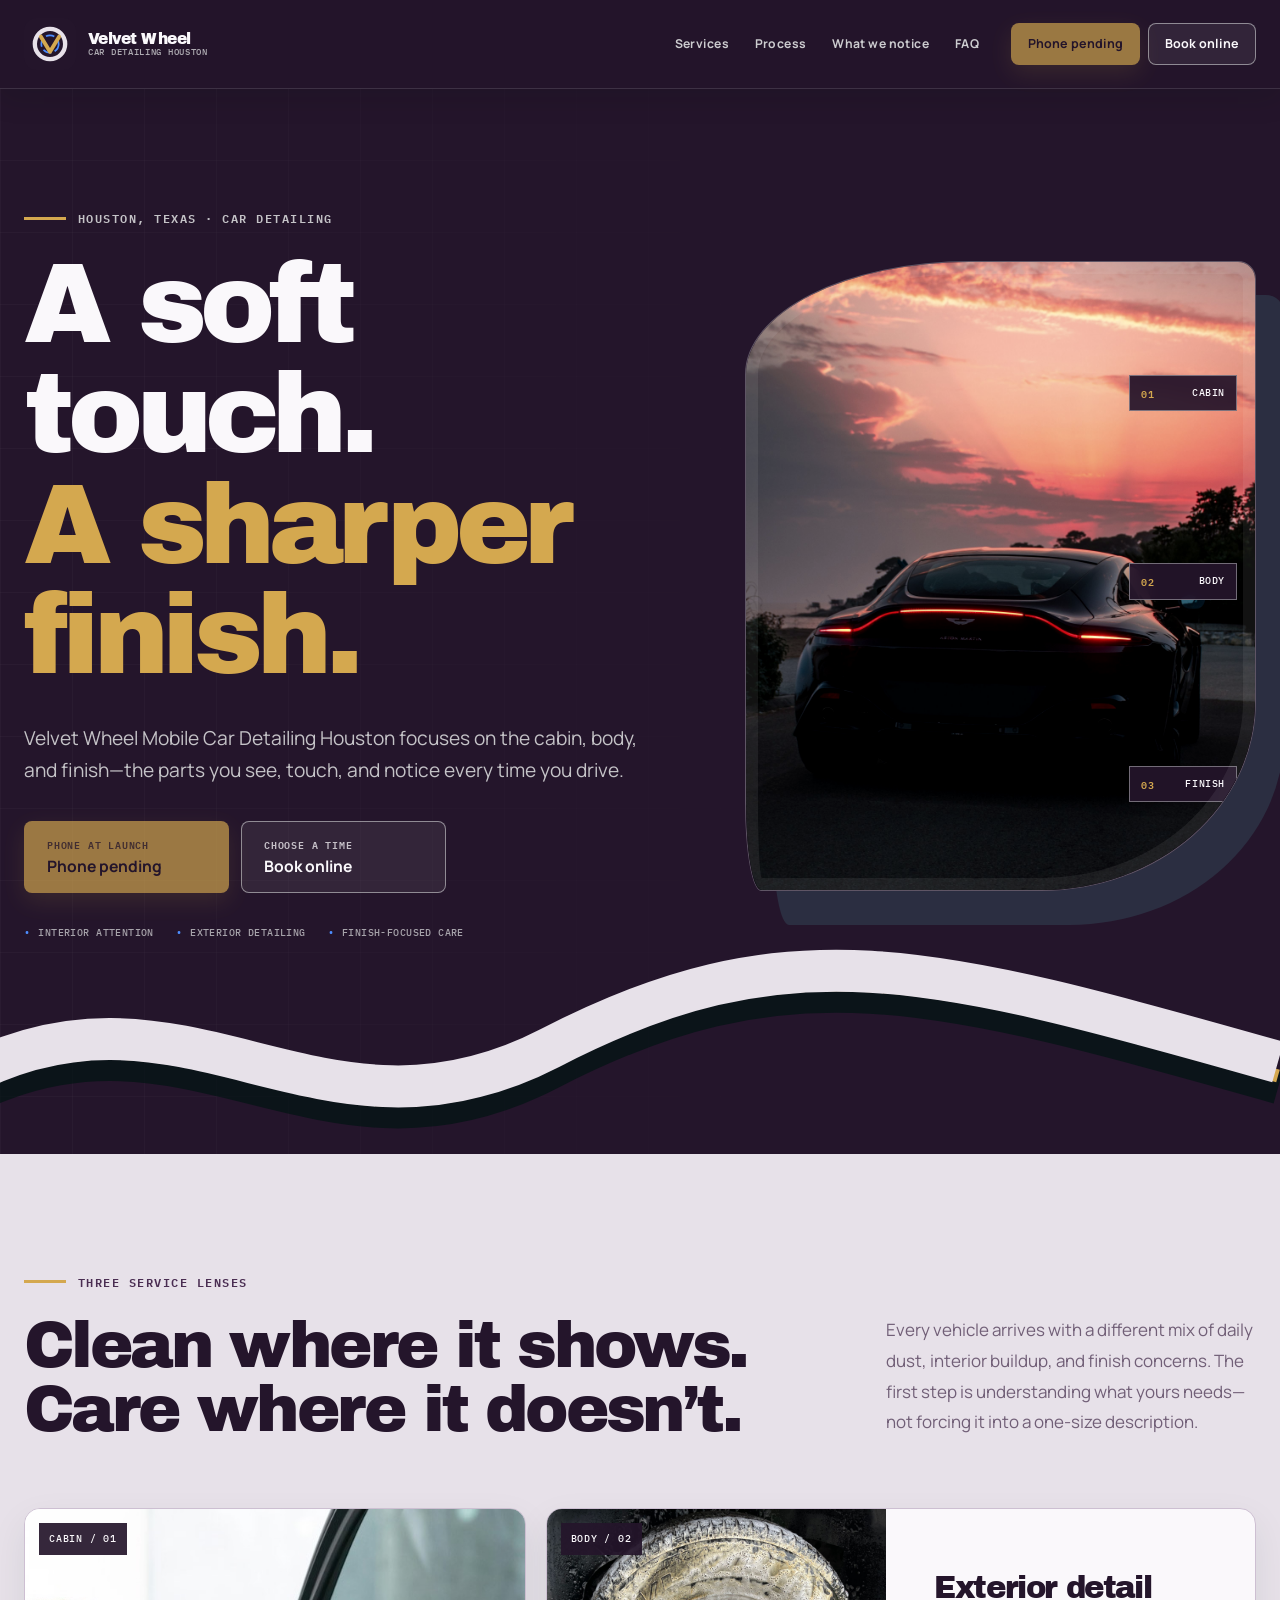
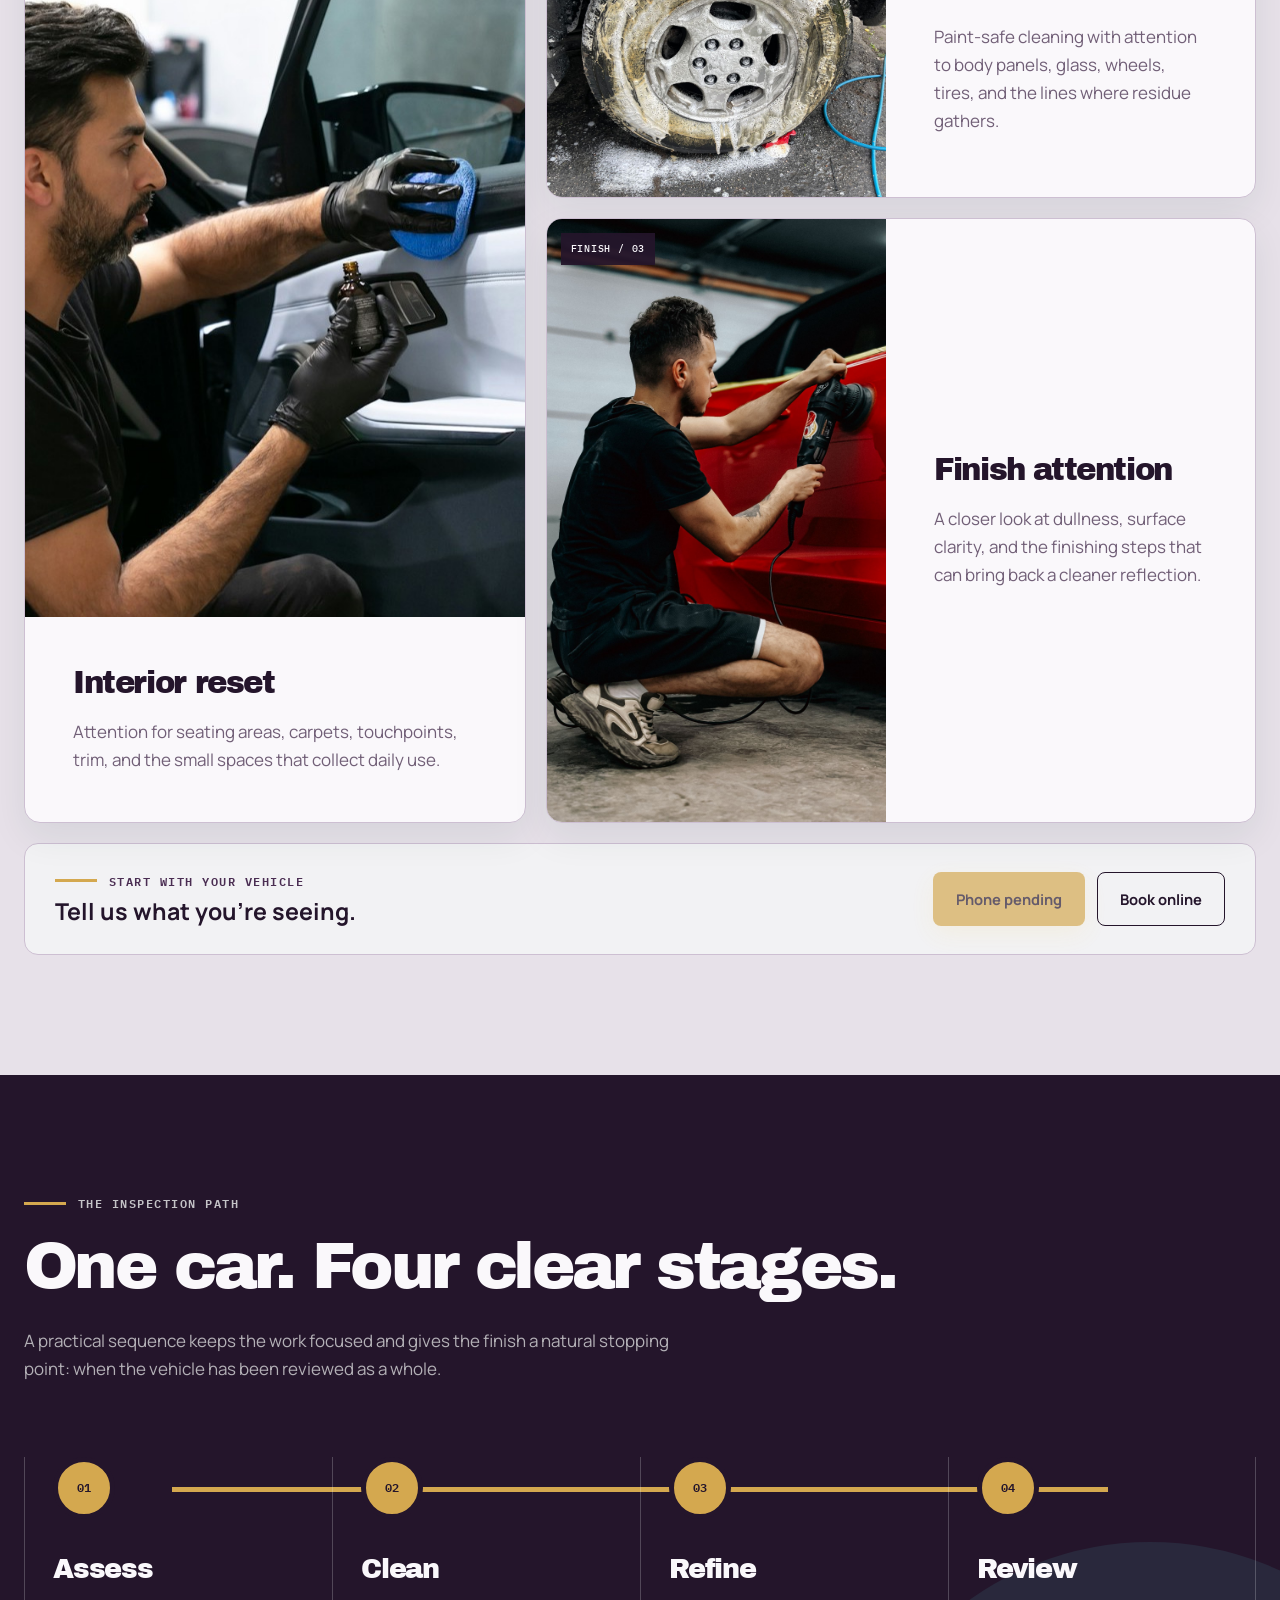
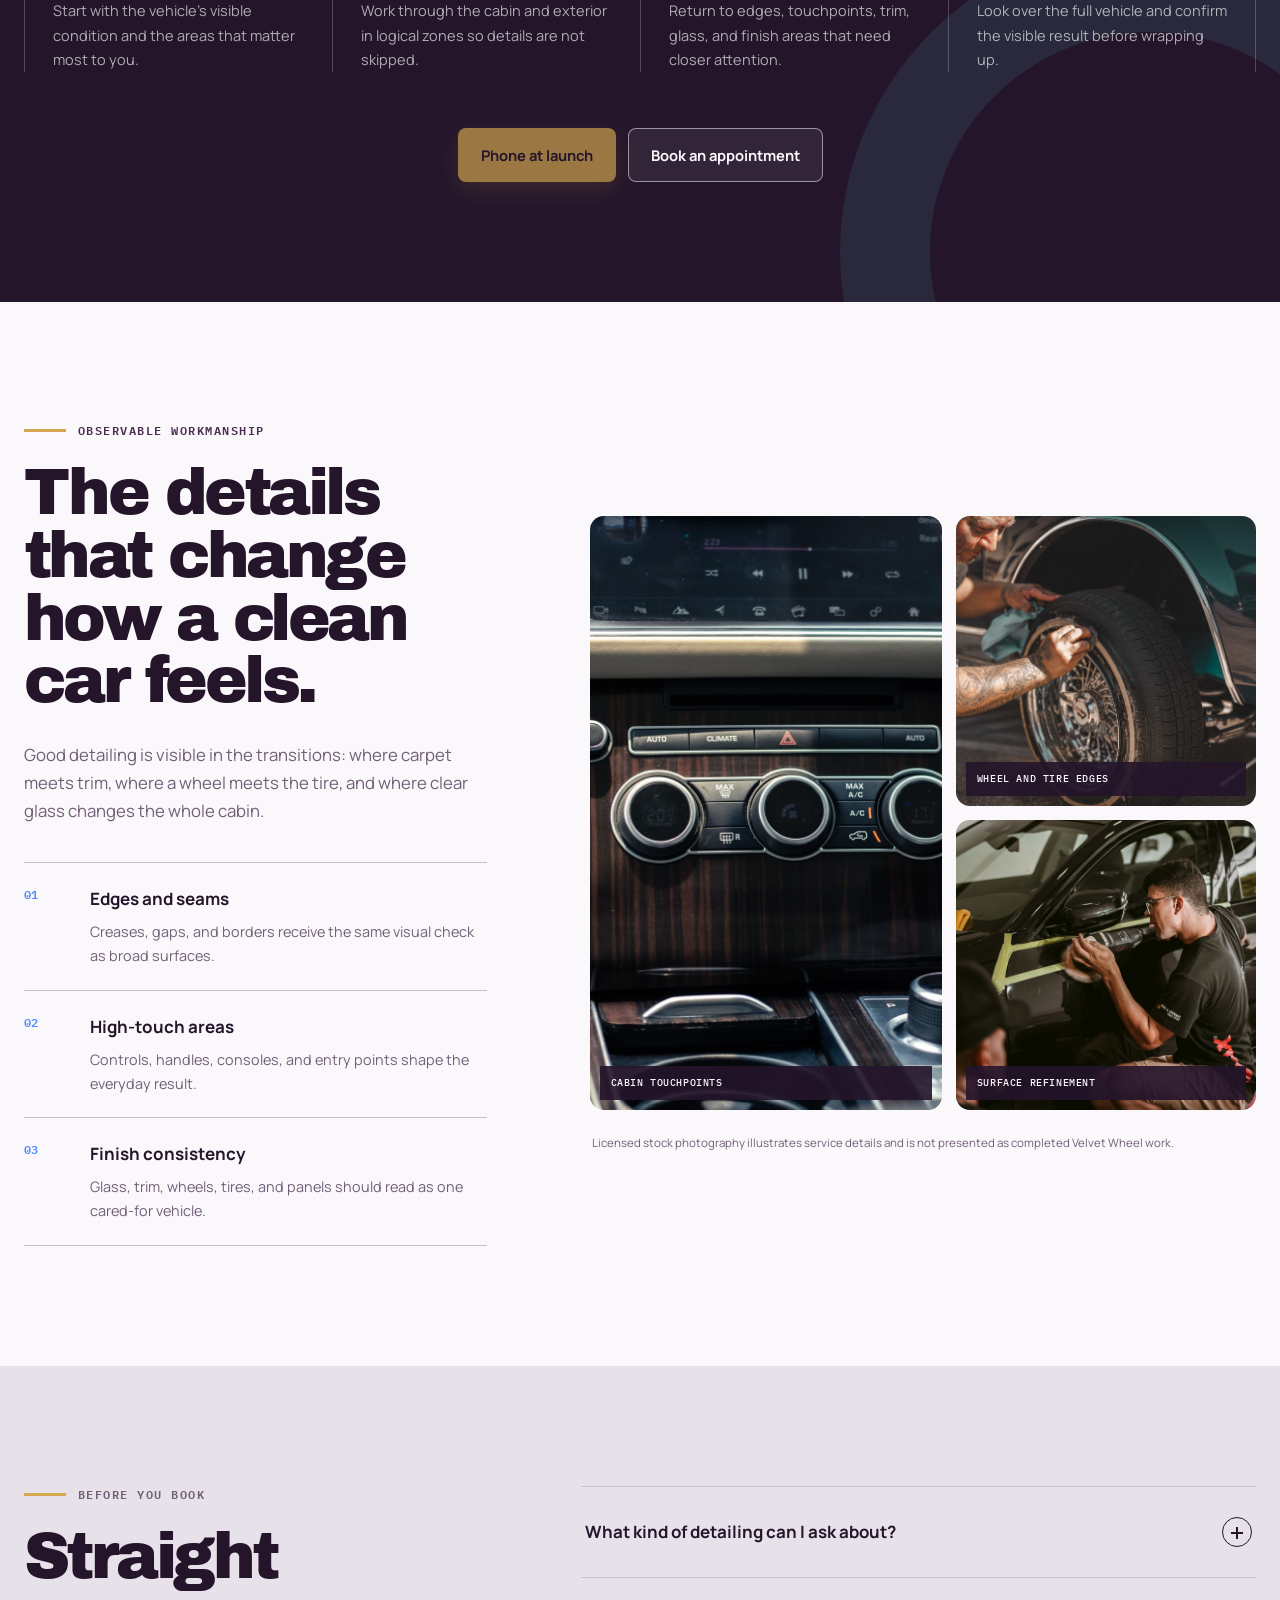
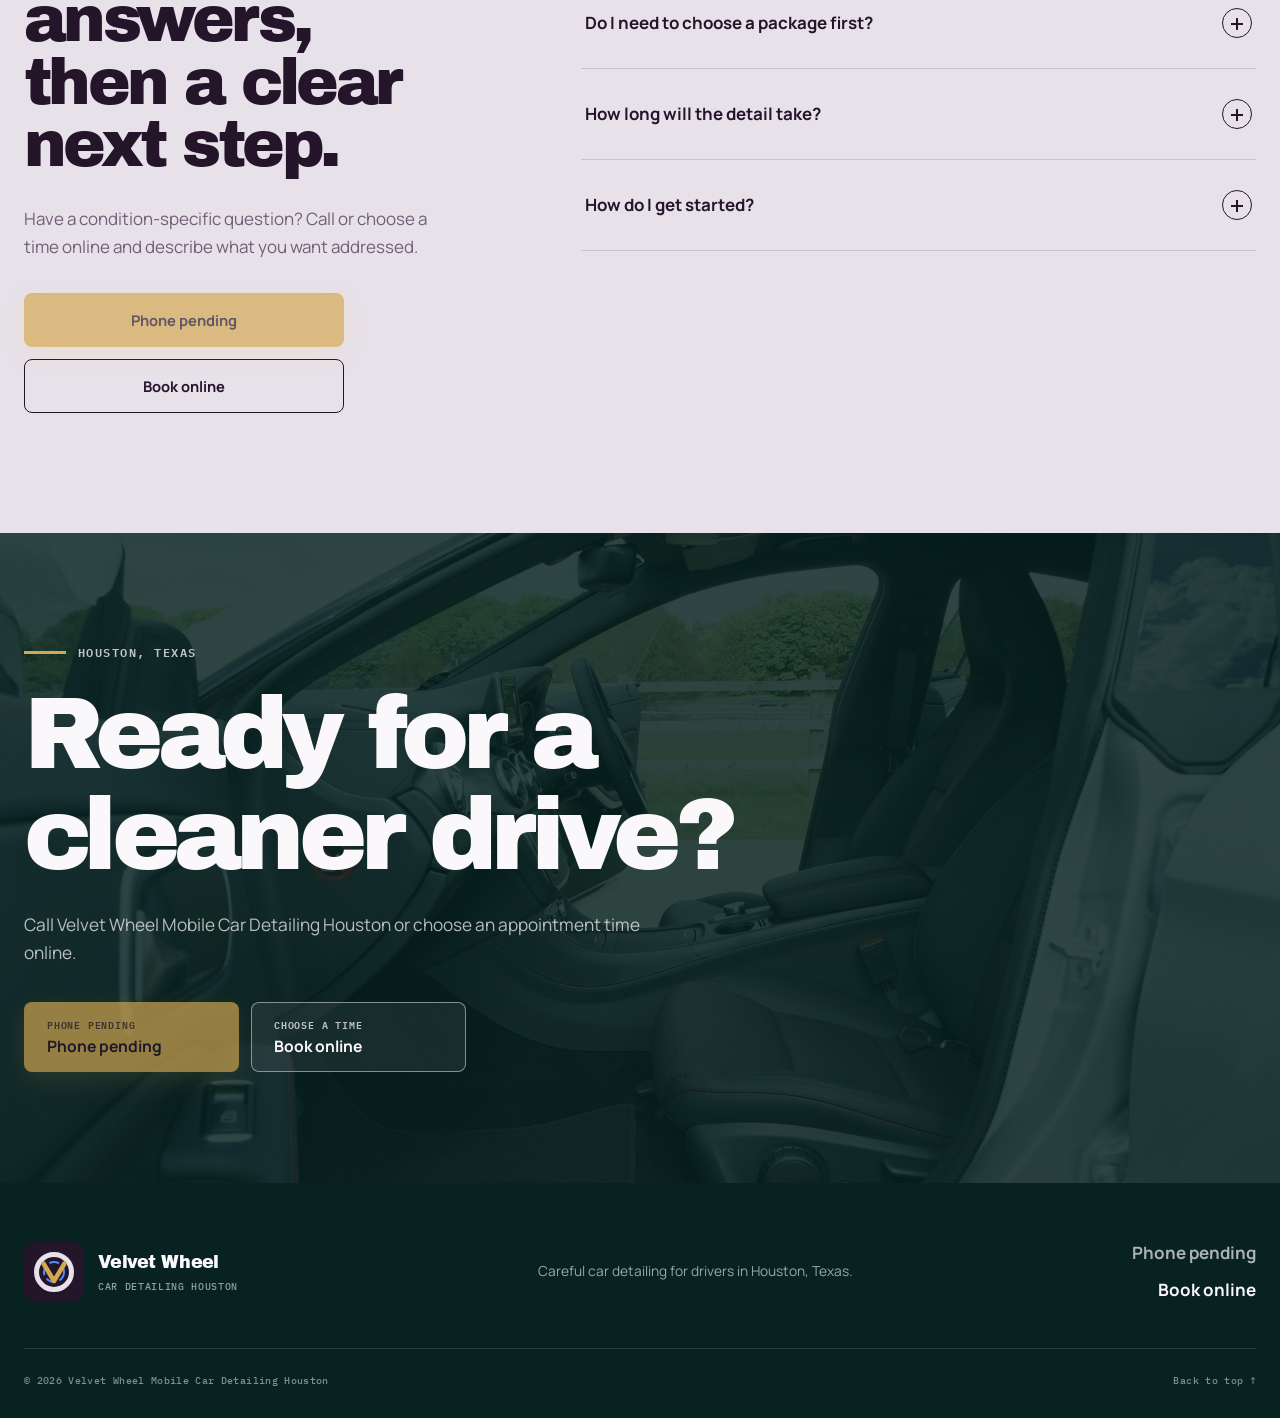
==== index.html @ f680523d "feat: launch Velvet Wheel Mobile Car Detailing Houston website" ====
<!doctype html>
<html lang="en">
  <head>
    <meta charset="utf-8">
    <meta name="viewport" content="width=device-width, initial-scale=1">
    <title>Velvet Wheel Mobile Car Detailing Houston | Call or Book</title>
    <meta name="description" content="Velvet Wheel Mobile Car Detailing Houston offers careful interior, exterior, and finish-focused car detailing in Houston, Texas. Call or book online.">
    <meta name="theme-color" content="#24152b">
    <meta name="robots" content="index,follow,max-image-preview:large">
    <link rel="canonical" href="https://velvetwheel.shop/">
    <link rel="icon" href="assets/favicon.svg" type="image/svg+xml">
    <link rel="preload" href="assets/fonts/archivo-black.ttf" as="font" type="font/ttf" crossorigin>
    <link rel="preload" href="assets/hero-foam-car.jpg" as="image">
    <link rel="stylesheet" href="styles.css">
    <meta property="og:type" content="website">
    <meta property="og:title" content="Velvet Wheel Mobile Car Detailing Houston">
    <meta property="og:description" content="Careful car detailing for the cabin, body, and finish. Call or book online in Houston, Texas.">
    <meta property="og:url" content="https://velvetwheel.shop/">
    <meta property="og:image" content="https://velvetwheel.shop/assets/hero-foam-car.jpg">
    <meta property="og:locale" content="en_US">
    <meta name="twitter:card" content="summary_large_image">
    <script type="application/ld+json">
      {
        "@context": "https://schema.org",
        "@type": "LocalBusiness",
        "name": "Velvet Wheel Mobile Car Detailing Houston",
        "url": "https://velvetwheel.shop/",
        "description": "Careful interior, exterior, and finish-focused car detailing for drivers in Houston, Texas.",
        "areaServed": {
          "@type": "City",
          "name": "Houston, Texas"
        },
        "knowsAbout": [
          "Car detailing",
          "Interior car detailing",
          "Exterior car detailing",
          "Vehicle finish care"
        ]
      }
    </script>
  </head>
  <body>
    <a class="skip-link" href="#main-content">Skip to content</a>

    <header class="site-header" data-header>
      <div class="header-inner shell">
        <a class="brand" href="#top" aria-label="Velvet Wheel home">
          <img src="assets/logo.svg" width="56" height="56" alt="">
          <span class="brand-copy">
            <strong>Velvet Wheel</strong>
            <small>Car Detailing Houston</small>
          </span>
        </a>

        <button class="menu-toggle" type="button" aria-expanded="false" aria-controls="site-nav">
          <span class="menu-toggle-label">Menu</span>
          <span class="menu-icon" aria-hidden="true"><i></i><i></i></span>
        </button>

        <nav class="site-nav" id="site-nav" aria-label="Main navigation">
          <div class="nav-links">
            <a href="#services">Services</a>
            <a href="#process">Process</a>
            <a href="#details">What we notice</a>
            <a href="#questions">FAQ</a>
          </div>
          <div class="nav-actions">
            <a class="button button-call button-small" href="#contact" aria-disabled="true" aria-label="Call Velvet Wheel at Phone pending">Phone pending</a>
            <a class="button button-book button-small" href="https://cal.com/sumitdatta/auto-detail-service">Book online</a>
          </div>
        </nav>
      </div>
    </header>

    <main id="main-content">
      <section class="hero" id="top">
        <div class="hero-grid shell">
          <div class="hero-copy">
            <p class="eyebrow light"><span></span> Houston, Texas · Car detailing</p>
            <h1>A soft touch. <em>A sharper finish.</em></h1>
            <p class="hero-lede">Velvet Wheel Mobile Car Detailing Houston focuses on the cabin, body, and finish—the parts you see, touch, and notice every time you drive.</p>
            <div class="action-pair hero-actions">
              <a class="button button-call" href="#contact" aria-disabled="true">
                <span>Phone at launch</span>
                <strong>Phone pending</strong>
              </a>
              <a class="button button-book" href="https://cal.com/sumitdatta/auto-detail-service">
                <span>Choose a time</span>
                <strong>Book online</strong>
              </a>
            </div>
            <div class="hero-notes" aria-label="Service highlights">
              <span>Interior attention</span>
              <span>Exterior detailing</span>
              <span>Finish-focused care</span>
            </div>
          </div>

          <div class="hero-visual" aria-label="Vehicle finish shown in motion on a Houston road">
            <img src="assets/hero-foam-car.jpg" width="2200" height="3300" alt="A dark vehicle driving along a road at sunset">
            <div class="visual-label label-top"><b>01</b><span>Cabin</span></div>
            <div class="visual-label label-mid"><b>02</b><span>Body</span></div>
            <div class="visual-label label-bottom"><b>03</b><span>Finish</span></div>
          </div>
        </div>

        <svg class="waterline" viewBox="0 0 1600 220" preserveAspectRatio="none" aria-hidden="true">
          <path class="waterline-shadow" d="M-30 152 C260 18 425 238 720 116 S1190 30 1630 130"></path>
          <path class="waterline-sun" d="M-30 140 C260 6 425 226 720 104 S1190 18 1630 118"></path>
          <path class="waterline-glint" d="M-30 126 C260 -8 425 212 720 90 S1190 4 1630 104"></path>
        </svg>
      </section>

      <section class="services section" id="services">
        <div class="shell">
          <div class="section-heading split-heading">
            <div>
              <p class="eyebrow"><span></span> Three service lenses</p>
              <h2>Clean where it shows.<br>Care where it doesn’t.</h2>
            </div>
            <p>Every vehicle arrives with a different mix of daily dust, interior buildup, and finish concerns. The first step is understanding what yours needs—not forcing it into a one-size description.</p>
          </div>

          <div class="service-grid">
            <article class="service-card service-card-tall">
              <div class="service-photo">
                <img src="assets/clean-interior.jpg" width="1800" height="1200" loading="lazy" alt="Clean black vehicle seats and center console">
                <span class="photo-code">CABIN / 01</span>
              </div>
              <div class="service-copy">
                <h3>Interior reset</h3>
                <p>Attention for seating areas, carpets, touchpoints, trim, and the small spaces that collect daily use.</p>
              </div>
            </article>

            <article class="service-card">
              <div class="service-photo">
                <img src="assets/wheel-suds.jpg" width="1800" height="1200" loading="lazy" alt="A wheel being cleaned by hand with soap suds">
                <span class="photo-code">BODY / 02</span>
              </div>
              <div class="service-copy">
                <h3>Exterior detail</h3>
                <p>Paint-safe cleaning with attention to body panels, glass, wheels, tires, and the lines where residue gathers.</p>
              </div>
            </article>

            <article class="service-card service-card-wide">
              <div class="service-photo">
                <img src="assets/polish-closeup.jpg" width="1800" height="1200" loading="lazy" alt="A polishing machine moving across a dark vehicle panel">
                <span class="photo-code">FINISH / 03</span>
              </div>
              <div class="service-copy">
                <h3>Finish attention</h3>
                <p>A closer look at dullness, surface clarity, and the finishing steps that can bring back a cleaner reflection.</p>
              </div>
            </article>
          </div>

          <div class="service-contact contact-strip">
            <div>
              <p class="eyebrow"><span></span> Start with your vehicle</p>
              <h3>Tell us what you’re seeing.</h3>
            </div>
            <div class="action-pair compact-actions">
              <a class="button button-call" href="#contact" aria-disabled="true">Phone pending</a>
              <a class="button button-book dark-book" href="https://cal.com/sumitdatta/auto-detail-service">Book online</a>
            </div>
          </div>
        </div>
      </section>

      <section class="process section" id="process">
        <div class="shell">
          <div class="process-intro">
            <p class="eyebrow light"><span></span> The inspection path</p>
            <h2>One car. Four clear stages.</h2>
            <p>A practical sequence keeps the work focused and gives the finish a natural stopping point: when the vehicle has been reviewed as a whole.</p>
          </div>

          <ol class="process-track">
            <li>
              <span class="step-number">01</span>
              <div><h3>Assess</h3><p>Start with the vehicle’s visible condition and the areas that matter most to you.</p></div>
            </li>
            <li>
              <span class="step-number">02</span>
              <div><h3>Clean</h3><p>Work through the cabin and exterior in logical zones so details are not skipped.</p></div>
            </li>
            <li>
              <span class="step-number">03</span>
              <div><h3>Refine</h3><p>Return to edges, touchpoints, trim, glass, and finish areas that need closer attention.</p></div>
            </li>
            <li>
              <span class="step-number">04</span>
              <div><h3>Review</h3><p>Look over the full vehicle and confirm the visible result before wrapping up.</p></div>
            </li>
          </ol>

          <div class="process-actions action-pair">
            <a class="button button-call" href="#contact" aria-disabled="true">Phone at launch</a>
            <a class="button button-book button-book-light" href="https://cal.com/sumitdatta/auto-detail-service">Book an appointment</a>
          </div>
        </div>
      </section>

      <section class="details section" id="details">
        <div class="shell details-grid">
          <div class="details-copy">
            <p class="eyebrow"><span></span> Observable workmanship</p>
            <h2>The details that change how a clean car feels.</h2>
            <p class="details-lede">Good detailing is visible in the transitions: where carpet meets trim, where a wheel meets the tire, and where clear glass changes the whole cabin.</p>
            <ul class="inspection-list">
              <li><span>01</span><div><strong>Edges and seams</strong><p>Creases, gaps, and borders receive the same visual check as broad surfaces.</p></div></li>
              <li><span>02</span><div><strong>High-touch areas</strong><p>Controls, handles, consoles, and entry points shape the everyday result.</p></div></li>
              <li><span>03</span><div><strong>Finish consistency</strong><p>Glass, trim, wheels, tires, and panels should read as one cared-for vehicle.</p></div></li>
            </ul>
          </div>

          <div class="detail-gallery" aria-label="Car detailing service illustrations">
            <figure class="gallery-main">
              <img src="assets/dashboard-detail.jpg" width="1800" height="1200" loading="lazy" alt="Close view of a vehicle dashboard and steering wheel">
              <figcaption>Cabin touchpoints</figcaption>
            </figure>
            <figure>
              <img src="assets/wheel-detail.jpg" width="1800" height="1200" loading="lazy" alt="A vehicle wheel being cleaned with detailing tools">
              <figcaption>Wheel and tire edges</figcaption>
            </figure>
            <figure>
              <img src="assets/polishing-work.jpg" width="1800" height="1200" loading="lazy" alt="A detailer polishing the side panel of a vehicle">
              <figcaption>Surface refinement</figcaption>
            </figure>
            <p class="stock-note">Licensed stock photography illustrates service details and is not presented as completed Velvet Wheel work.</p>
          </div>
        </div>
      </section>

      <section class="questions section" id="questions">
        <div class="shell questions-grid">
          <div class="questions-intro">
            <p class="eyebrow"><span></span> Before you book</p>
            <h2>Straight answers, then a clear next step.</h2>
            <p>Have a condition-specific question? Call or choose a time online and describe what you want addressed.</p>
            <div class="action-pair stacked-actions">
              <a class="button button-call" href="#contact" aria-disabled="true">Phone pending</a>
              <a class="button button-book dark-book" href="https://cal.com/sumitdatta/auto-detail-service">Book online</a>
            </div>
          </div>

          <div class="faq-list">
            <details>
              <summary>What kind of detailing can I ask about?<span aria-hidden="true"></span></summary>
              <p>Ask about interior cleaning, exterior detailing, wheel and tire attention, or finish-focused care. Vehicle condition varies, so confirm the right scope when you call or book.</p>
            </details>
            <details>
              <summary>Do I need to choose a package first?<span aria-hidden="true"></span></summary>
              <p>No. Start with what you notice about the vehicle and what you want improved. The appropriate service scope can be discussed from there.</p>
            </details>
            <details>
              <summary>How long will the detail take?<span aria-hidden="true"></span></summary>
              <p>Timing depends on vehicle size, condition, and the agreed scope. Ask about timing for your specific vehicle when you call or book online.</p>
            </details>
            <details>
              <summary>How do I get started?<span aria-hidden="true"></span></summary>
              <p>Call Velvet Wheel at Phone pending or use the online appointment link. Both paths let you start with your vehicle and what it needs.</p>
            </details>
          </div>
        </div>
      </section>

      <section class="final-cta" id="contact">
        <div class="final-photo" aria-hidden="true">
          <img src="assets/interior-finish.jpg" width="1800" height="1196" loading="lazy" alt="">
        </div>
        <div class="shell final-inner">
          <p class="eyebrow light"><span></span> Houston, Texas</p>
          <h2>Ready for a cleaner drive?</h2>
          <p>Call Velvet Wheel Mobile Car Detailing Houston or choose an appointment time online.</p>
          <div class="action-pair final-actions">
            <a class="button button-call" href="#contact" aria-disabled="true"><span>Phone pending</span><strong>Phone pending</strong></a>
            <a class="button button-book" href="https://cal.com/sumitdatta/auto-detail-service"><span>Choose a time</span><strong>Book online</strong></a>
          </div>
        </div>
      </section>
    </main>

    <footer class="site-footer">
      <div class="shell footer-grid">
        <div class="footer-brand">
          <img src="assets/logo.svg" width="64" height="64" alt="">
          <div><strong>Velvet Wheel</strong><span>Car Detailing Houston</span></div>
        </div>
        <p>Careful car detailing for drivers in Houston, Texas.</p>
        <div class="footer-actions">
          <a href="#contact" aria-disabled="true">Phone pending</a>
          <a href="https://cal.com/sumitdatta/auto-detail-service">Book online</a>
        </div>
      </div>
      <div class="shell footer-bottom">
        <span>© <span data-year>2026</span> Velvet Wheel Mobile Car Detailing Houston</span>
        <a href="#top">Back to top ↑</a>
      </div>
    </footer>

    <div class="mobile-sticky" aria-label="Contact options">
      <a class="sticky-call" href="#contact" aria-disabled="true"><span>Call</span><strong>Phone pending</strong></a>
      <a class="sticky-book" href="https://cal.com/sumitdatta/auto-detail-service"><span>Book</span><strong>Online</strong></a>
    </div>

    <script src="script.js" defer></script>
  </body>
</html>
---- styles.css ----
@font-face {
  font-family: "Archivo Black";
  src: url("assets/fonts/archivo-black.ttf") format("truetype");
  font-style: normal;
  font-weight: 400;
  font-display: swap;
}

/* Velvet Wheel identity layer */
:root {
  --bayou: #24152b;
  --bayou-bright: #4a2d52;
  --ink: #24152b;
  --rain: #e7e1e9;
  --chrome: #faf8fb;
  --sun: #d4a84f;
  --sun-dark: #9b7425;
  --reflection: #4d8dff;
  --muted: #715f77;
  --line: #cdbfd2;
}

a[aria-disabled="true"] {
  pointer-events: none;
  cursor: not-allowed;
  opacity: 0.68;
}

@font-face {
  font-family: "Manrope";
  src: url("assets/fonts/manrope-400.ttf") format("truetype");
  font-style: normal;
  font-weight: 400;
  font-display: swap;
}

@font-face {
  font-family: "Manrope";
  src: url("assets/fonts/manrope-500.ttf") format("truetype");
  font-style: normal;
  font-weight: 500;
  font-display: swap;
}

@font-face {
  font-family: "Manrope";
  src: url("assets/fonts/manrope-600.ttf") format("truetype");
  font-style: normal;
  font-weight: 600;
  font-display: swap;
}

@font-face {
  font-family: "Manrope";
  src: url("assets/fonts/manrope-700.ttf") format("truetype");
  font-style: normal;
  font-weight: 700;
  font-display: swap;
}

@font-face {
  font-family: "IBM Plex Mono";
  src: url("assets/fonts/ibm-plex-mono-500.ttf") format("truetype");
  font-style: normal;
  font-weight: 500;
  font-display: swap;
}

@font-face {
  font-family: "IBM Plex Mono";
  src: url("assets/fonts/ibm-plex-mono-600.ttf") format("truetype");
  font-style: normal;
  font-weight: 600;
  font-display: swap;
}

:root {
  --bayou: #24152b;
  --bayou-bright: #4a2d52;
  --ink: #24152b;
  --rain: #e7e1e9;
  --chrome: #faf8fb;
  --sun: #d4a84f;
  --sun-dark: #9b7425;
  --reflection: #4d8dff;
  --muted: #715f77;
  --line: #cdbfd2;
  --white-line: rgba(247, 250, 249, 0.22);
  --shadow: 0 20px 55px rgba(36, 21, 43, 0.13);
  --shell: min(1240px, calc(100vw - 48px));
  --header-height: 88px;
}

*,
*::before,
*::after {
  box-sizing: border-box;
}

html {
  scroll-behavior: smooth;
  scroll-padding-top: calc(var(--header-height) + 24px);
}

body {
  margin: 0;
  background: var(--rain);
  color: var(--ink);
  font-family: "Manrope", Arial, sans-serif;
  font-size: 17px;
  line-height: 1.65;
  text-rendering: optimizeLegibility;
  -webkit-font-smoothing: antialiased;
}

body.menu-open {
  overflow: hidden;
}

img,
svg {
  display: block;
  max-width: 100%;
}

a {
  color: inherit;
  text-decoration: none;
}

button,
a {
  -webkit-tap-highlight-color: transparent;
}

:focus-visible {
  outline: 3px solid var(--sun);
  outline-offset: 4px;
}

h1,
h2,
h3,
p {
  margin-top: 0;
}

h1,
h2 {
  font-family: "Archivo Black", "Arial Black", sans-serif;
  font-weight: 400;
  letter-spacing: -0.055em;
  line-height: 0.98;
}

h2 {
  font-size: clamp(2.65rem, 5.1vw, 5.2rem);
}

h3 {
  font-size: 1.35rem;
  line-height: 1.2;
}

.shell {
  width: var(--shell);
  margin-inline: auto;
}

.section {
  padding: 120px 0;
}

.skip-link {
  position: fixed;
  z-index: 1000;
  top: 12px;
  left: 12px;
  padding: 12px 16px;
  background: var(--sun);
  color: var(--ink);
  font-weight: 800;
  transform: translateY(-160%);
  transition: transform 160ms ease;
}

.skip-link:focus {
  transform: translateY(0);
}

.eyebrow {
  display: flex;
  align-items: center;
  gap: 12px;
  margin-bottom: 24px;
  color: var(--bayou-bright);
  font-family: "IBM Plex Mono", monospace;
  font-size: 0.72rem;
  font-weight: 600;
  letter-spacing: 0.13em;
  line-height: 1.4;
  text-transform: uppercase;
}

.eyebrow > span {
  width: 42px;
  height: 3px;
  background: var(--sun);
}

.eyebrow.light {
  color: rgba(247, 250, 249, 0.76);
}

.button {
  min-height: 54px;
  display: inline-flex;
  align-items: center;
  justify-content: center;
  gap: 8px;
  padding: 15px 22px;
  border: 1px solid transparent;
  border-radius: 8px;
  font-size: 0.92rem;
  font-weight: 750;
  line-height: 1.1;
  text-align: center;
  transition: transform 160ms ease, background-color 160ms ease, border-color 160ms ease;
}

.button:hover {
  transform: translateY(-2px);
}

.button-call {
  background: var(--sun);
  color: var(--ink);
  box-shadow: 0 8px 24px rgba(242, 200, 75, 0.16);
}

.button-call:hover {
  background: #ffdb61;
}

.button-book {
  border-color: rgba(247, 250, 249, 0.48);
  background: rgba(247, 250, 249, 0.07);
  color: var(--chrome);
}

.button-book:hover {
  border-color: var(--chrome);
  background: rgba(247, 250, 249, 0.13);
}

.dark-book {
  border-color: var(--bayou);
  background: transparent;
  color: var(--bayou);
}

.dark-book:hover {
  background: var(--bayou);
  color: var(--chrome);
}

.button-book-light {
  border-color: rgba(247, 250, 249, 0.52);
}

.button-small {
  min-height: 42px;
  padding: 11px 16px;
  font-size: 0.78rem;
}

.action-pair {
  display: flex;
  flex-wrap: wrap;
  gap: 12px;
}

/* Header */
.site-header {
  position: fixed;
  z-index: 100;
  inset: 0 0 auto;
  min-height: var(--header-height);
  background: rgba(36, 21, 43, 0.97);
  color: var(--chrome);
  border-bottom: 1px solid rgba(247, 250, 249, 0.12);
  box-shadow: 0 8px 28px rgba(2, 18, 17, 0.14);
  backdrop-filter: blur(16px);
  -webkit-backdrop-filter: blur(16px);
}

.header-inner {
  min-height: var(--header-height);
  display: flex;
  align-items: center;
  justify-content: space-between;
  gap: 28px;
}

.brand {
  flex: 0 0 auto;
  display: flex;
  align-items: center;
  gap: 12px;
}

.brand img {
  width: 52px;
  height: 52px;
}

.brand-copy {
  display: grid;
  gap: 2px;
  line-height: 1;
}

.brand-copy strong {
  font-family: "Archivo Black", "Arial Black", sans-serif;
  font-size: 0.97rem;
  font-weight: 400;
  letter-spacing: -0.035em;
}

.brand-copy small {
  color: rgba(247, 250, 249, 0.66);
  font-family: "IBM Plex Mono", monospace;
  font-size: 0.55rem;
  letter-spacing: 0.08em;
  text-transform: uppercase;
}

.site-nav {
  flex: 1;
  display: flex;
  align-items: center;
  justify-content: flex-end;
  gap: 32px;
}

.nav-links,
.nav-actions {
  display: flex;
  align-items: center;
}

.nav-links {
  gap: clamp(14px, 2vw, 28px);
}

.nav-links a {
  color: rgba(247, 250, 249, 0.8);
  font-size: 0.76rem;
  font-weight: 700;
  letter-spacing: 0.035em;
}

.nav-links a:hover {
  color: var(--sun);
}

.nav-actions {
  gap: 8px;
}

.site-nav .button-call {
  color: var(--ink);
}

.site-nav .button-book {
  color: var(--chrome);
}

.menu-toggle {
  display: none;
  min-width: 76px;
  min-height: 42px;
  align-items: center;
  justify-content: center;
  gap: 10px;
  border: 1px solid rgba(247, 250, 249, 0.34);
  border-radius: 7px;
  background: var(--bayou-bright);
  color: var(--chrome);
  font-family: "IBM Plex Mono", monospace;
  font-size: 0.65rem;
  letter-spacing: 0.07em;
  text-transform: uppercase;
}

.menu-icon {
  display: grid;
  width: 18px;
  gap: 5px;
}

.menu-icon i {
  width: 18px;
  height: 2px;
  display: block;
  background: currentColor;
  transition: transform 160ms ease;
}

.menu-toggle[aria-expanded="true"] .menu-icon i:first-child {
  transform: translateY(3.5px) rotate(45deg);
}

.menu-toggle[aria-expanded="true"] .menu-icon i:last-child {
  transform: translateY(-3.5px) rotate(-45deg);
}

/* Hero */
.hero {
  position: relative;
  min-height: 850px;
  overflow: hidden;
  padding: calc(var(--header-height) + 74px) 0 164px;
  background: var(--bayou);
  color: var(--chrome);
}

.hero::before {
  content: "";
  position: absolute;
  inset: var(--header-height) 0 0;
  opacity: 0.16;
  background-image: linear-gradient(rgba(247, 250, 249, 0.18) 1px, transparent 1px), linear-gradient(90deg, rgba(247, 250, 249, 0.18) 1px, transparent 1px);
  background-size: 72px 72px;
  mask-image: linear-gradient(to right, black, transparent 62%);
  pointer-events: none;
}

.hero-grid {
  position: relative;
  z-index: 2;
  display: grid;
  grid-template-columns: minmax(0, 0.94fr) minmax(410px, 0.76fr);
  align-items: center;
  gap: clamp(50px, 7vw, 110px);
}

.hero-copy {
  padding: 48px 0;
}

.hero h1 {
  max-width: 820px;
  margin-bottom: 30px;
  font-size: clamp(4.5rem, 8.8vw, 8.4rem);
}

.hero h1 em {
  display: block;
  color: var(--sun);
  font-style: normal;
}

.hero-lede {
  max-width: 650px;
  margin-bottom: 34px;
  color: rgba(247, 250, 249, 0.76);
  font-size: clamp(1.05rem, 1.5vw, 1.25rem);
  line-height: 1.7;
}

.hero-actions .button {
  min-width: 205px;
  min-height: 72px;
  flex-direction: column;
  align-items: flex-start;
  padding: 16px 22px;
}

.hero-actions .button span,
.final-actions .button span {
  font-family: "IBM Plex Mono", monospace;
  font-size: 0.62rem;
  font-weight: 600;
  letter-spacing: 0.08em;
  opacity: 0.74;
  text-transform: uppercase;
}

.hero-actions .button strong,
.final-actions .button strong {
  font-size: 0.98rem;
}

.hero-notes {
  display: flex;
  flex-wrap: wrap;
  gap: 8px 22px;
  margin-top: 32px;
  color: rgba(247, 250, 249, 0.62);
  font-family: "IBM Plex Mono", monospace;
  font-size: 0.64rem;
  letter-spacing: 0.04em;
  text-transform: uppercase;
}

.hero-notes span::before {
  content: "•";
  margin-right: 8px;
  color: var(--reflection);
}

.hero-visual {
  position: relative;
  height: min(670px, 70vh);
  min-height: 570px;
  overflow: hidden;
  border: 1px solid rgba(247, 250, 249, 0.28);
  border-radius: 44% 18px 42% 16px / 18% 18px 30% 14%;
  box-shadow: 28px 34px 0 rgba(76, 153, 160, 0.19);
}

.hero-visual::after {
  content: "";
  position: absolute;
  inset: 0;
  border: 12px solid rgba(247, 250, 249, 0.07);
  border-radius: inherit;
  pointer-events: none;
}

.hero-visual img {
  width: 100%;
  height: 100%;
  object-fit: cover;
  object-position: 51% 48%;
  filter: saturate(0.78) contrast(1.04);
}

.visual-label {
  position: absolute;
  right: 18px;
  min-width: 108px;
  display: flex;
  align-items: center;
  justify-content: space-between;
  gap: 12px;
  padding: 9px 11px;
  border: 1px solid rgba(247, 250, 249, 0.38);
  background: rgba(36, 21, 43, 0.92);
  color: var(--chrome);
  font-family: "IBM Plex Mono", monospace;
  font-size: 0.62rem;
  letter-spacing: 0.06em;
  text-transform: uppercase;
  backdrop-filter: blur(8px);
}

.visual-label b {
  color: var(--sun);
}

.label-top { top: 18%; }
.label-mid { top: 48%; }
.label-bottom { bottom: 14%; }

.waterline {
  position: absolute;
  z-index: 3;
  right: -2%;
  bottom: -24px;
  left: -2%;
  width: 104%;
  height: 220px;
  overflow: visible;
}

.waterline path {
  fill: none;
  vector-effect: non-scaling-stroke;
}

.waterline-shadow {
  stroke: rgba(2, 20, 19, 0.7);
  stroke-width: 32;
}

.waterline-sun {
  stroke: var(--sun);
  stroke-width: 13;
}

.waterline-glint {
  stroke: var(--rain);
  stroke-width: 42;
}

/* Services */
.services {
  background: var(--rain);
}

.split-heading {
  display: grid;
  grid-template-columns: 1.5fr 0.7fr;
  align-items: end;
  gap: 70px;
  margin-bottom: 66px;
}

.section-heading h2 {
  margin-bottom: 0;
}

.split-heading > p {
  margin-bottom: 4px;
  color: var(--muted);
  line-height: 1.8;
}

.service-grid {
  display: grid;
  grid-template-columns: repeat(12, 1fr);
  grid-template-rows: repeat(2, minmax(290px, auto));
  gap: 20px;
}

.service-card {
  grid-column: 6 / 13;
  display: grid;
  grid-template-columns: minmax(240px, 0.92fr) 1fr;
  min-height: 290px;
  overflow: hidden;
  background: var(--chrome);
  border: 1px solid var(--line);
  border-radius: 16px;
  box-shadow: 0 14px 36px rgba(14, 58, 55, 0.08);
}

.service-card-tall {
  grid-column: 1 / 6;
  grid-row: 1 / 3;
  display: flex;
  flex-direction: column;
}

.service-card-wide {
  grid-row: 2;
}

.service-photo {
  position: relative;
  min-height: 270px;
  overflow: hidden;
}

.service-card-tall .service-photo {
  flex: 1;
  min-height: 500px;
}

.service-photo img {
  width: 100%;
  height: 100%;
  object-fit: cover;
  transition: transform 500ms cubic-bezier(0.22, 1, 0.36, 1);
}

.service-card:hover .service-photo img {
  transform: scale(1.025);
}

.photo-code {
  position: absolute;
  top: 14px;
  left: 14px;
  padding: 8px 10px;
  background: rgba(36, 21, 43, 0.92);
  color: var(--chrome);
  font-family: "IBM Plex Mono", monospace;
  font-size: 0.6rem;
  letter-spacing: 0.08em;
}

.service-copy {
  align-self: center;
  padding: clamp(28px, 4vw, 48px);
}

.service-copy h3 {
  margin-bottom: 16px;
  font-family: "Archivo Black", "Arial Black", sans-serif;
  font-size: clamp(1.6rem, 2.4vw, 2.4rem);
  font-weight: 400;
  letter-spacing: -0.045em;
}

.service-copy p {
  margin-bottom: 0;
  color: var(--muted);
}

.contact-strip {
  margin-top: 20px;
  padding: 28px 30px;
  display: flex;
  align-items: center;
  justify-content: space-between;
  gap: 32px;
  border: 1px solid var(--line);
  border-radius: 14px;
  background: rgba(247, 250, 249, 0.72);
}

.contact-strip .eyebrow {
  margin-bottom: 9px;
}

.contact-strip h3 {
  margin-bottom: 0;
  font-size: 1.45rem;
}

.compact-actions {
  flex: 0 0 auto;
}

/* Process */
.process {
  position: relative;
  overflow: hidden;
  background: var(--bayou);
  color: var(--chrome);
}

.process::after {
  content: "";
  position: absolute;
  right: -180px;
  bottom: -260px;
  width: 620px;
  height: 620px;
  border: 90px solid rgba(76, 153, 160, 0.14);
  border-radius: 50%;
}

.process .shell {
  position: relative;
  z-index: 1;
}

.process-intro {
  max-width: 880px;
  margin-bottom: 74px;
}

.process-intro h2 {
  margin-bottom: 28px;
}

.process-intro > p:last-child {
  max-width: 690px;
  color: rgba(247, 250, 249, 0.68);
}

.process-track {
  position: relative;
  display: grid;
  grid-template-columns: repeat(4, 1fr);
  gap: 0;
  margin: 0;
  padding: 0;
  list-style: none;
}

.process-track::before {
  content: "";
  position: absolute;
  top: 30px;
  right: 12%;
  left: 12%;
  height: 5px;
  background: var(--sun);
}

.process-track li {
  position: relative;
  padding: 0 28px;
  border-left: 1px solid var(--white-line);
}

.process-track li:last-child {
  border-right: 1px solid var(--white-line);
}

.step-number {
  position: relative;
  z-index: 2;
  width: 62px;
  height: 62px;
  display: grid;
  place-items: center;
  margin-bottom: 34px;
  border: 5px solid var(--bayou);
  border-radius: 50%;
  background: var(--sun);
  color: var(--ink);
  font-family: "IBM Plex Mono", monospace;
  font-size: 0.75rem;
  font-weight: 700;
}

.process-track h3 {
  margin-bottom: 12px;
  font-family: "Archivo Black", "Arial Black", sans-serif;
  font-size: 1.7rem;
  font-weight: 400;
  letter-spacing: -0.045em;
}

.process-track p {
  margin-bottom: 0;
  color: rgba(247, 250, 249, 0.66);
  font-size: 0.91rem;
  line-height: 1.7;
}

.process-actions {
  margin-top: 56px;
  justify-content: center;
}

/* Details */
.details {
  background: var(--chrome);
}

.details-grid {
  display: grid;
  grid-template-columns: 0.82fr 1.18fr;
  align-items: center;
  gap: clamp(54px, 8vw, 110px);
}

.details-copy h2 {
  margin-bottom: 28px;
  font-size: clamp(2.9rem, 5vw, 5.4rem);
}

.details-lede {
  margin-bottom: 38px;
  color: var(--muted);
  font-size: 1.05rem;
}

.inspection-list {
  margin: 0;
  padding: 0;
  border-top: 1px solid var(--line);
  list-style: none;
}

.inspection-list li {
  display: grid;
  grid-template-columns: 48px 1fr;
  gap: 18px;
  padding: 22px 0;
  border-bottom: 1px solid var(--line);
}

.inspection-list > li > span {
  color: var(--reflection);
  font-family: "IBM Plex Mono", monospace;
  font-size: 0.72rem;
  font-weight: 700;
}

.inspection-list strong {
  display: block;
  margin-bottom: 7px;
}

.inspection-list p {
  margin: 0;
  color: var(--muted);
  font-size: 0.9rem;
}

.detail-gallery {
  display: grid;
  grid-template-columns: 1.08fr 0.92fr;
  grid-template-rows: 290px 290px auto;
  gap: 14px;
}

.detail-gallery figure {
  position: relative;
  margin: 0;
  overflow: hidden;
  border-radius: 14px;
  background: var(--bayou);
}

.detail-gallery .gallery-main {
  grid-row: 1 / 3;
}

.detail-gallery img {
  width: 100%;
  height: 100%;
  object-fit: cover;
}

.detail-gallery figcaption {
  position: absolute;
  right: 10px;
  bottom: 10px;
  left: 10px;
  padding: 9px 11px;
  background: rgba(36, 21, 43, 0.9);
  color: var(--chrome);
  font-family: "IBM Plex Mono", monospace;
  font-size: 0.62rem;
  letter-spacing: 0.06em;
  text-transform: uppercase;
}

.stock-note {
  grid-column: 1 / -1;
  margin: 0;
  padding: 10px 2px 0;
  color: var(--muted);
  font-size: 0.72rem;
  line-height: 1.55;
}

/* FAQ */
.questions {
  background: var(--rain);
}

.questions-grid {
  display: grid;
  grid-template-columns: 0.7fr 1.1fr;
  gap: clamp(60px, 10vw, 150px);
}

.questions-intro h2 {
  margin-bottom: 28px;
  font-size: clamp(2.8rem, 5vw, 5.1rem);
}

.questions-intro > p {
  color: var(--muted);
}

.stacked-actions {
  align-items: stretch;
  flex-direction: column;
  max-width: 320px;
  margin-top: 32px;
}

.faq-list {
  border-top: 1px solid var(--line);
}

.faq-list details {
  border-bottom: 1px solid var(--line);
}

.faq-list summary {
  min-height: 90px;
  display: flex;
  align-items: center;
  justify-content: space-between;
  gap: 24px;
  padding: 20px 4px;
  cursor: pointer;
  font-size: 1.06rem;
  font-weight: 700;
  list-style: none;
}

.faq-list summary::-webkit-details-marker {
  display: none;
}

.faq-list summary span {
  position: relative;
  flex: 0 0 30px;
  width: 30px;
  height: 30px;
  border: 1px solid var(--bayou);
  border-radius: 50%;
}

.faq-list summary span::before,
.faq-list summary span::after {
  content: "";
  position: absolute;
  top: 14px;
  left: 8px;
  width: 12px;
  height: 2px;
  background: var(--bayou);
}

.faq-list summary span::after {
  transform: rotate(90deg);
  transition: transform 160ms ease;
}

.faq-list details[open] summary span::after {
  transform: rotate(0deg);
}

.faq-list details p {
  max-width: 690px;
  margin: -2px 50px 26px 4px;
  color: var(--muted);
}

/* Final CTA */
.final-cta {
  position: relative;
  min-height: 650px;
  display: grid;
  align-items: center;
  overflow: hidden;
  background: var(--bayou);
  color: var(--chrome);
}

.final-photo {
  position: absolute;
  inset: 0;
}

.final-photo::after {
  content: "";
  position: absolute;
  inset: 0;
  background: rgba(7, 34, 32, 0.84);
}

.final-photo img {
  width: 100%;
  height: 100%;
  object-fit: cover;
  object-position: center 60%;
  filter: saturate(0.62);
}

.final-inner {
  position: relative;
  z-index: 1;
  padding: 110px 0;
}

.final-inner h2 {
  max-width: 860px;
  margin-bottom: 26px;
  font-size: clamp(4rem, 8vw, 8.5rem);
}

.final-inner > p:not(.eyebrow) {
  max-width: 620px;
  margin-bottom: 34px;
  color: rgba(247, 250, 249, 0.72);
  font-size: 1.08rem;
}

.final-actions .button {
  min-width: 215px;
  min-height: 70px;
  flex-direction: column;
  align-items: flex-start;
}

/* Footer */
.site-footer {
  padding: 56px 0 28px;
  background: #082221;
  color: var(--chrome);
}

.footer-grid {
  display: grid;
  grid-template-columns: 1.15fr 0.85fr 0.8fr;
  align-items: center;
  gap: 45px;
  padding-bottom: 44px;
}

.footer-brand {
  display: flex;
  align-items: center;
  gap: 14px;
}

.footer-brand img {
  width: 60px;
  height: 60px;
}

.footer-brand div {
  display: grid;
  gap: 2px;
}

.footer-brand strong {
  font-family: "Archivo Black", "Arial Black", sans-serif;
  font-size: 1.1rem;
  font-weight: 400;
  letter-spacing: -0.04em;
}

.footer-brand span {
  color: rgba(247, 250, 249, 0.58);
  font-family: "IBM Plex Mono", monospace;
  font-size: 0.6rem;
  letter-spacing: 0.07em;
  text-transform: uppercase;
}

.footer-grid > p {
  margin: 0;
  color: rgba(247, 250, 249, 0.62);
  font-size: 0.86rem;
}

.footer-actions {
  display: grid;
  justify-items: end;
  gap: 9px;
  font-weight: 700;
}

.footer-actions a:hover,
.footer-bottom a:hover {
  color: var(--sun);
}

.footer-bottom {
  display: flex;
  justify-content: space-between;
  gap: 30px;
  padding-top: 24px;
  border-top: 1px solid rgba(247, 250, 249, 0.12);
  color: rgba(247, 250, 249, 0.5);
  font-family: "IBM Plex Mono", monospace;
  font-size: 0.62rem;
  letter-spacing: 0.035em;
}

.mobile-sticky {
  display: none;
}

@media (max-width: 1120px) {
  :root {
    --shell: min(100% - 36px, 1240px);
  }

  .brand-copy {
    display: none;
  }

  .site-nav {
    gap: 20px;
  }

  .hero-grid {
    grid-template-columns: minmax(0, 1fr) minmax(360px, 0.72fr);
    gap: 46px;
  }

  .hero h1 {
    font-size: clamp(4.1rem, 8.5vw, 6.7rem);
  }

  .service-card {
    grid-template-columns: 0.95fr 1fr;
  }

  .detail-gallery {
    grid-template-rows: 245px 245px auto;
  }
}

@media (max-width: 980px) {
  :root {
    --header-height: 76px;
  }

  .section {
    padding: 92px 0;
  }

  .site-header {
    min-height: var(--header-height);
    background: #24152b;
  }

  .header-inner {
    min-height: var(--header-height);
  }

  .brand-copy {
    display: grid;
  }

  .menu-toggle {
    display: inline-flex;
  }

  .site-nav {
    position: fixed;
    z-index: 99;
    top: var(--header-height);
    right: 0;
    left: 0;
    max-height: calc(100svh - var(--header-height));
    display: none;
    align-items: stretch;
    overflow-y: auto;
    padding: 24px max(18px, calc((100vw - var(--shell)) / 2)) 32px;
    background: #24152b;
    border-top: 1px solid rgba(247, 250, 249, 0.14);
    box-shadow: 0 28px 60px rgba(2, 18, 17, 0.35);
  }

  .site-nav.is-open {
    display: flex;
    flex-direction: column;
  }

  .nav-links {
    display: grid;
    gap: 0;
  }

  .nav-links a {
    padding: 16px 2px;
    border-bottom: 1px solid rgba(247, 250, 249, 0.14);
    color: var(--chrome);
    font-size: 0.95rem;
  }

  .nav-actions {
    align-items: stretch;
    margin-top: 20px;
  }

  .nav-actions .button {
    min-height: 52px;
    flex: 1;
  }

  .hero {
    min-height: auto;
    padding-top: calc(var(--header-height) + 66px);
  }

  .hero-grid {
    grid-template-columns: 1fr;
  }

  .hero-copy {
    max-width: 760px;
    padding: 18px 0 0;
  }

  .hero-visual {
    width: min(660px, 88%);
    height: 590px;
    min-height: 0;
    margin-left: auto;
  }

  .split-heading,
  .details-grid,
  .questions-grid {
    grid-template-columns: 1fr;
  }

  .split-heading {
    gap: 28px;
  }

  .split-heading > p {
    max-width: 690px;
  }

  .service-grid {
    grid-template-rows: auto;
  }

  .service-card,
  .service-card-tall,
  .service-card-wide {
    grid-column: 1 / -1;
    grid-row: auto;
    display: grid;
    grid-template-columns: minmax(280px, 0.95fr) 1fr;
  }

  .service-card-tall .service-photo,
  .service-photo {
    min-height: 310px;
  }

  .process-track {
    grid-template-columns: repeat(2, 1fr);
    row-gap: 60px;
  }

  .process-track::before {
    display: none;
  }

  .process-track li:nth-child(3) {
    border-left: 1px solid var(--white-line);
  }

  .process-track li:nth-child(2) {
    border-right: 1px solid var(--white-line);
  }

  .details-grid {
    gap: 62px;
  }

  .details-copy {
    max-width: 770px;
  }

  .detail-gallery {
    grid-template-rows: 330px 330px auto;
  }

  .questions-grid {
    gap: 58px;
  }

  .questions-intro {
    max-width: 760px;
  }

  .stacked-actions {
    max-width: none;
    flex-direction: row;
  }

  .footer-grid {
    grid-template-columns: 1fr 1fr;
  }

  .footer-grid > p {
    display: none;
  }
}

@media (max-width: 700px) {
  :root {
    --shell: calc(100vw - 28px);
  }

  html {
    scroll-padding-top: calc(var(--header-height) + 14px);
  }

  body {
    padding-bottom: 70px;
    font-size: 16px;
  }

  .section {
    padding: 76px 0;
  }

  .brand img {
    width: 44px;
    height: 44px;
  }

  .brand-copy strong {
    font-size: 0.84rem;
  }

  .brand-copy small {
    font-size: 0.48rem;
  }

  .menu-toggle {
    min-width: 68px;
  }

  .menu-toggle-label {
    position: absolute;
    width: 1px;
    height: 1px;
    overflow: hidden;
    clip: rect(0 0 0 0);
  }

  .eyebrow {
    gap: 9px;
    margin-bottom: 18px;
    font-size: 0.63rem;
  }

  .eyebrow > span {
    width: 30px;
  }

  h2 {
    font-size: clamp(2.65rem, 14vw, 4.4rem);
  }

  .hero {
    padding-top: calc(var(--header-height) + 42px);
    padding-bottom: 126px;
  }

  .hero::before {
    background-size: 52px 52px;
  }

  .hero-grid {
    gap: 42px;
  }

  .hero h1 {
    margin-bottom: 22px;
    font-size: clamp(3.5rem, 18vw, 5.25rem);
  }

  .hero-lede {
    font-size: 1rem;
  }

  .hero-actions,
  .final-actions {
    flex-direction: column;
  }

  .hero-actions .button,
  .final-actions .button {
    width: 100%;
    min-width: 0;
  }

  .hero-notes {
    display: grid;
  }

  .hero-visual {
    width: calc(100% - 10px);
    height: 470px;
    margin: 0 0 0 auto;
    border-radius: 38% 12px 32% 12px / 14% 12px 22% 12px;
    box-shadow: 12px 18px 0 rgba(76, 153, 160, 0.19);
  }

  .visual-label {
    right: 10px;
    min-width: 92px;
    font-size: 0.54rem;
  }

  .waterline {
    bottom: -50px;
    height: 180px;
  }

  .split-heading {
    margin-bottom: 42px;
  }

  .section-heading h2 br {
    display: none;
  }

  .service-grid {
    display: grid;
    gap: 14px;
  }

  .service-card,
  .service-card-tall,
  .service-card-wide {
    display: flex;
    flex-direction: column;
  }

  .service-card-tall .service-photo,
  .service-photo {
    flex: none;
    min-height: 260px;
    aspect-ratio: 4 / 3;
  }

  .service-copy {
    padding: 27px 24px 30px;
  }

  .service-copy h3 {
    font-size: 1.7rem;
  }

  .contact-strip {
    align-items: stretch;
    flex-direction: column;
    padding: 24px 20px;
  }

  .compact-actions,
  .stacked-actions {
    flex-direction: column;
  }

  .compact-actions .button,
  .stacked-actions .button {
    width: 100%;
  }

  .process-intro {
    margin-bottom: 48px;
  }

  .process-track {
    grid-template-columns: 1fr;
    gap: 0;
  }

  .process-track li,
  .process-track li:nth-child(2),
  .process-track li:nth-child(3),
  .process-track li:last-child {
    display: grid;
    grid-template-columns: 58px 1fr;
    gap: 18px;
    padding: 26px 0;
    border: 0;
    border-top: 1px solid var(--white-line);
  }

  .process-track li:last-child {
    border-bottom: 1px solid var(--white-line);
  }

  .step-number {
    width: 46px;
    height: 46px;
    margin: 0;
    border-width: 3px;
    font-size: 0.65rem;
  }

  .process-track h3 {
    margin-bottom: 7px;
    font-size: 1.45rem;
  }

  .process-actions {
    align-items: stretch;
    flex-direction: column;
    margin-top: 38px;
  }

  .details-grid,
  .questions-grid {
    gap: 48px;
  }

  .details-copy h2,
  .questions-intro h2 {
    font-size: clamp(2.65rem, 13.5vw, 4.1rem);
  }

  .inspection-list li {
    grid-template-columns: 38px 1fr;
    gap: 10px;
  }

  .detail-gallery {
    grid-template-columns: 1fr 1fr;
    grid-template-rows: 330px 190px auto;
    gap: 9px;
  }

  .detail-gallery .gallery-main {
    grid-column: 1 / -1;
    grid-row: auto;
  }

  .detail-gallery figcaption {
    right: 7px;
    bottom: 7px;
    left: 7px;
    font-size: 0.53rem;
  }

  .faq-list summary {
    min-height: 78px;
    font-size: 0.98rem;
  }

  .faq-list details p {
    margin-right: 28px;
  }

  .final-cta {
    min-height: 620px;
  }

  .final-inner {
    padding: 84px 0;
  }

  .final-inner h2 {
    font-size: clamp(3.7rem, 18vw, 5.6rem);
  }

  .site-footer {
    padding-top: 44px;
  }

  .footer-grid {
    grid-template-columns: 1fr;
    gap: 28px;
  }

  .footer-actions {
    justify-items: start;
  }

  .footer-bottom {
    align-items: flex-start;
    flex-direction: column;
    gap: 12px;
  }

  .mobile-sticky {
    position: fixed;
    z-index: 200;
    right: 0;
    bottom: 0;
    left: 0;
    height: 70px;
    display: grid;
    grid-template-columns: 1.15fr 0.85fr;
    border-top: 1px solid rgba(247, 250, 249, 0.2);
    box-shadow: 0 -12px 30px rgba(2, 18, 17, 0.24);
  }

  .mobile-sticky a {
    display: flex;
    align-items: center;
    justify-content: center;
    flex-direction: column;
    gap: 2px;
    font-size: 0.72rem;
    line-height: 1.05;
  }

  .mobile-sticky span {
    font-family: "IBM Plex Mono", monospace;
    font-size: 0.55rem;
    letter-spacing: 0.08em;
    text-transform: uppercase;
  }

  .sticky-call {
    background: var(--sun);
    color: var(--ink);
  }

  .sticky-book {
    background: var(--bayou);
    color: var(--chrome);
  }
}

@media (max-width: 420px) {
  .brand-copy strong {
    max-width: 150px;
    overflow: hidden;
    text-overflow: ellipsis;
    white-space: nowrap;
  }

  .hero h1 {
    font-size: clamp(3.25rem, 17.8vw, 4.5rem);
  }

  .detail-gallery {
    grid-template-rows: 270px 165px auto;
  }
}

@media (prefers-reduced-motion: reduce) {
  html {
    scroll-behavior: auto;
  }

  *,
  *::before,
  *::after {
    animation-duration: 0.01ms !important;
    animation-iteration-count: 1 !important;
    transition-duration: 0.01ms !important;
  }
}
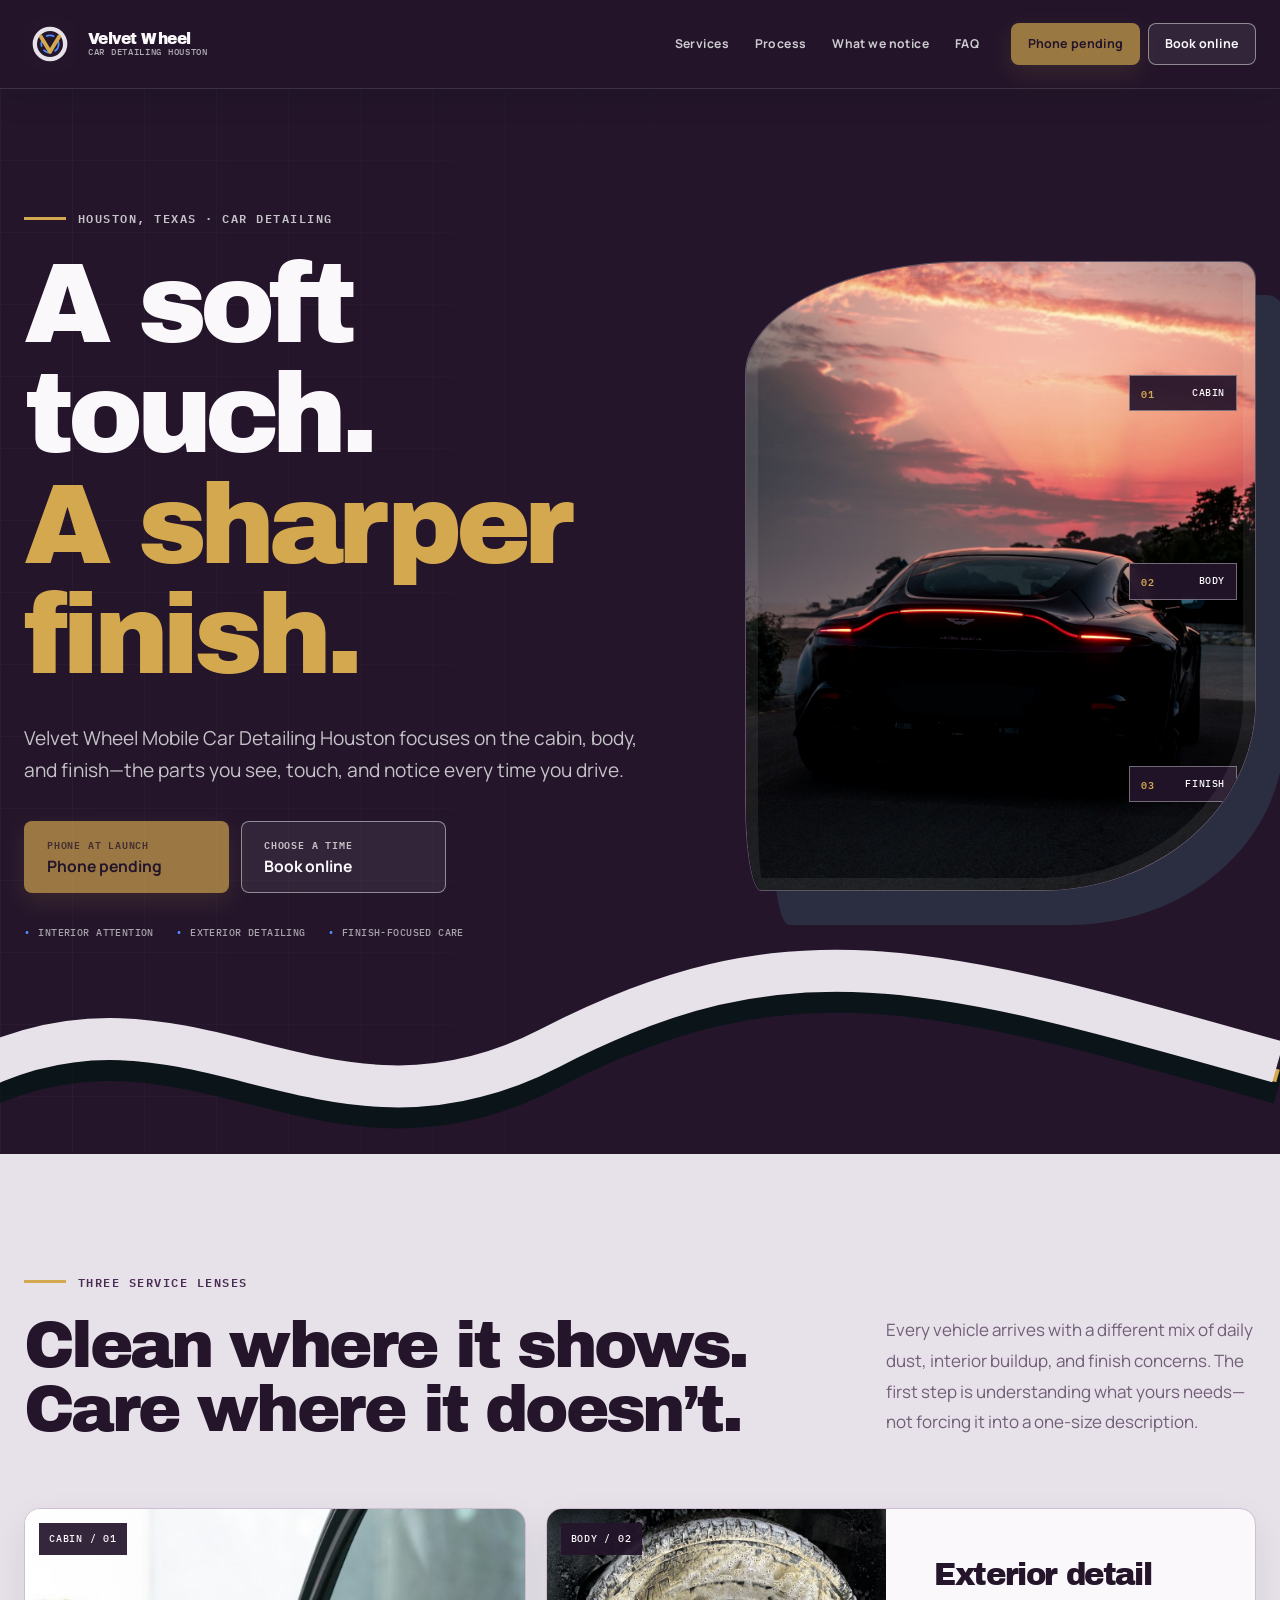
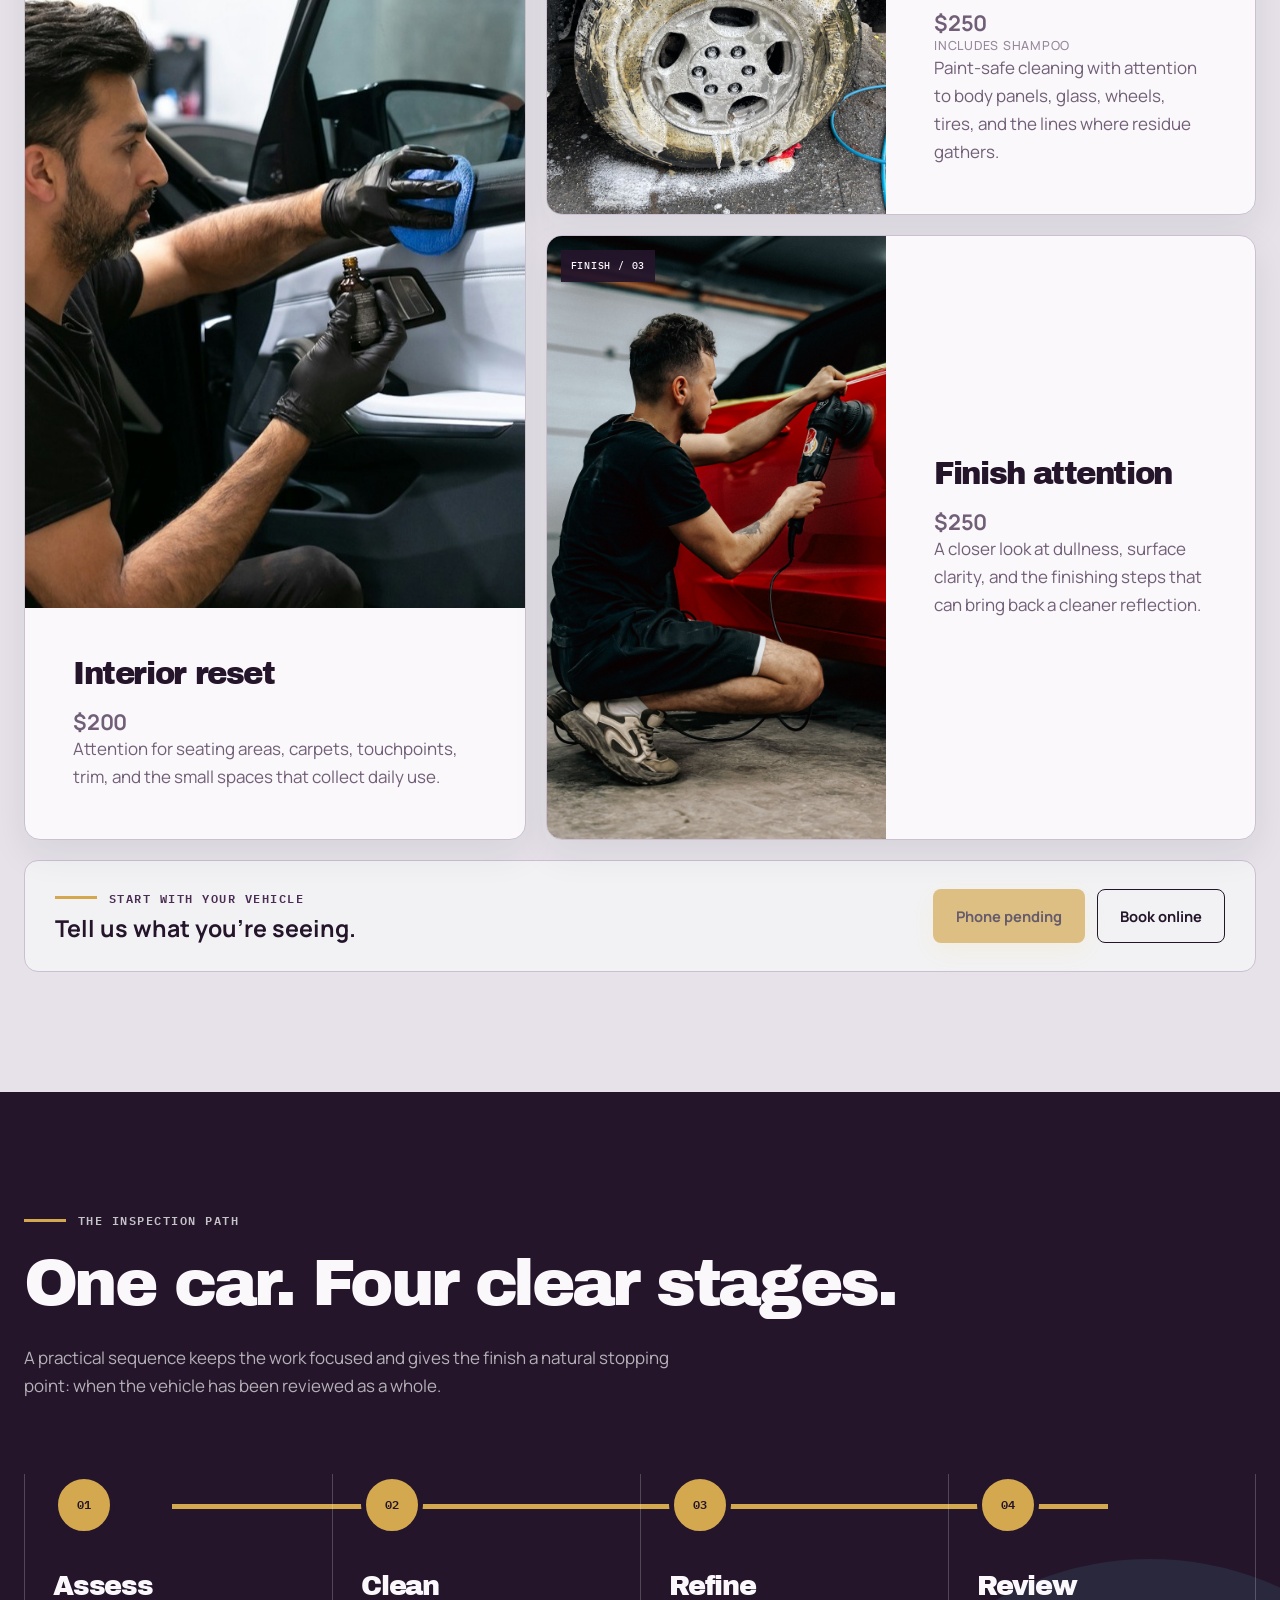
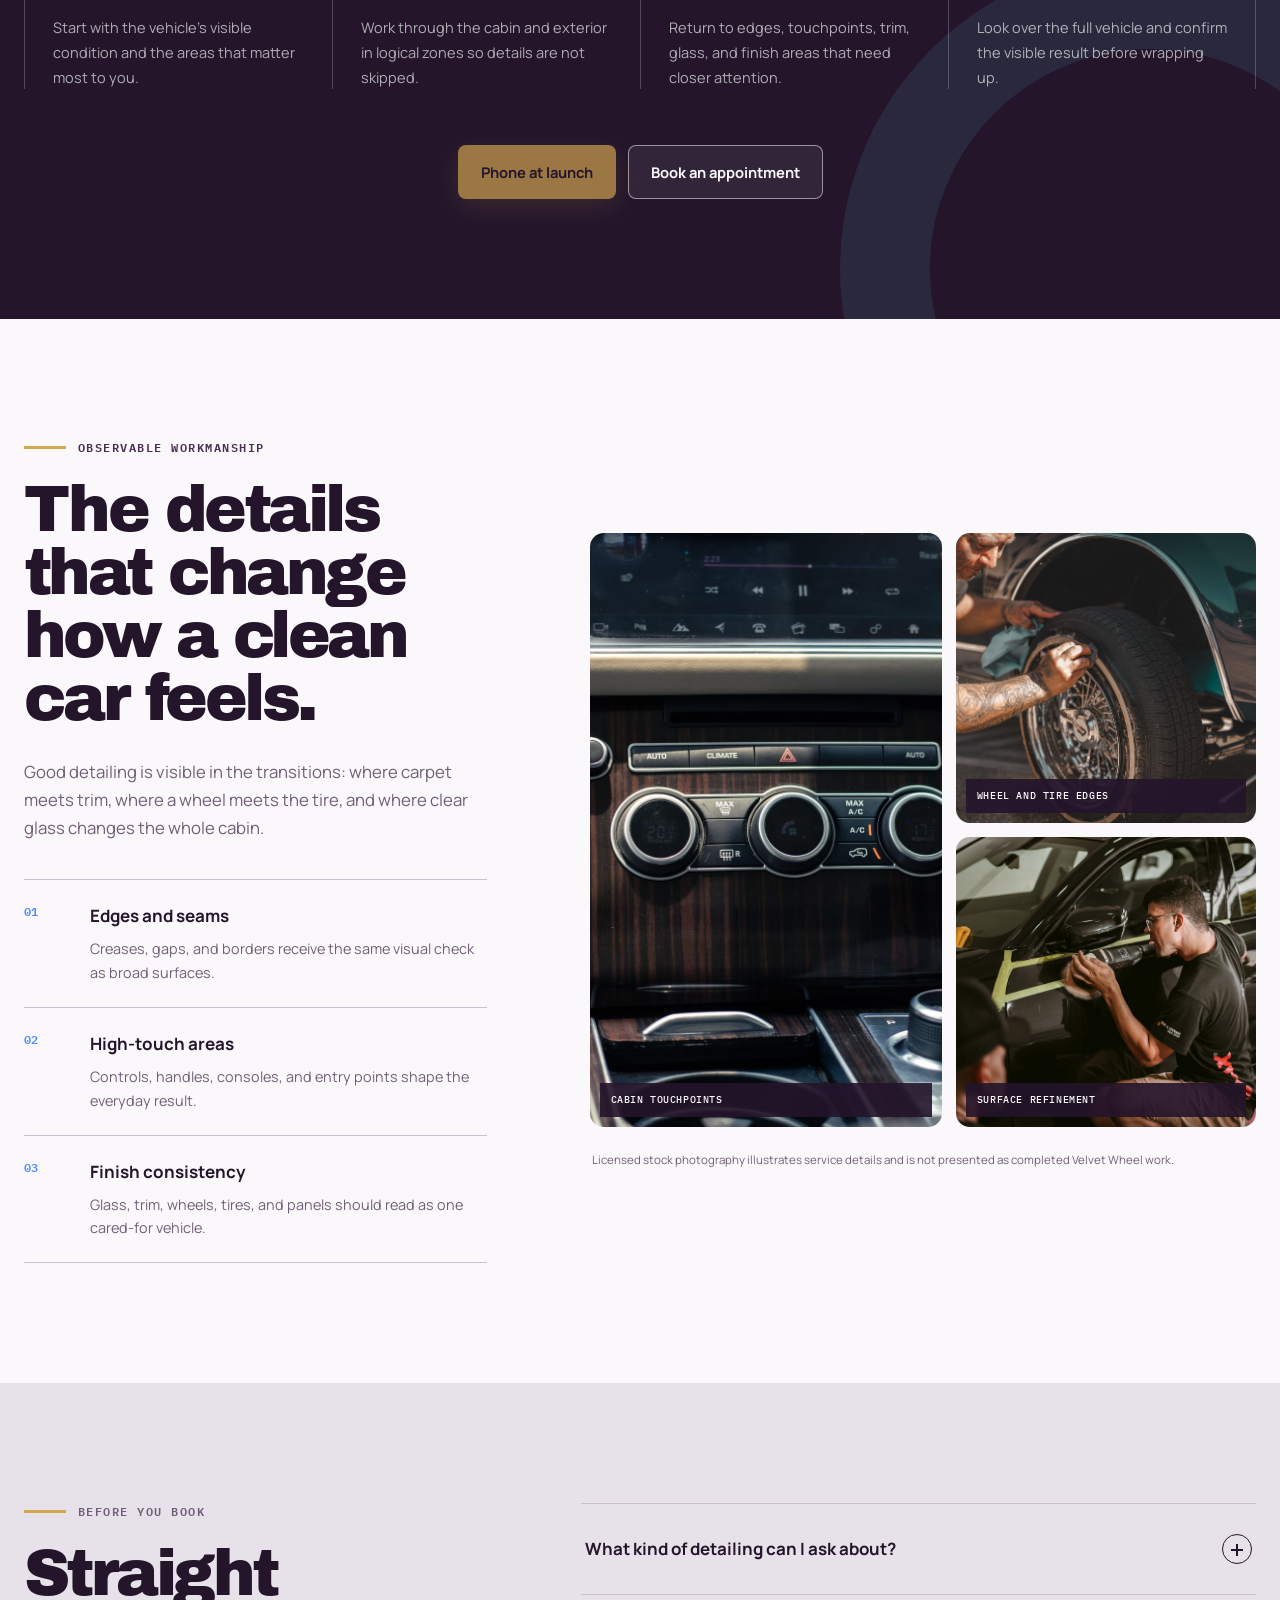
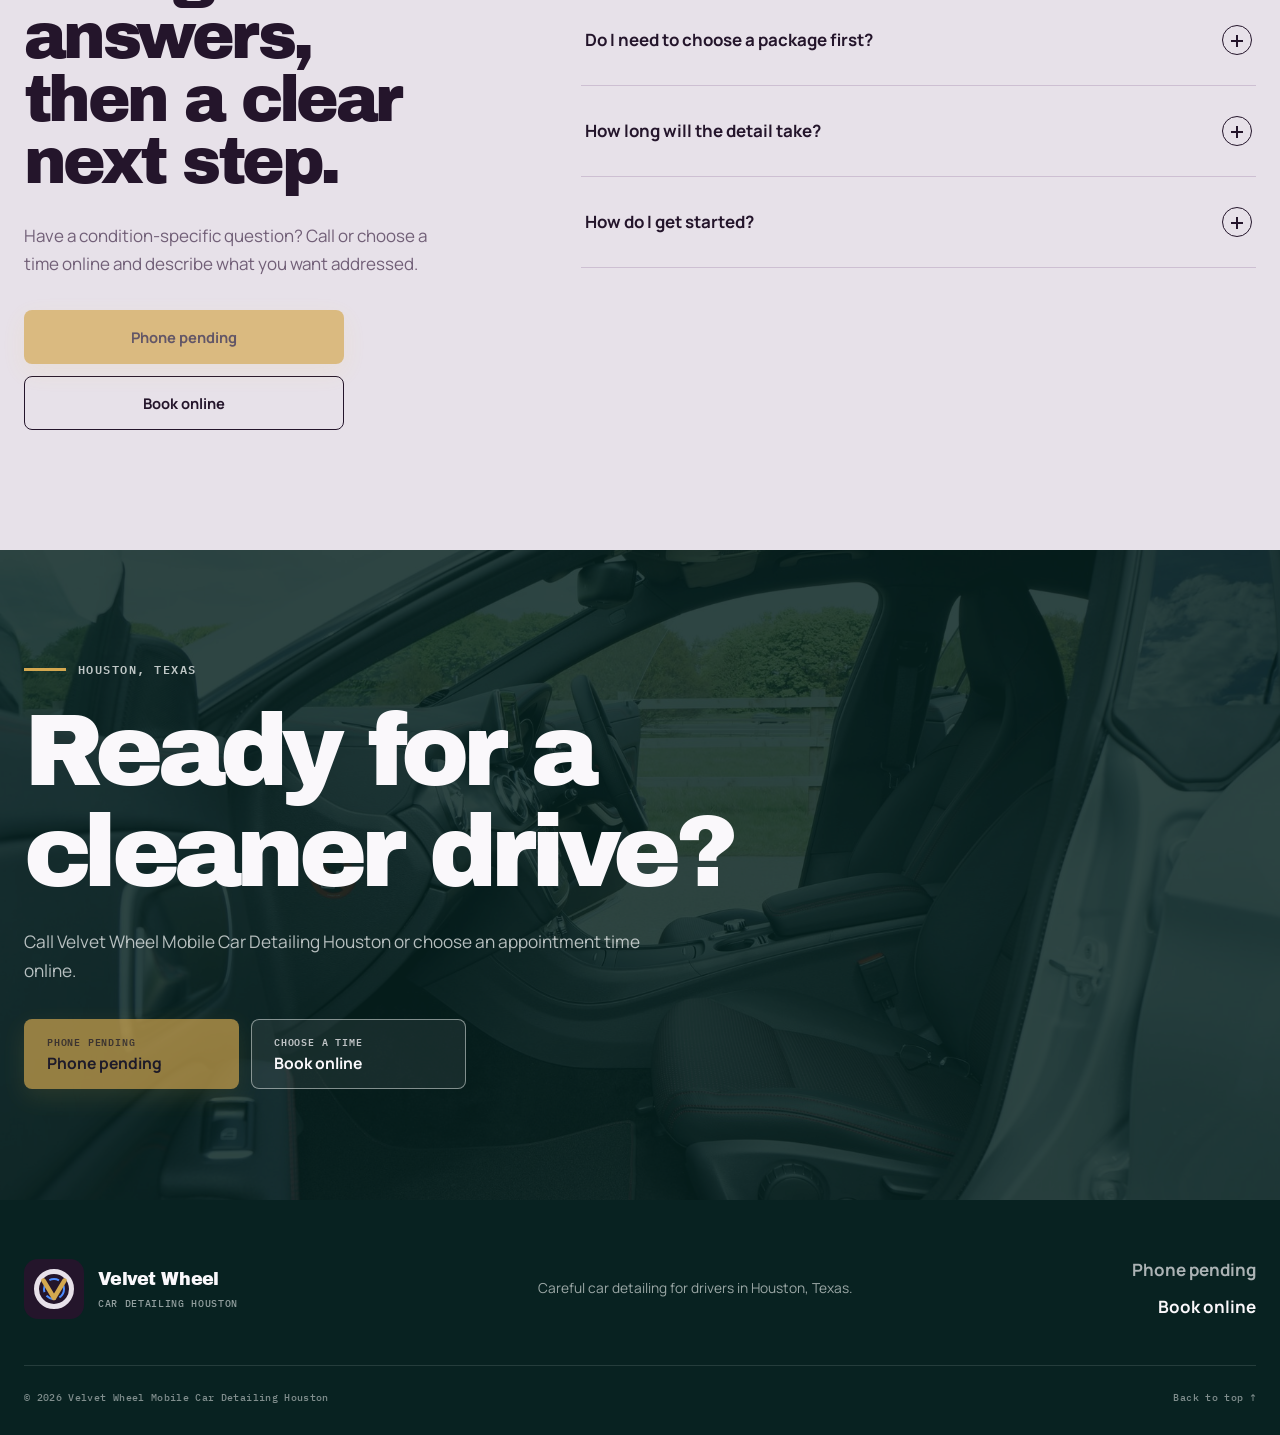
==== commit 6f447f8e: "feat: add service pricing to site Interior $200, exterior $250 with shampoo, complete $250. Adds pri" ====
--- a/index.html
+++ b/index.html
@@ -35,7 +35,8 @@
           "Interior car detailing",
           "Exterior car detailing",
           "Vehicle finish care"
-        ]
+        ],
+        "priceRange": "$200-$250"
       }
     </script>
   </head>
@@ -129,6 +130,7 @@
               </div>
               <div class="service-copy">
                 <h3>Interior reset</h3>
+                <p class="service-price">$200</p>
                 <p>Attention for seating areas, carpets, touchpoints, trim, and the small spaces that collect daily use.</p>
               </div>
             </article>
@@ -140,6 +142,7 @@
               </div>
               <div class="service-copy">
                 <h3>Exterior detail</h3>
+                <p class="service-price">$250<span>Includes shampoo</span></p>
                 <p>Paint-safe cleaning with attention to body panels, glass, wheels, tires, and the lines where residue gathers.</p>
               </div>
             </article>
@@ -151,6 +154,7 @@
               </div>
               <div class="service-copy">
                 <h3>Finish attention</h3>
+                <p class="service-price">$250</p>
                 <p>A closer look at dullness, surface clarity, and the finishing steps that can bring back a cleaner reflection.</p>
               </div>
             </article>
--- a/styles.css
+++ b/styles.css
@@ -1714,3 +1714,21 @@
     transition-duration: 0.01ms !important;
   }
 }
+
+.service-price {
+  margin-top: 0.9rem;
+  font-size: 1.35rem;
+  font-weight: 700;
+  letter-spacing: -0.01em;
+  line-height: 1.2;
+}
+
+.service-price span {
+  display: block;
+  margin-top: 0.2rem;
+  font-size: 0.78rem;
+  font-weight: 500;
+  letter-spacing: 0.06em;
+  text-transform: uppercase;
+  opacity: 0.72;
+}
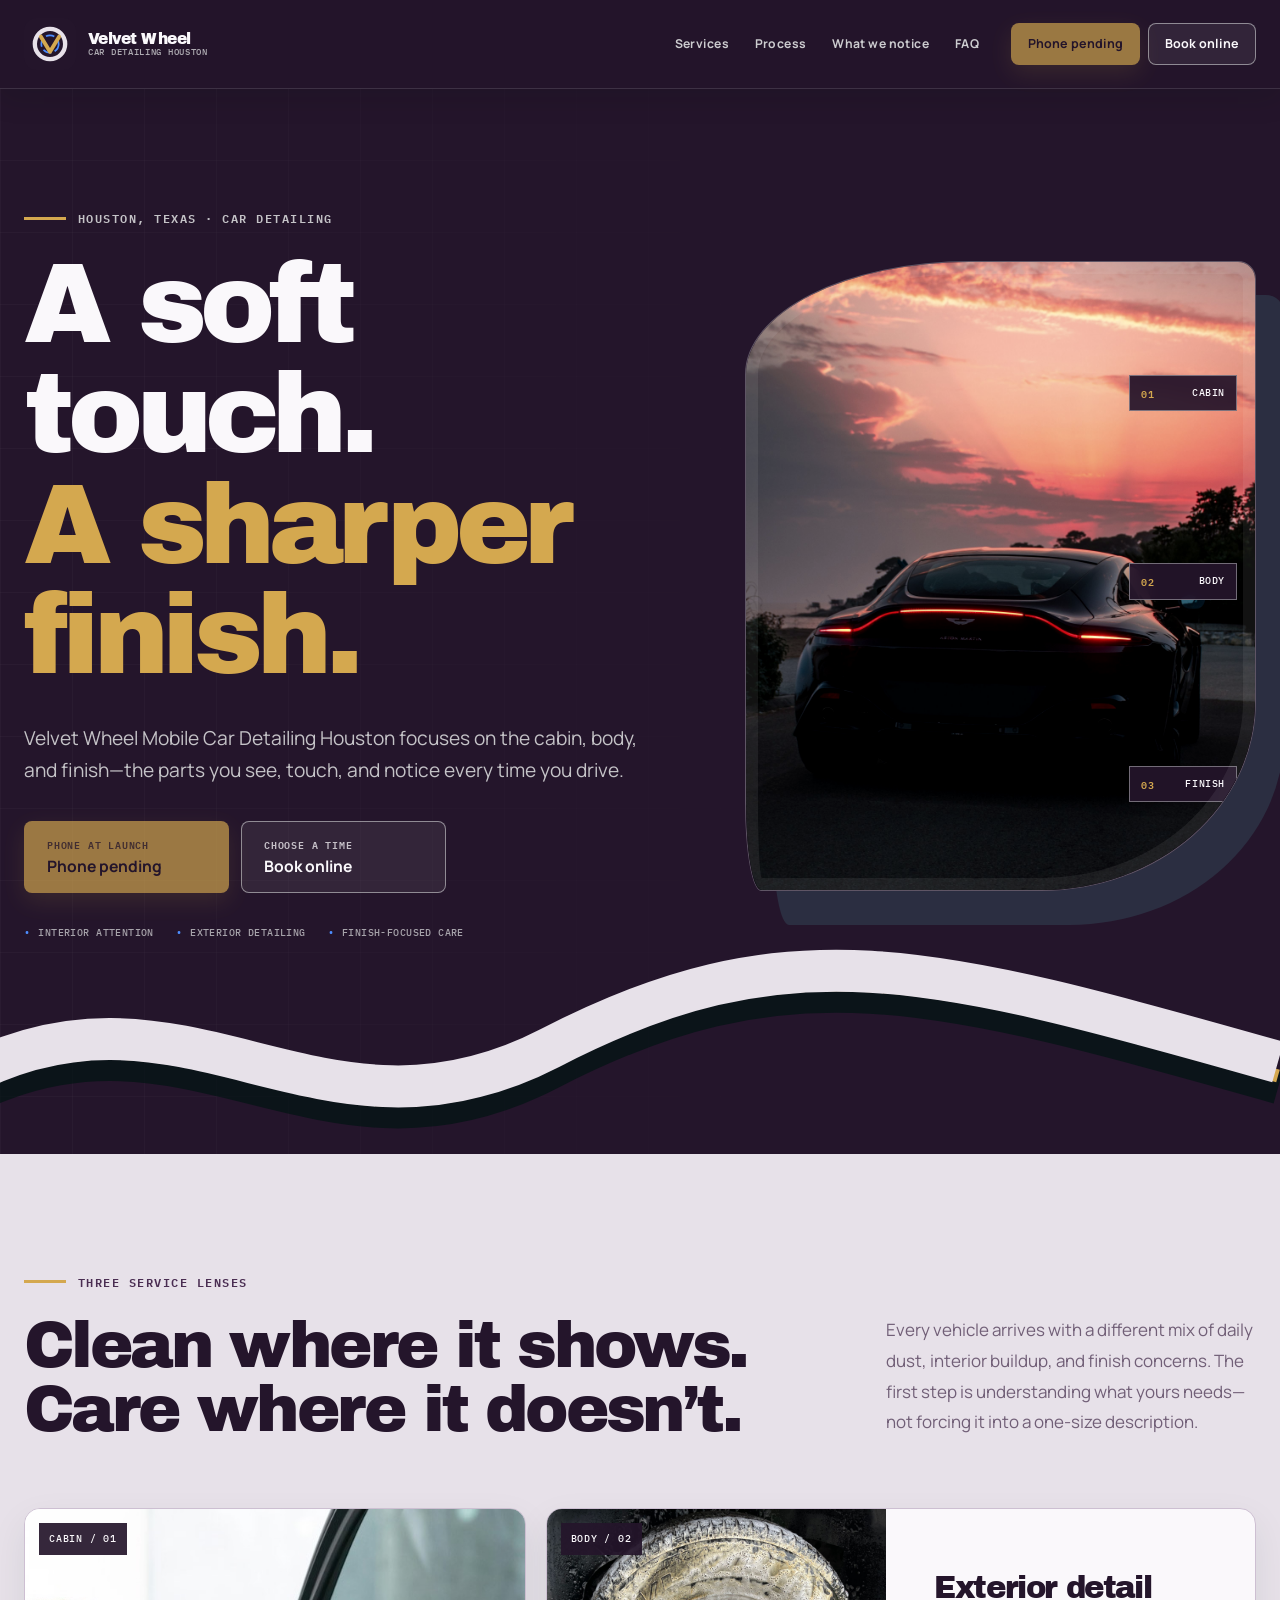
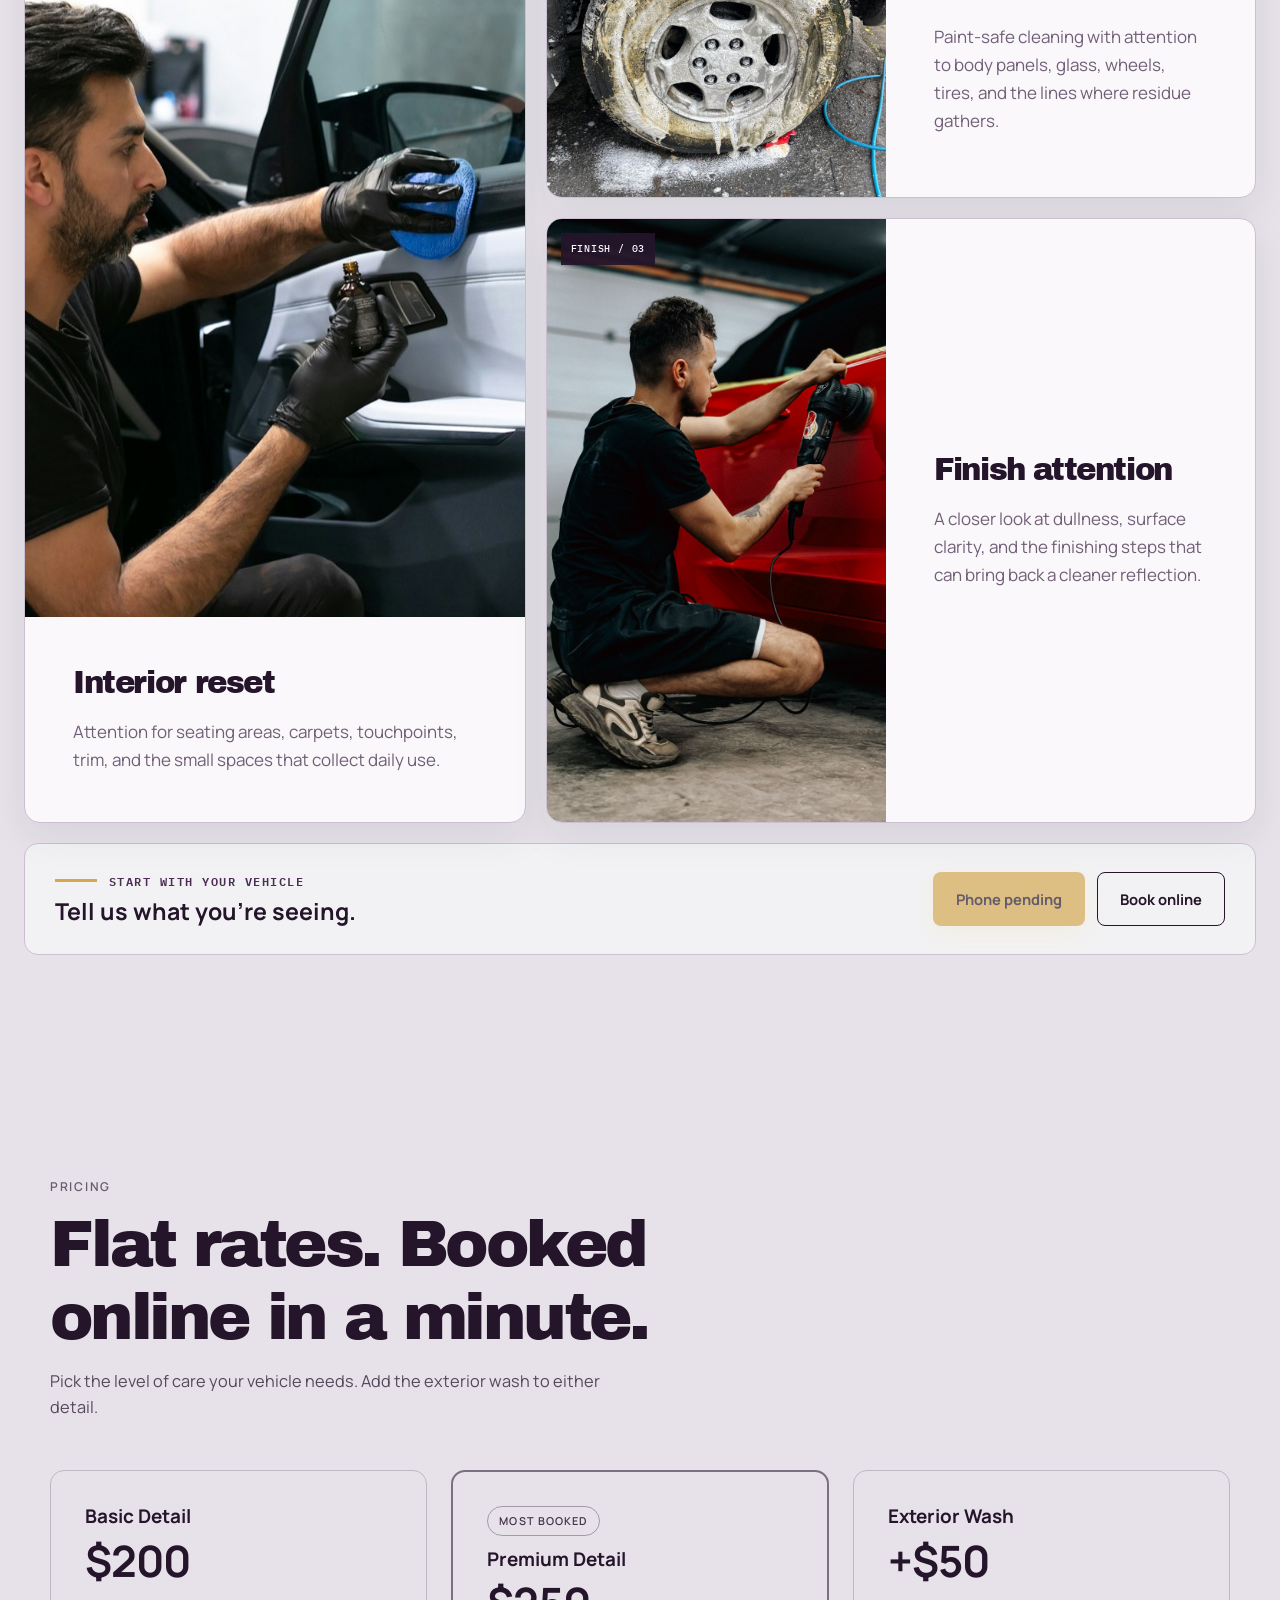
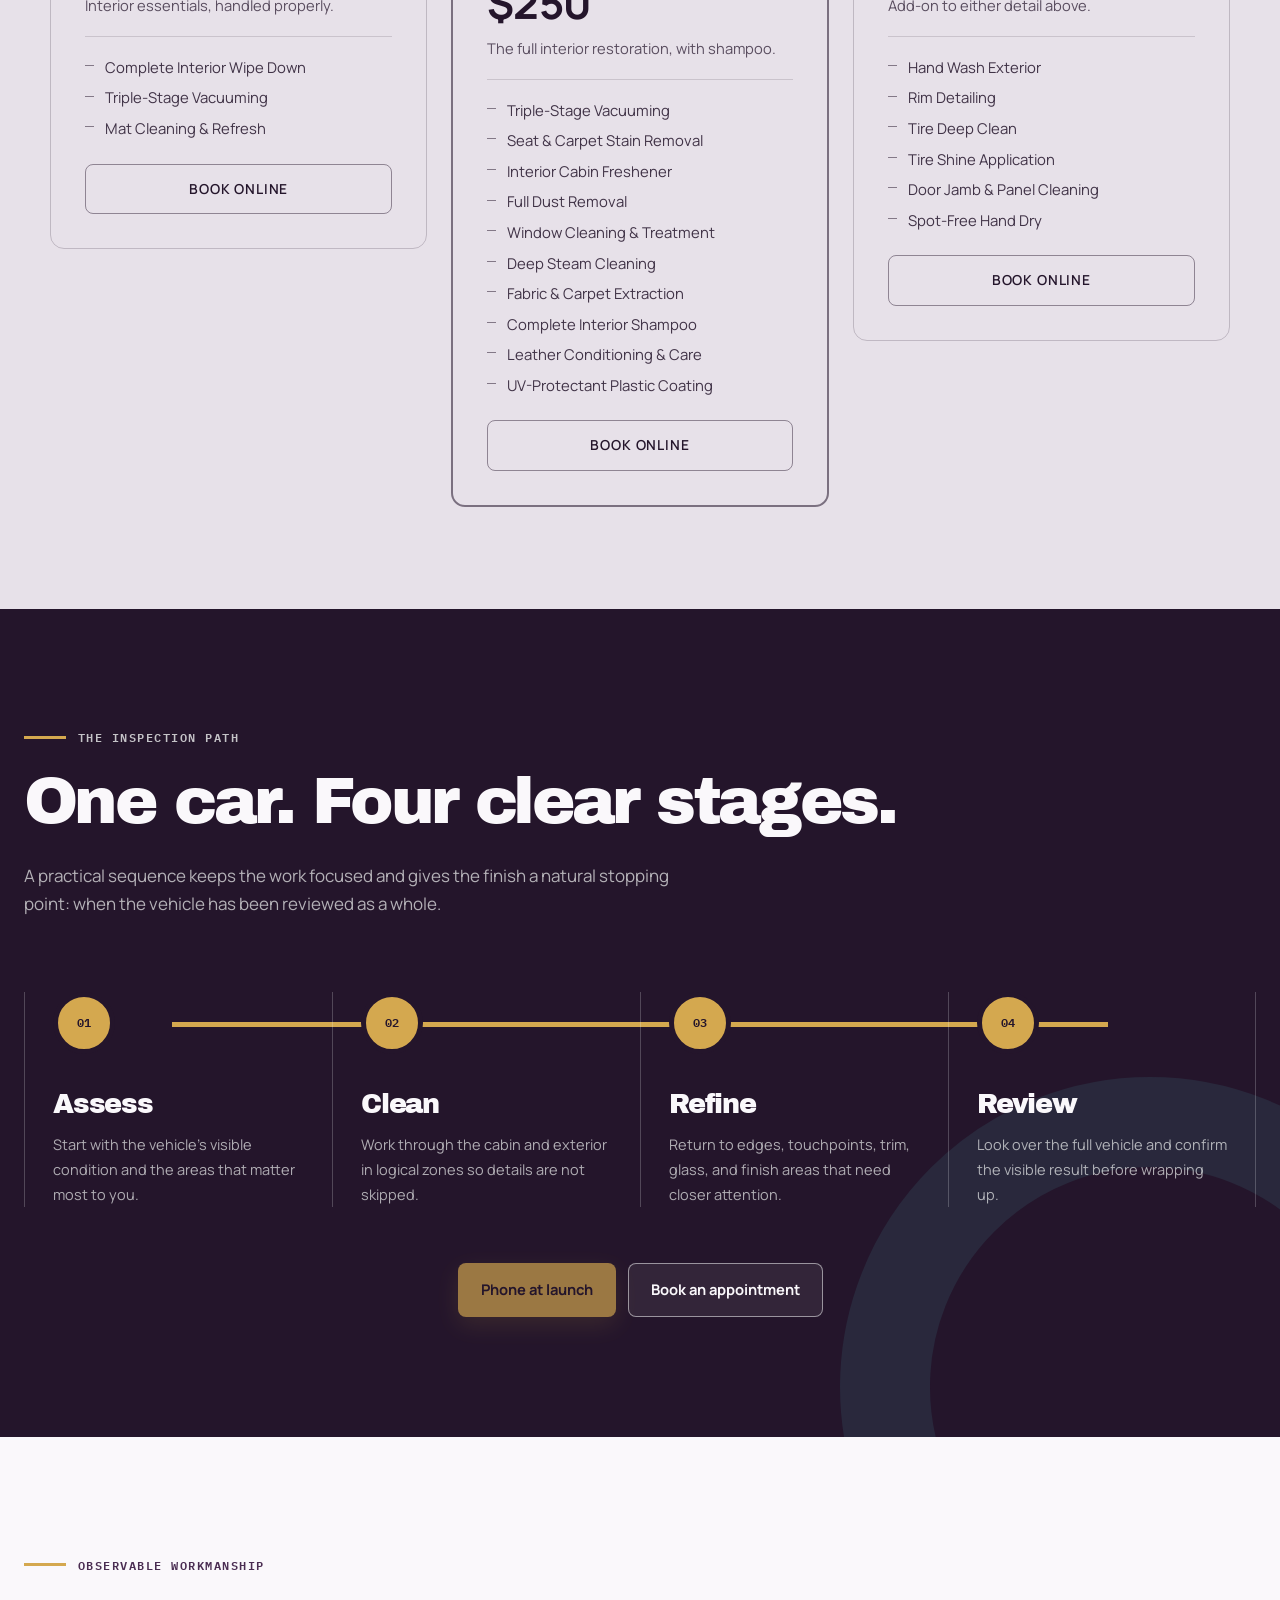
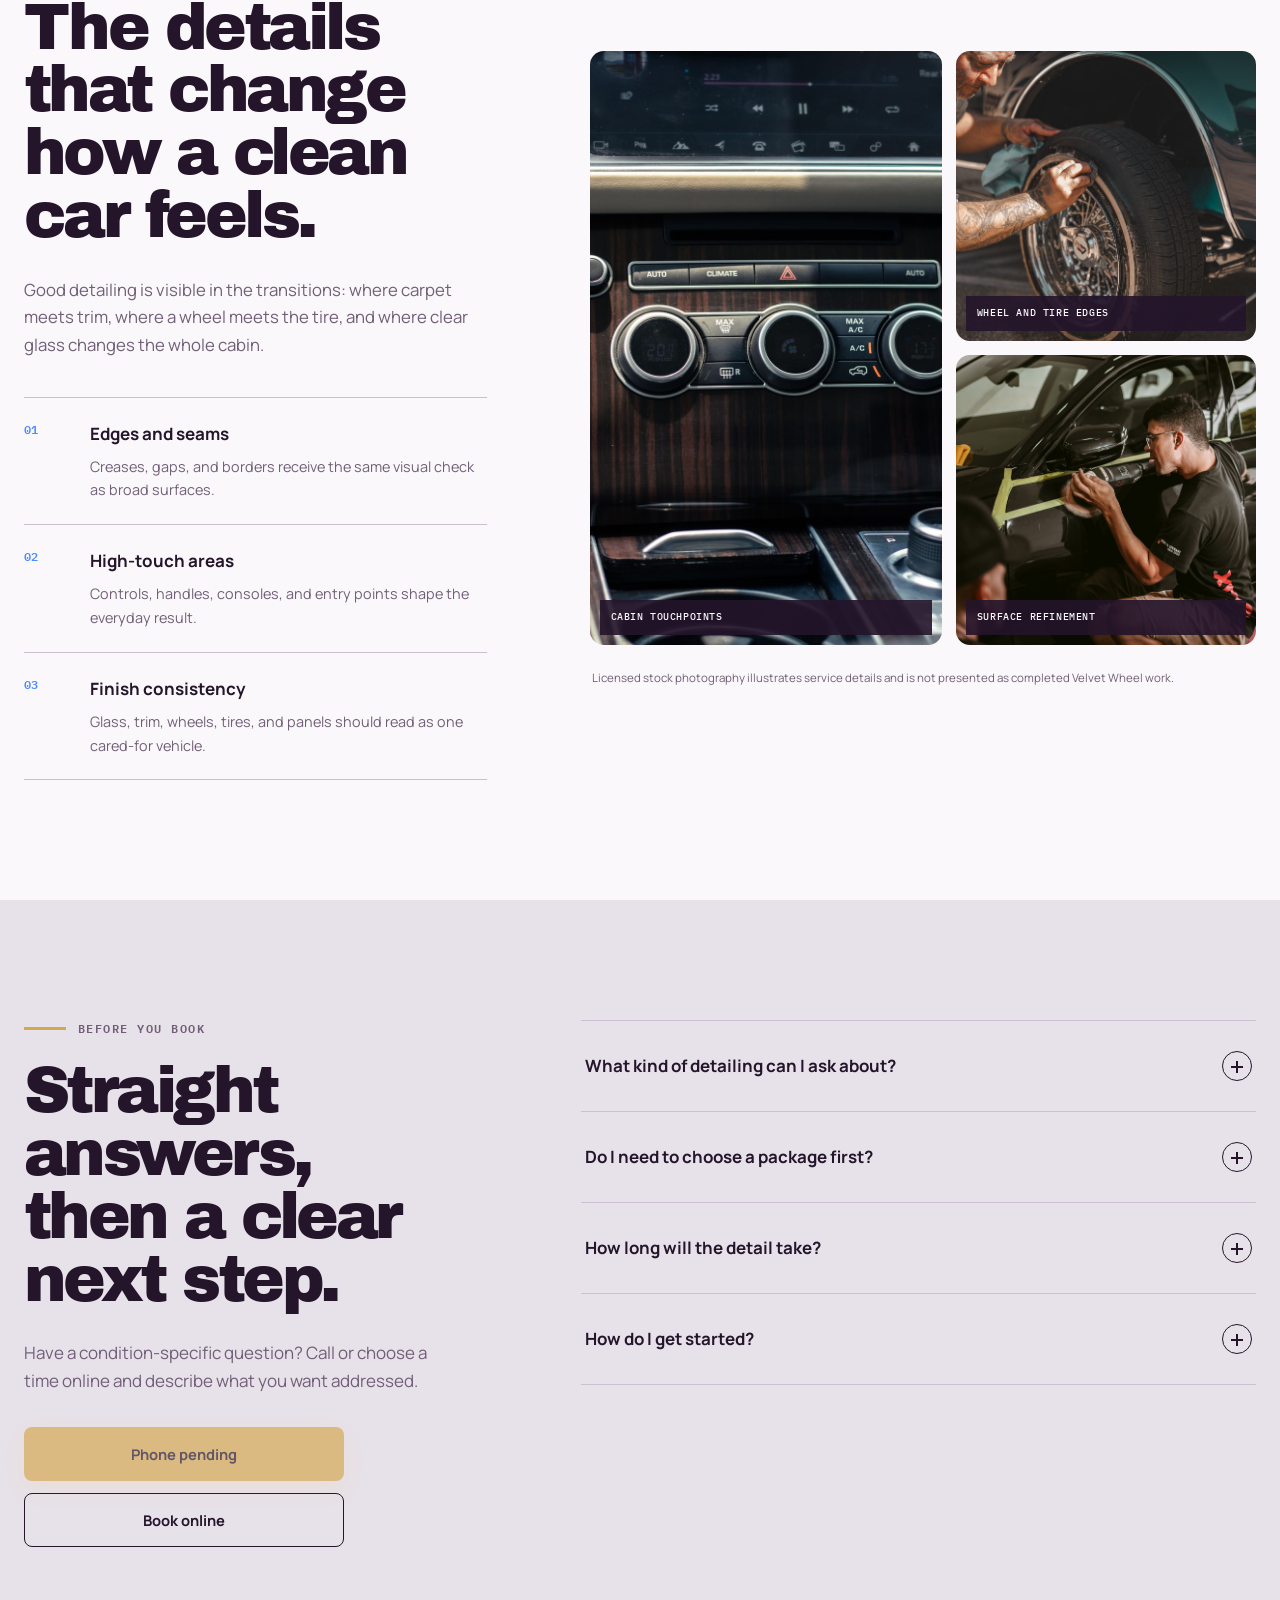
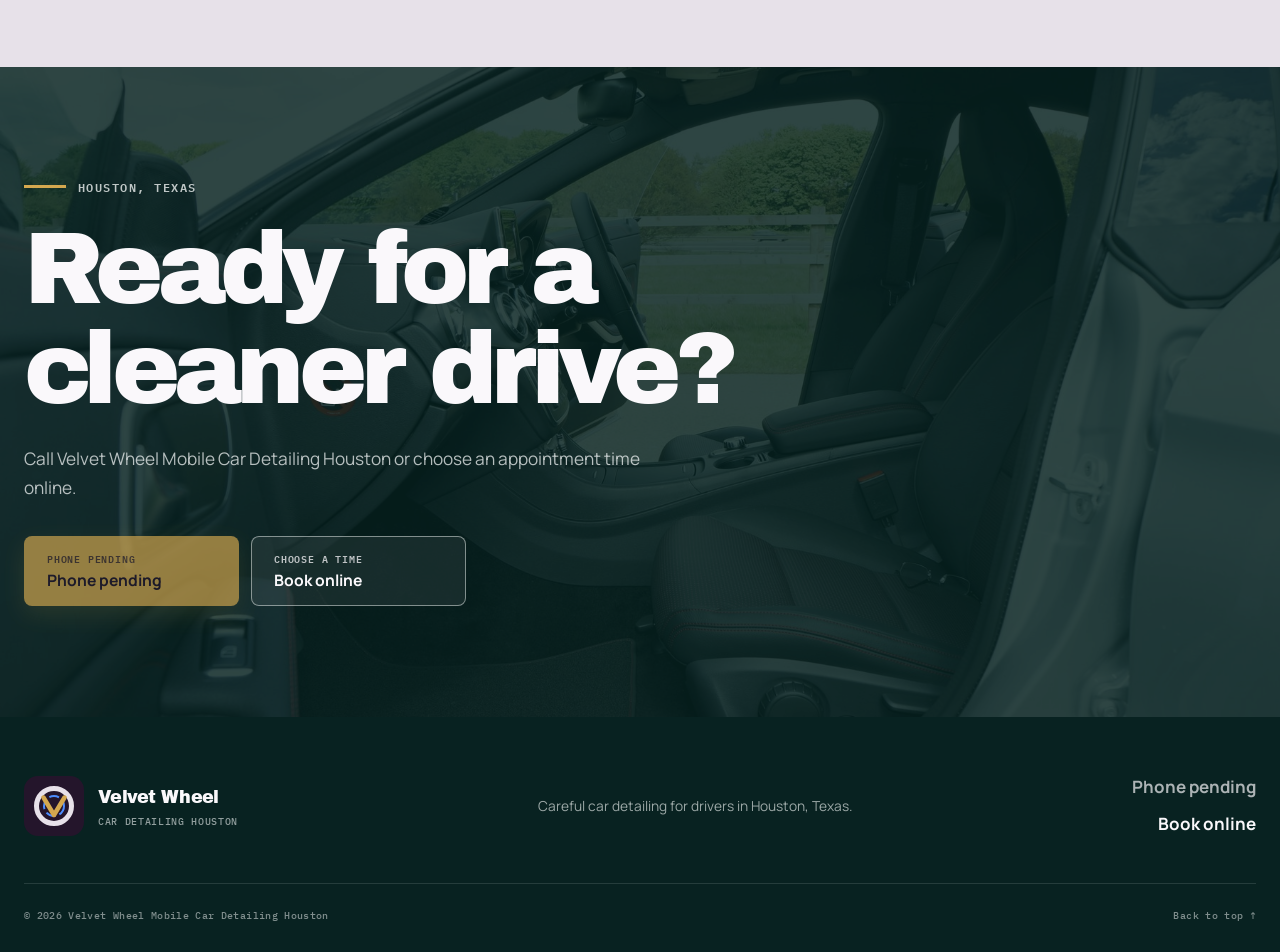
==== commit 8a4b00f8: "feat: replace pricing with the standard rate grid Basic Detail $200, Premium Detail $250 including s" ====
--- a/index.html
+++ b/index.html
@@ -36,7 +36,45 @@
           "Exterior car detailing",
           "Vehicle finish care"
         ],
-        "priceRange": "$200-$250"
+        "priceRange": "$200-$250",
+        "makesOffer": [
+          {
+            "@type": "Offer",
+            "name": "Basic Detail",
+            "price": "200",
+            "priceCurrency": "USD",
+            "availability": "https://schema.org/InStock",
+            "itemOffered": {
+              "@type": "Service",
+              "name": "Basic Detail",
+              "description": "Interior essentials: complete interior wipe down, triple-stage vacuuming, and mat cleaning and refresh."
+            }
+          },
+          {
+            "@type": "Offer",
+            "name": "Premium Detail",
+            "price": "250",
+            "priceCurrency": "USD",
+            "availability": "https://schema.org/InStock",
+            "itemOffered": {
+              "@type": "Service",
+              "name": "Premium Detail",
+              "description": "The full interior restoration, including complete interior shampoo, deep steam cleaning, fabric and carpet extraction, and leather conditioning."
+            }
+          },
+          {
+            "@type": "Offer",
+            "name": "Exterior Wash",
+            "price": "50",
+            "priceCurrency": "USD",
+            "availability": "https://schema.org/InStock",
+            "itemOffered": {
+              "@type": "Service",
+              "name": "Exterior Wash",
+              "description": "Add-on exterior wash: hand wash, rim detailing, tire deep clean and shine, door jamb cleaning, and spot-free hand dry."
+            }
+          }
+        ]
       }
     </script>
   </head>
@@ -130,7 +168,6 @@
               </div>
               <div class="service-copy">
                 <h3>Interior reset</h3>
-                <p class="service-price">$200</p>
                 <p>Attention for seating areas, carpets, touchpoints, trim, and the small spaces that collect daily use.</p>
               </div>
             </article>
@@ -142,7 +179,6 @@
               </div>
               <div class="service-copy">
                 <h3>Exterior detail</h3>
-                <p class="service-price">$250<span>Includes shampoo</span></p>
                 <p>Paint-safe cleaning with attention to body panels, glass, wheels, tires, and the lines where residue gathers.</p>
               </div>
             </article>
@@ -154,7 +190,6 @@
               </div>
               <div class="service-copy">
                 <h3>Finish attention</h3>
-                <p class="service-price">$250</p>
                 <p>A closer look at dullness, surface clarity, and the finishing steps that can bring back a cleaner reflection.</p>
               </div>
             </article>
@@ -172,6 +207,64 @@
           </div>
         </div>
       </section>
+
+    <section class="rates" id="pricing" aria-labelledby="pricing-title">
+      <div class="rates-shell">
+        <div class="rates-head">
+          <p class="rates-eyebrow">Pricing</p>
+          <h2 id="pricing-title">Flat rates. Booked online in a minute.</h2>
+          <p class="rates-intro">Pick the level of care your vehicle needs. Add the exterior wash to either detail.</p>
+        </div>
+
+        <div class="rate-grid">
+          <article class="rate-card">
+            <h3>Basic Detail</h3>
+            <p class="rate-figure">$200</p>
+            <p class="rate-note">Interior essentials, handled properly.</p>
+            <ul class="rate-list">
+              <li>Complete Interior Wipe Down</li>
+              <li>Triple-Stage Vacuuming</li>
+              <li>Mat Cleaning &amp; Refresh</li>
+            </ul>
+            <a class="rate-cta" href="https://cal.com/sumitdatta/auto-detail-service" target="_blank" rel="noopener">Book Online</a>
+          </article>
+          <article class="rate-card rate-card-featured">
+            <span class="rate-badge">Most booked</span>
+            <h3>Premium Detail</h3>
+            <p class="rate-figure">$250</p>
+            <p class="rate-note">The full interior restoration, with shampoo.</p>
+            <ul class="rate-list">
+              <li>Triple-Stage Vacuuming</li>
+              <li>Seat &amp; Carpet Stain Removal</li>
+              <li>Interior Cabin Freshener</li>
+              <li>Full Dust Removal</li>
+              <li>Window Cleaning &amp; Treatment</li>
+              <li>Deep Steam Cleaning</li>
+              <li>Fabric &amp; Carpet Extraction</li>
+              <li>Complete Interior Shampoo</li>
+              <li>Leather Conditioning &amp; Care</li>
+              <li>UV-Protectant Plastic Coating</li>
+            </ul>
+            <a class="rate-cta" href="https://cal.com/sumitdatta/auto-detail-service" target="_blank" rel="noopener">Book Online</a>
+          </article>
+          <article class="rate-card">
+            <h3>Exterior Wash</h3>
+            <p class="rate-figure">+$50</p>
+            <p class="rate-note">Add-on to either detail above.</p>
+            <ul class="rate-list">
+              <li>Hand Wash Exterior</li>
+              <li>Rim Detailing</li>
+              <li>Tire Deep Clean</li>
+              <li>Tire Shine Application</li>
+              <li>Door Jamb &amp; Panel Cleaning</li>
+              <li>Spot-Free Hand Dry</li>
+            </ul>
+            <a class="rate-cta" href="https://cal.com/sumitdatta/auto-detail-service" target="_blank" rel="noopener">Book Online</a>
+          </article>
+        </div>
+      </div>
+    </section>
+
 
       <section class="process section" id="process">
         <div class="shell">
--- a/styles.css
+++ b/styles.css
@@ -1715,20 +1715,147 @@
   }
 }
 
-.service-price {
-  margin-top: 0.9rem;
-  font-size: 1.35rem;
+/* Pricing section — self-contained, inherits each site's own colors and type. */
+.rates {
+  padding: clamp(56px, 8vw, 104px) clamp(20px, 5vw, 48px);
+}
+
+.rates-shell {
+  width: min(1180px, 100%);
+  margin-inline: auto;
+}
+
+.rates-head {
+  max-width: 60ch;
+  margin-bottom: clamp(30px, 4vw, 50px);
+}
+
+.rates-eyebrow {
+  margin: 0 0 10px;
+  font-size: 0.76rem;
+  font-weight: 600;
+  letter-spacing: 0.14em;
+  text-transform: uppercase;
+  opacity: 0.65;
+}
+
+.rates-head h2 {
+  margin: 0 0 14px;
+  line-height: 1.12;
+}
+
+.rates-intro {
+  margin: 0;
+  font-size: 1.02rem;
+  line-height: 1.6;
+  opacity: 0.75;
+}
+
+.rate-grid {
+  display: grid;
+  gap: clamp(16px, 2vw, 24px);
+  grid-template-columns: repeat(auto-fit, minmax(260px, 1fr));
+  align-items: start;
+}
+
+.rate-card {
+  position: relative;
+  display: flex;
+  flex-direction: column;
+  padding: clamp(24px, 3vw, 34px);
+  border: 1px solid color-mix(in srgb, currentColor 20%, transparent);
+  border-radius: 14px;
+}
+
+.rate-card-featured {
+  border-width: 2px;
+  border-color: color-mix(in srgb, currentColor 55%, transparent);
+}
+
+.rate-badge {
+  align-self: flex-start;
+  margin-bottom: 12px;
+  padding: 5px 11px;
+  border: 1px solid color-mix(in srgb, currentColor 40%, transparent);
+  border-radius: 999px;
+  font-size: 0.68rem;
+  font-weight: 600;
+  letter-spacing: 0.1em;
+  text-transform: uppercase;
+  opacity: 0.85;
+}
+
+.rate-card h3 {
+  margin: 0;
+  font-size: 1.18rem;
+  line-height: 1.25;
+}
+
+.rate-figure {
+  margin: 10px 0 0;
+  font-size: clamp(2.1rem, 4vw, 2.7rem);
   font-weight: 700;
-  letter-spacing: -0.01em;
-  line-height: 1.2;
-}
-
-.service-price span {
-  display: block;
-  margin-top: 0.2rem;
-  font-size: 0.78rem;
-  font-weight: 500;
+  letter-spacing: -0.02em;
+  line-height: 1;
+}
+
+.rate-note {
+  margin: 12px 0 0;
+  font-size: 0.92rem;
+  line-height: 1.5;
+  opacity: 0.72;
+}
+
+.rate-list {
+  margin: 20px 0 0;
+  padding: 20px 0 0;
+  border-top: 1px solid color-mix(in srgb, currentColor 15%, transparent);
+  list-style: none;
+  display: grid;
+  gap: 9px;
+}
+
+.rate-list li {
+  position: relative;
+  padding-left: 20px;
+  font-size: 0.93rem;
+  line-height: 1.45;
+  opacity: 0.85;
+}
+
+.rate-list li::before {
+  content: "";
+  position: absolute;
+  left: 0;
+  top: 0.55em;
+  width: 9px;
+  height: 1px;
+  background: currentColor;
+  opacity: 0.6;
+}
+
+.rate-cta {
+  margin-top: 24px;
+  padding: 13px 20px;
+  border: 1px solid color-mix(in srgb, currentColor 45%, transparent);
+  border-radius: 8px;
+  font-size: 0.86rem;
+  font-weight: 600;
   letter-spacing: 0.06em;
   text-transform: uppercase;
-  opacity: 0.72;
-}
+  text-align: center;
+  text-decoration: none;
+  color: inherit;
+  transition: opacity 0.18s ease;
+}
+
+.rate-cta:hover,
+.rate-cta:focus-visible {
+  opacity: 0.7;
+}
+
+@media (max-width: 640px) {
+  .rate-grid {
+    grid-template-columns: 1fr;
+  }
+}
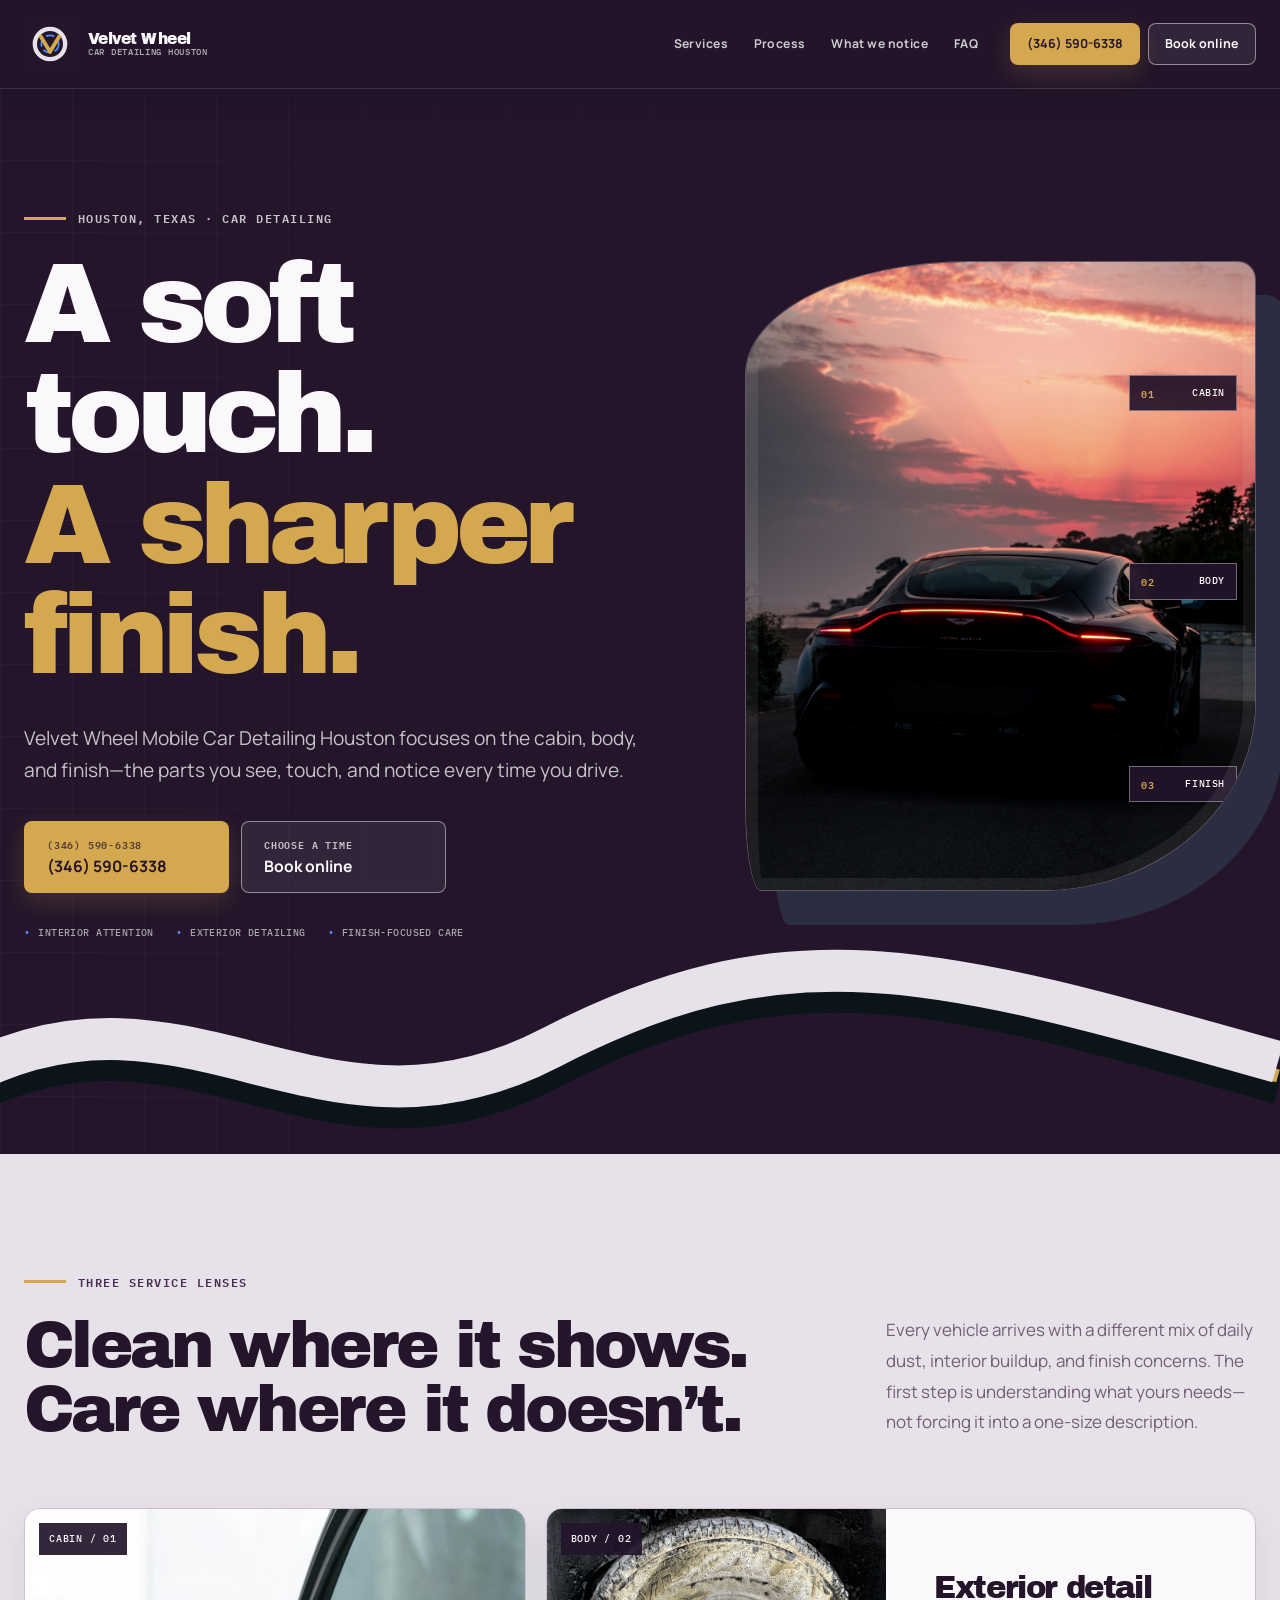
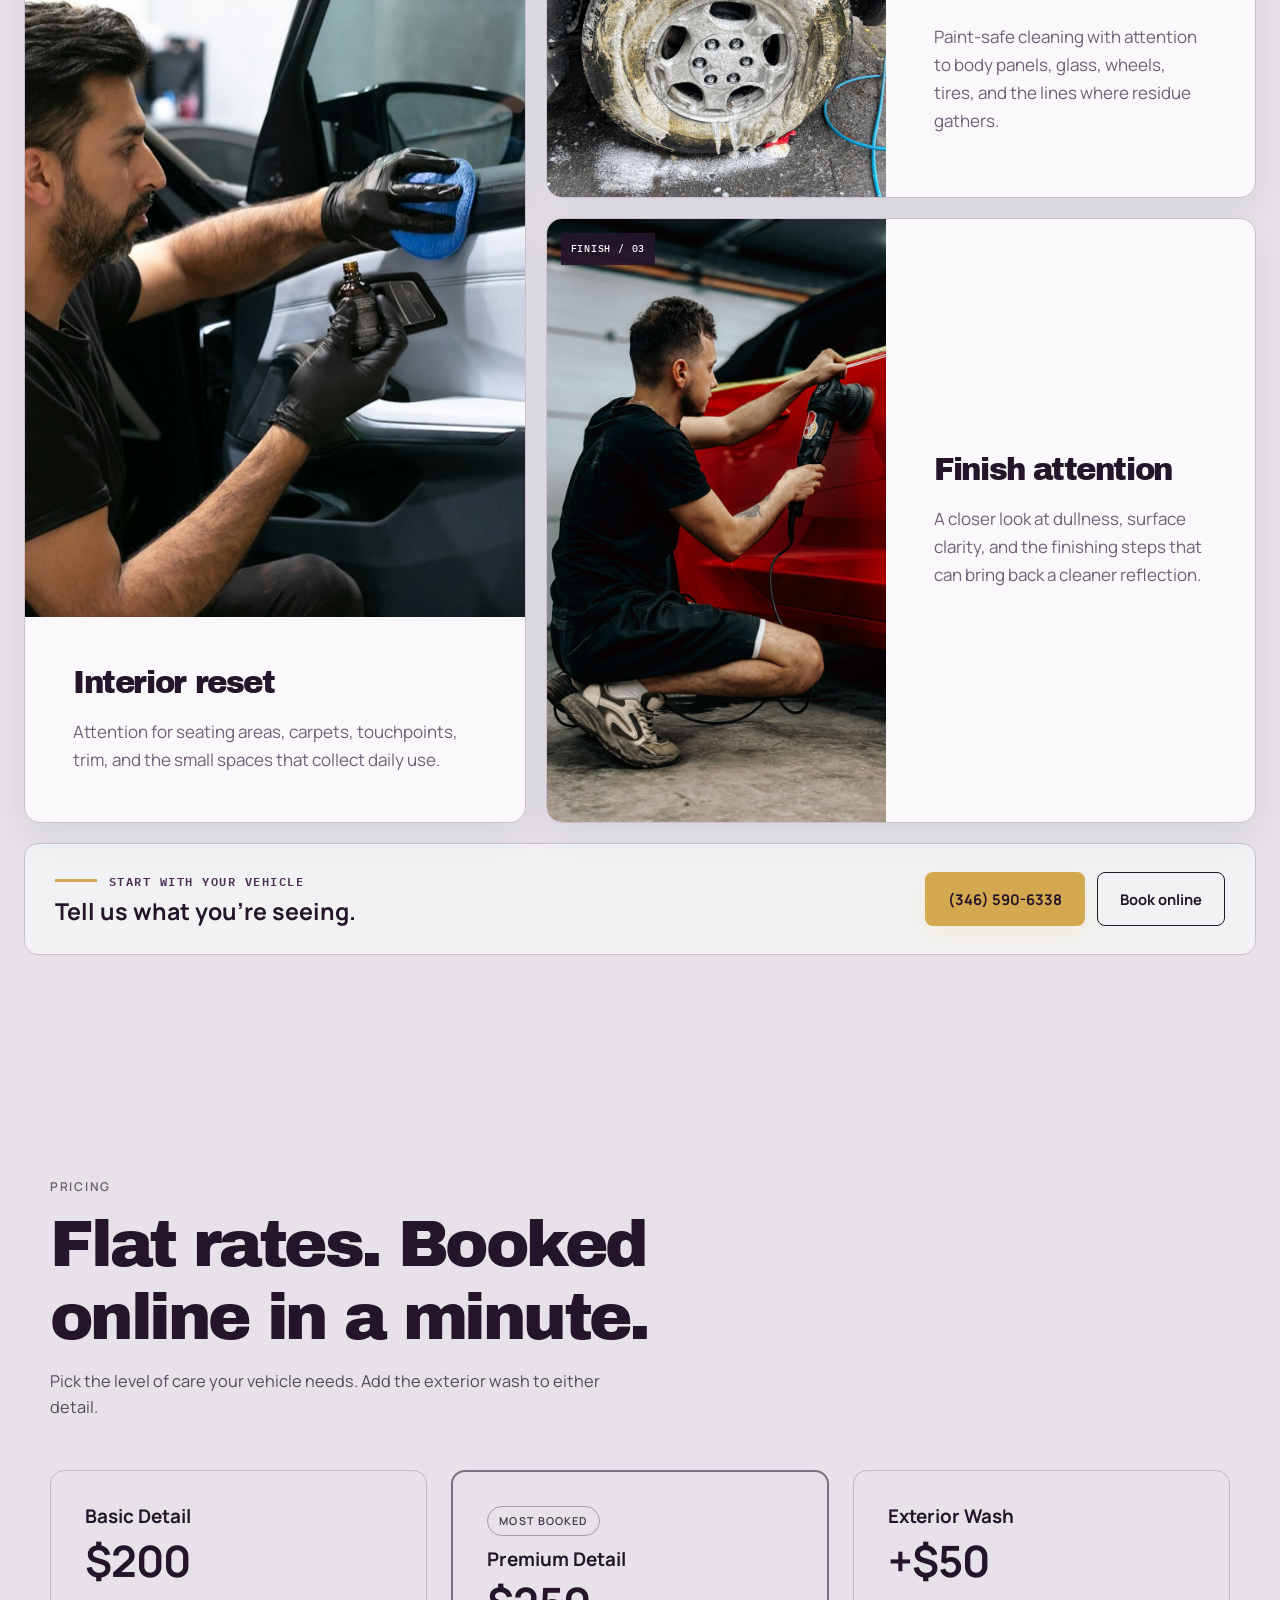
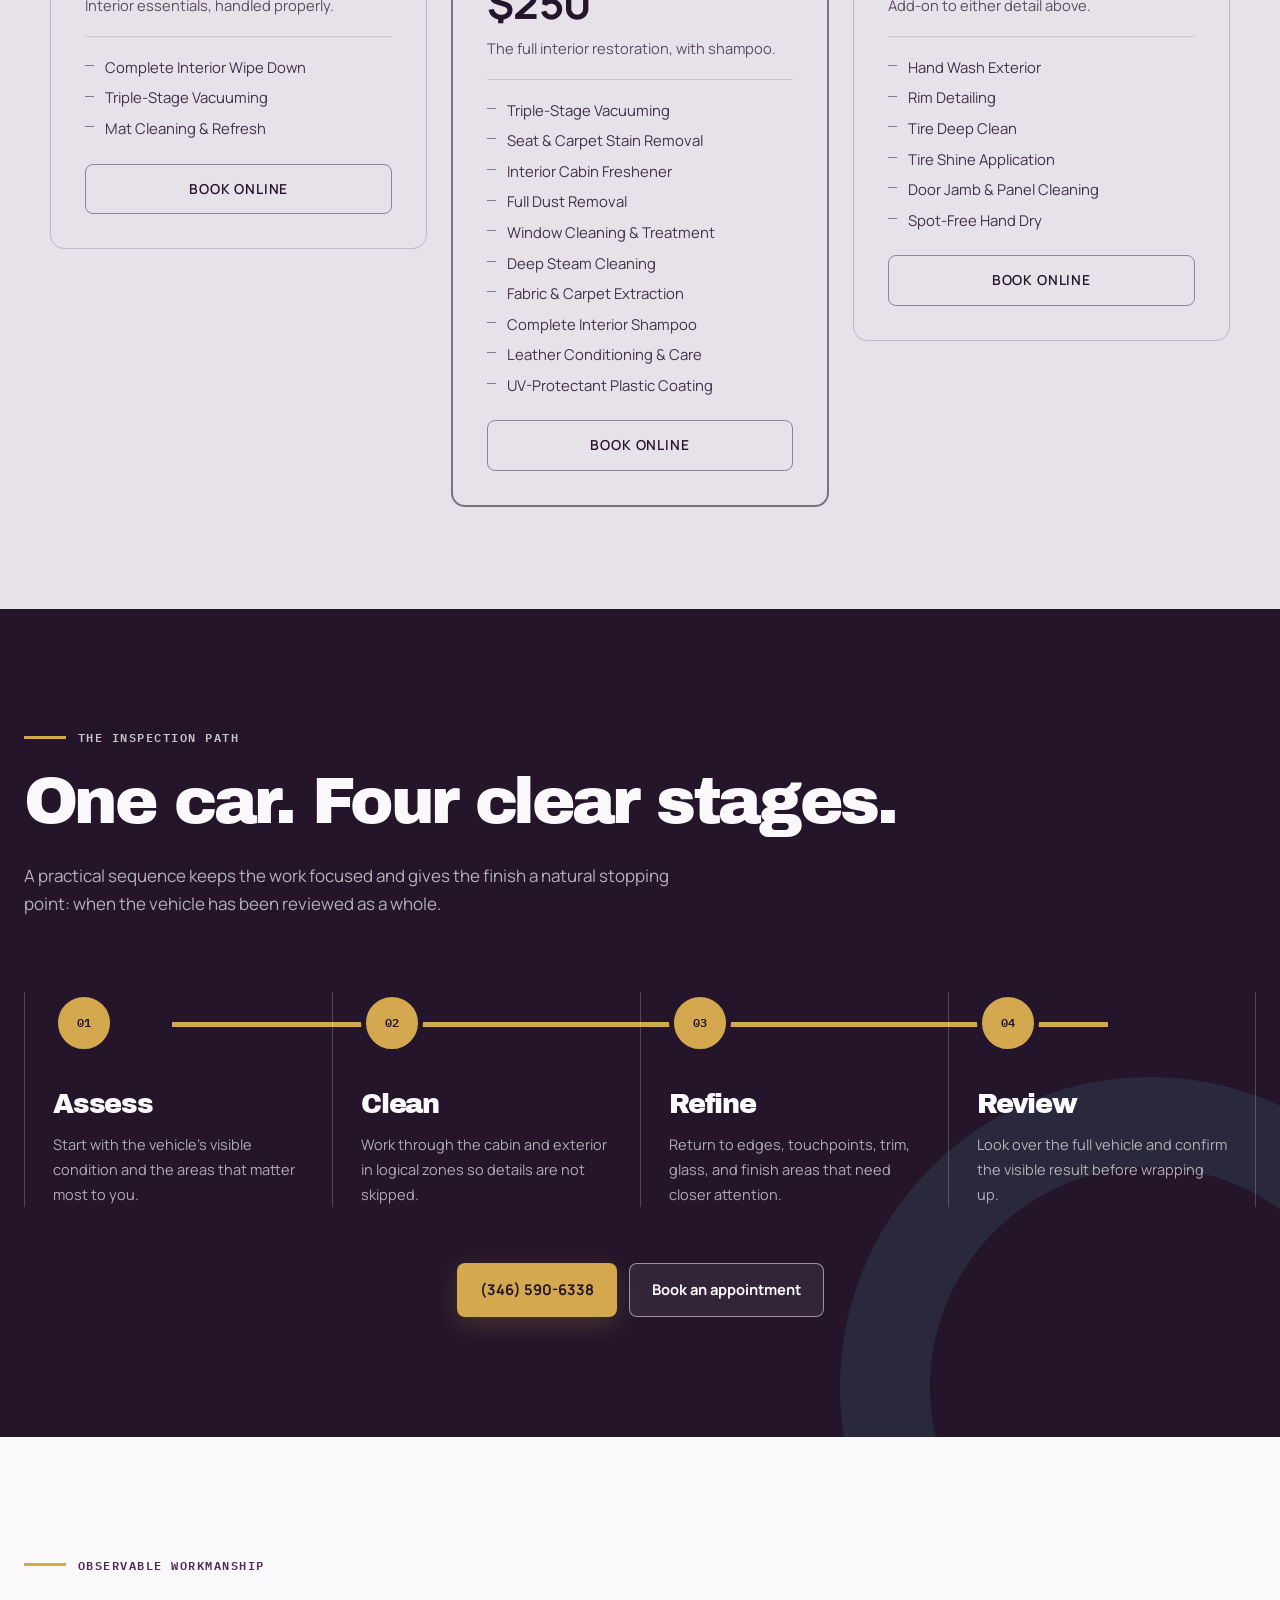
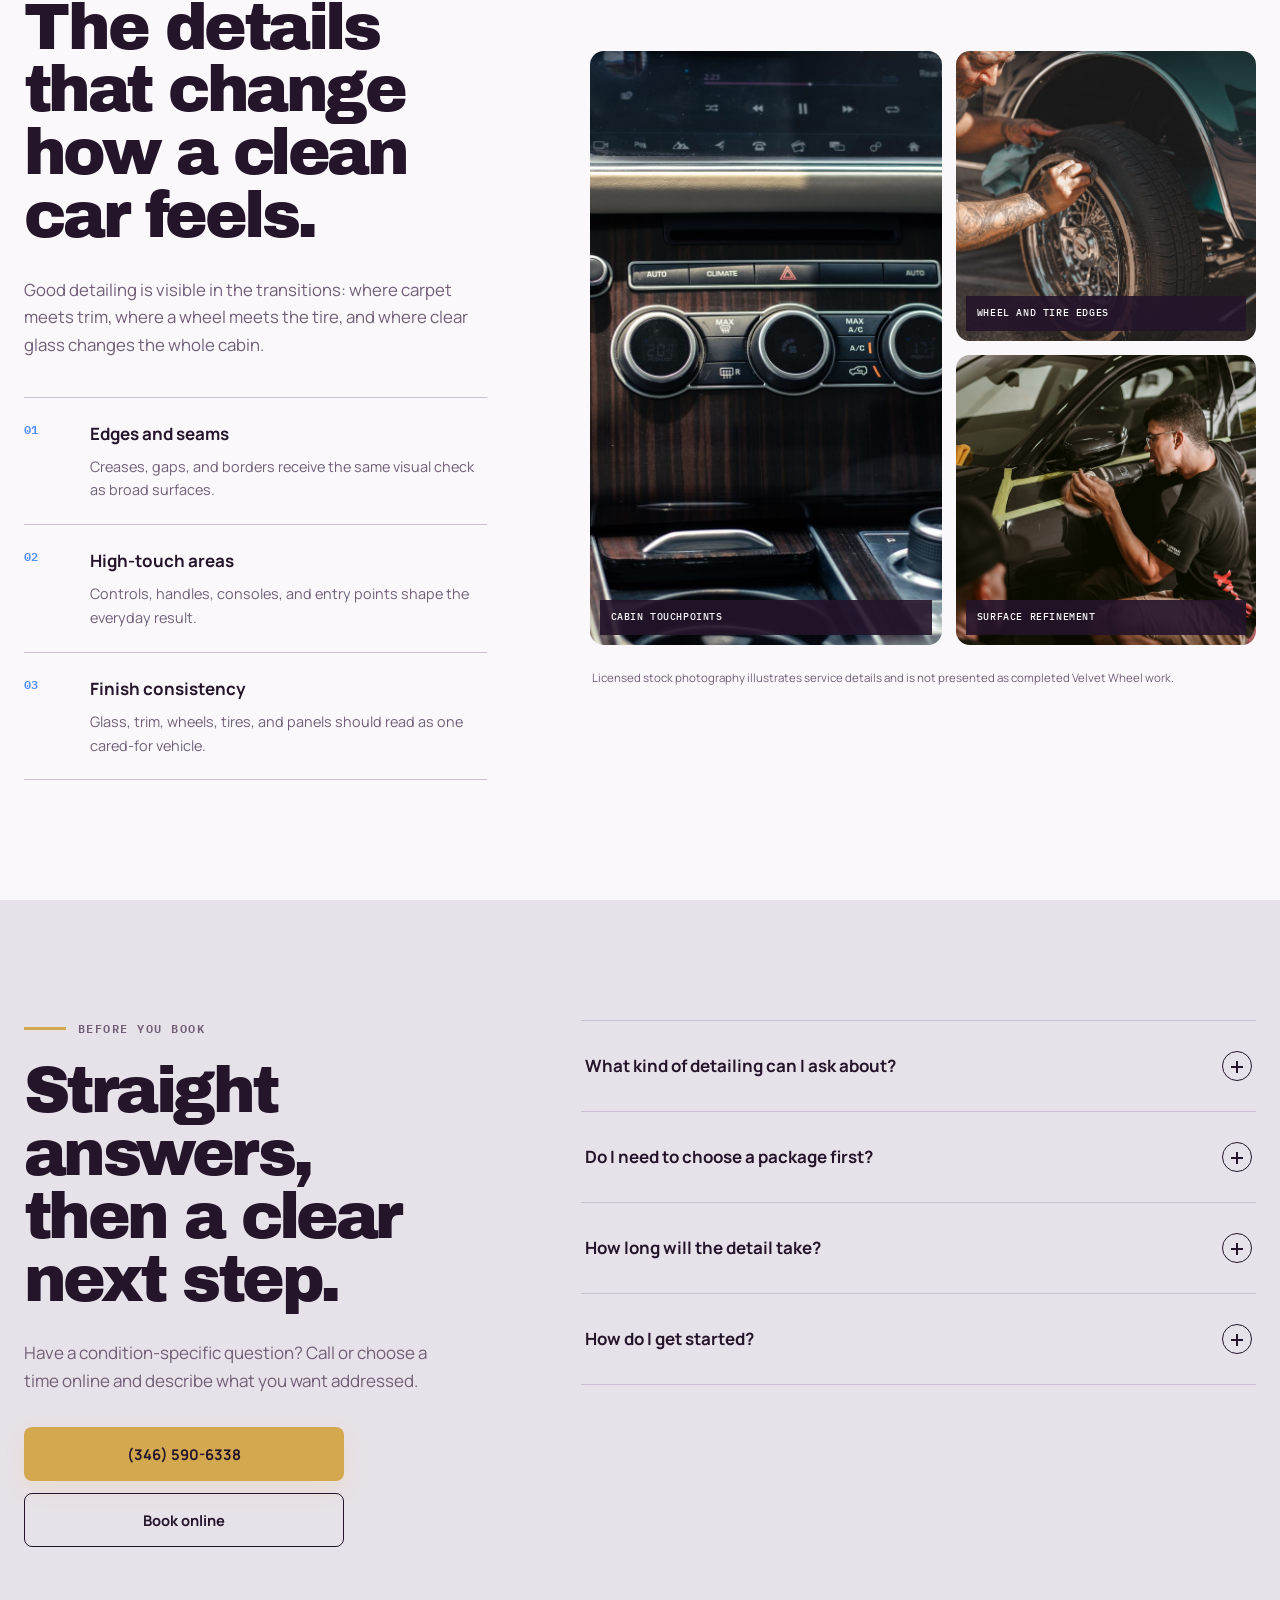
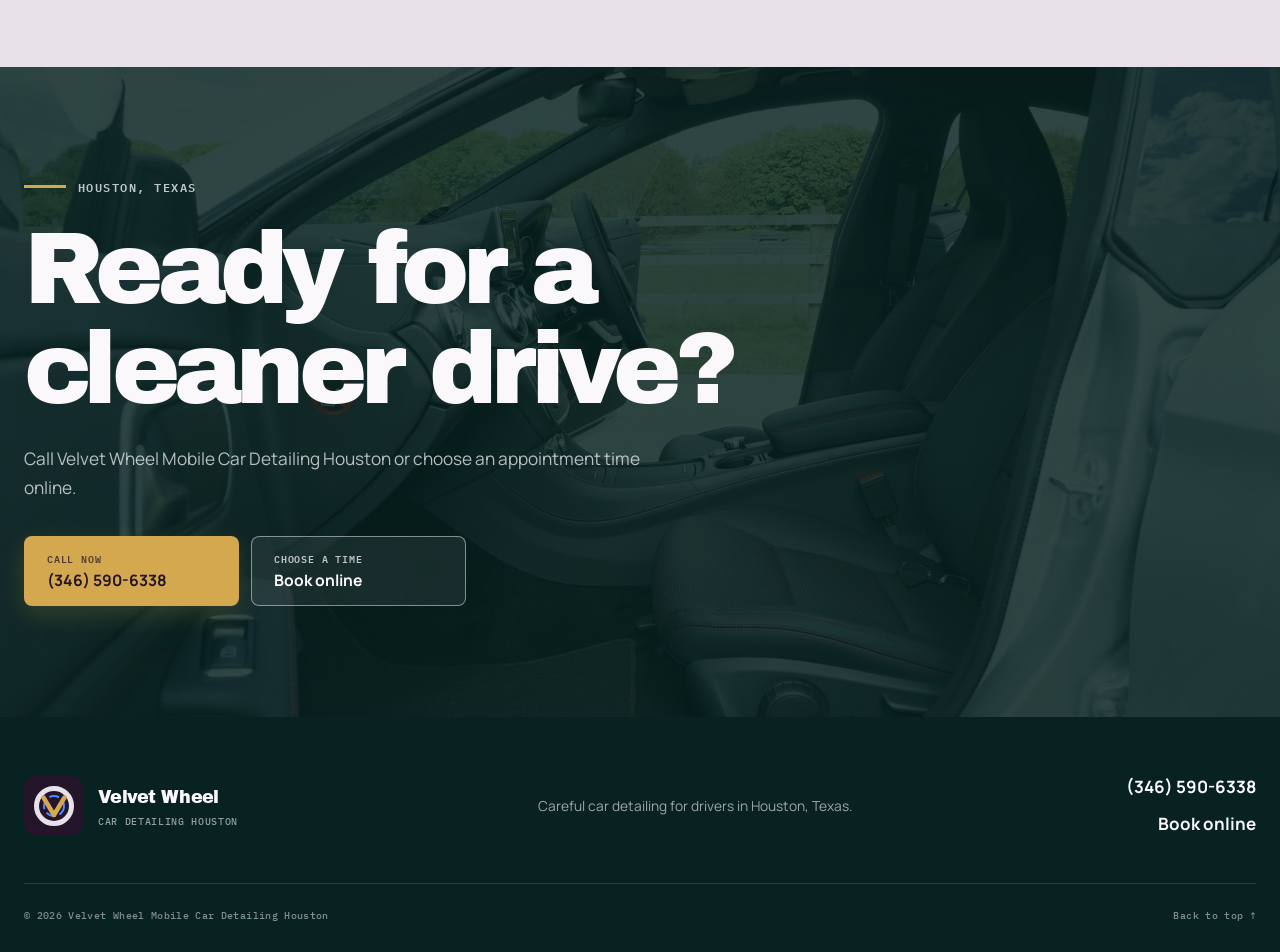
==== commit 501af545: "fix: sync GMB identity and pricing" ====
--- a/index.html
+++ b/index.html
@@ -3,7 +3,7 @@
   <head>
     <meta charset="utf-8">
     <meta name="viewport" content="width=device-width, initial-scale=1">
-    <title>Velvet Wheel Mobile Car Detailing Houston | Call or Book</title>
+    <title>Velvet Wheel Mobile Car Detailing Houston | Call or Book Online</title>
     <meta name="description" content="Velvet Wheel Mobile Car Detailing Houston offers careful interior, exterior, and finish-focused car detailing in Houston, Texas. Call or book online.">
     <meta name="theme-color" content="#24152b">
     <meta name="robots" content="index,follow,max-image-preview:large">
@@ -25,6 +25,15 @@
         "@type": "LocalBusiness",
         "name": "Velvet Wheel Mobile Car Detailing Houston",
         "url": "https://velvetwheel.shop/",
+        "telephone": "+1 346-590-6338",
+        "address": {
+          "@type": "PostalAddress",
+          "streetAddress": "4129 Riley Fuzzel Rd",
+          "addressLocality": "Spring",
+          "addressRegion": "TX",
+          "postalCode": "77386",
+          "addressCountry": "US"
+        },
         "description": "Careful interior, exterior, and finish-focused car detailing for drivers in Houston, Texas.",
         "areaServed": {
           "@type": "City",
@@ -104,7 +113,7 @@
             <a href="#questions">FAQ</a>
           </div>
           <div class="nav-actions">
-            <a class="button button-call button-small" href="#contact" aria-disabled="true" aria-label="Call Velvet Wheel at Phone pending">Phone pending</a>
+            <a class="button button-call button-small" href="tel:+13465906338" aria-label="Call Velvet Wheel at (346) 590-6338">(346) 590-6338</a>
             <a class="button button-book button-small" href="https://cal.com/sumitdatta/auto-detail-service">Book online</a>
           </div>
         </nav>
@@ -119,9 +128,9 @@
             <h1>A soft touch. <em>A sharper finish.</em></h1>
             <p class="hero-lede">Velvet Wheel Mobile Car Detailing Houston focuses on the cabin, body, and finish—the parts you see, touch, and notice every time you drive.</p>
             <div class="action-pair hero-actions">
-              <a class="button button-call" href="#contact" aria-disabled="true">
-                <span>Phone at launch</span>
-                <strong>Phone pending</strong>
+              <a class="button button-call" href="tel:+13465906338">
+                <span>(346) 590-6338</span>
+                <strong>(346) 590-6338</strong>
               </a>
               <a class="button button-book" href="https://cal.com/sumitdatta/auto-detail-service">
                 <span>Choose a time</span>
@@ -201,7 +210,7 @@
               <h3>Tell us what you’re seeing.</h3>
             </div>
             <div class="action-pair compact-actions">
-              <a class="button button-call" href="#contact" aria-disabled="true">Phone pending</a>
+              <a class="button button-call" href="tel:+13465906338">(346) 590-6338</a>
               <a class="button button-book dark-book" href="https://cal.com/sumitdatta/auto-detail-service">Book online</a>
             </div>
           </div>
@@ -294,7 +303,7 @@
           </ol>
 
           <div class="process-actions action-pair">
-            <a class="button button-call" href="#contact" aria-disabled="true">Phone at launch</a>
+            <a class="button button-call" href="tel:+13465906338">(346) 590-6338</a>
             <a class="button button-book button-book-light" href="https://cal.com/sumitdatta/auto-detail-service">Book an appointment</a>
           </div>
         </div>
@@ -338,7 +347,7 @@
             <h2>Straight answers, then a clear next step.</h2>
             <p>Have a condition-specific question? Call or choose a time online and describe what you want addressed.</p>
             <div class="action-pair stacked-actions">
-              <a class="button button-call" href="#contact" aria-disabled="true">Phone pending</a>
+              <a class="button button-call" href="tel:+13465906338">(346) 590-6338</a>
               <a class="button button-book dark-book" href="https://cal.com/sumitdatta/auto-detail-service">Book online</a>
             </div>
           </div>
@@ -358,7 +367,7 @@
             </details>
             <details>
               <summary>How do I get started?<span aria-hidden="true"></span></summary>
-              <p>Call Velvet Wheel at Phone pending or use the online appointment link. Both paths let you start with your vehicle and what it needs.</p>
+              <p>Call Velvet Wheel at (346) 590-6338 or use the online appointment link. Both paths let you start with your vehicle and what it needs.</p>
             </details>
           </div>
         </div>
@@ -373,7 +382,7 @@
           <h2>Ready for a cleaner drive?</h2>
           <p>Call Velvet Wheel Mobile Car Detailing Houston or choose an appointment time online.</p>
           <div class="action-pair final-actions">
-            <a class="button button-call" href="#contact" aria-disabled="true"><span>Phone pending</span><strong>Phone pending</strong></a>
+            <a class="button button-call" href="tel:+13465906338"><span>Call now</span><strong>(346) 590-6338</strong></a>
             <a class="button button-book" href="https://cal.com/sumitdatta/auto-detail-service"><span>Choose a time</span><strong>Book online</strong></a>
           </div>
         </div>
@@ -388,7 +397,7 @@
         </div>
         <p>Careful car detailing for drivers in Houston, Texas.</p>
         <div class="footer-actions">
-          <a href="#contact" aria-disabled="true">Phone pending</a>
+          <a href="tel:+13465906338">(346) 590-6338</a>
           <a href="https://cal.com/sumitdatta/auto-detail-service">Book online</a>
         </div>
       </div>
@@ -399,7 +408,7 @@
     </footer>
 
     <div class="mobile-sticky" aria-label="Contact options">
-      <a class="sticky-call" href="#contact" aria-disabled="true"><span>Call</span><strong>Phone pending</strong></a>
+      <a class="sticky-call" href="tel:+13465906338"><span>Call</span><strong>(346) 590-6338</strong></a>
       <a class="sticky-book" href="https://cal.com/sumitdatta/auto-detail-service"><span>Book</span><strong>Online</strong></a>
     </div>
 
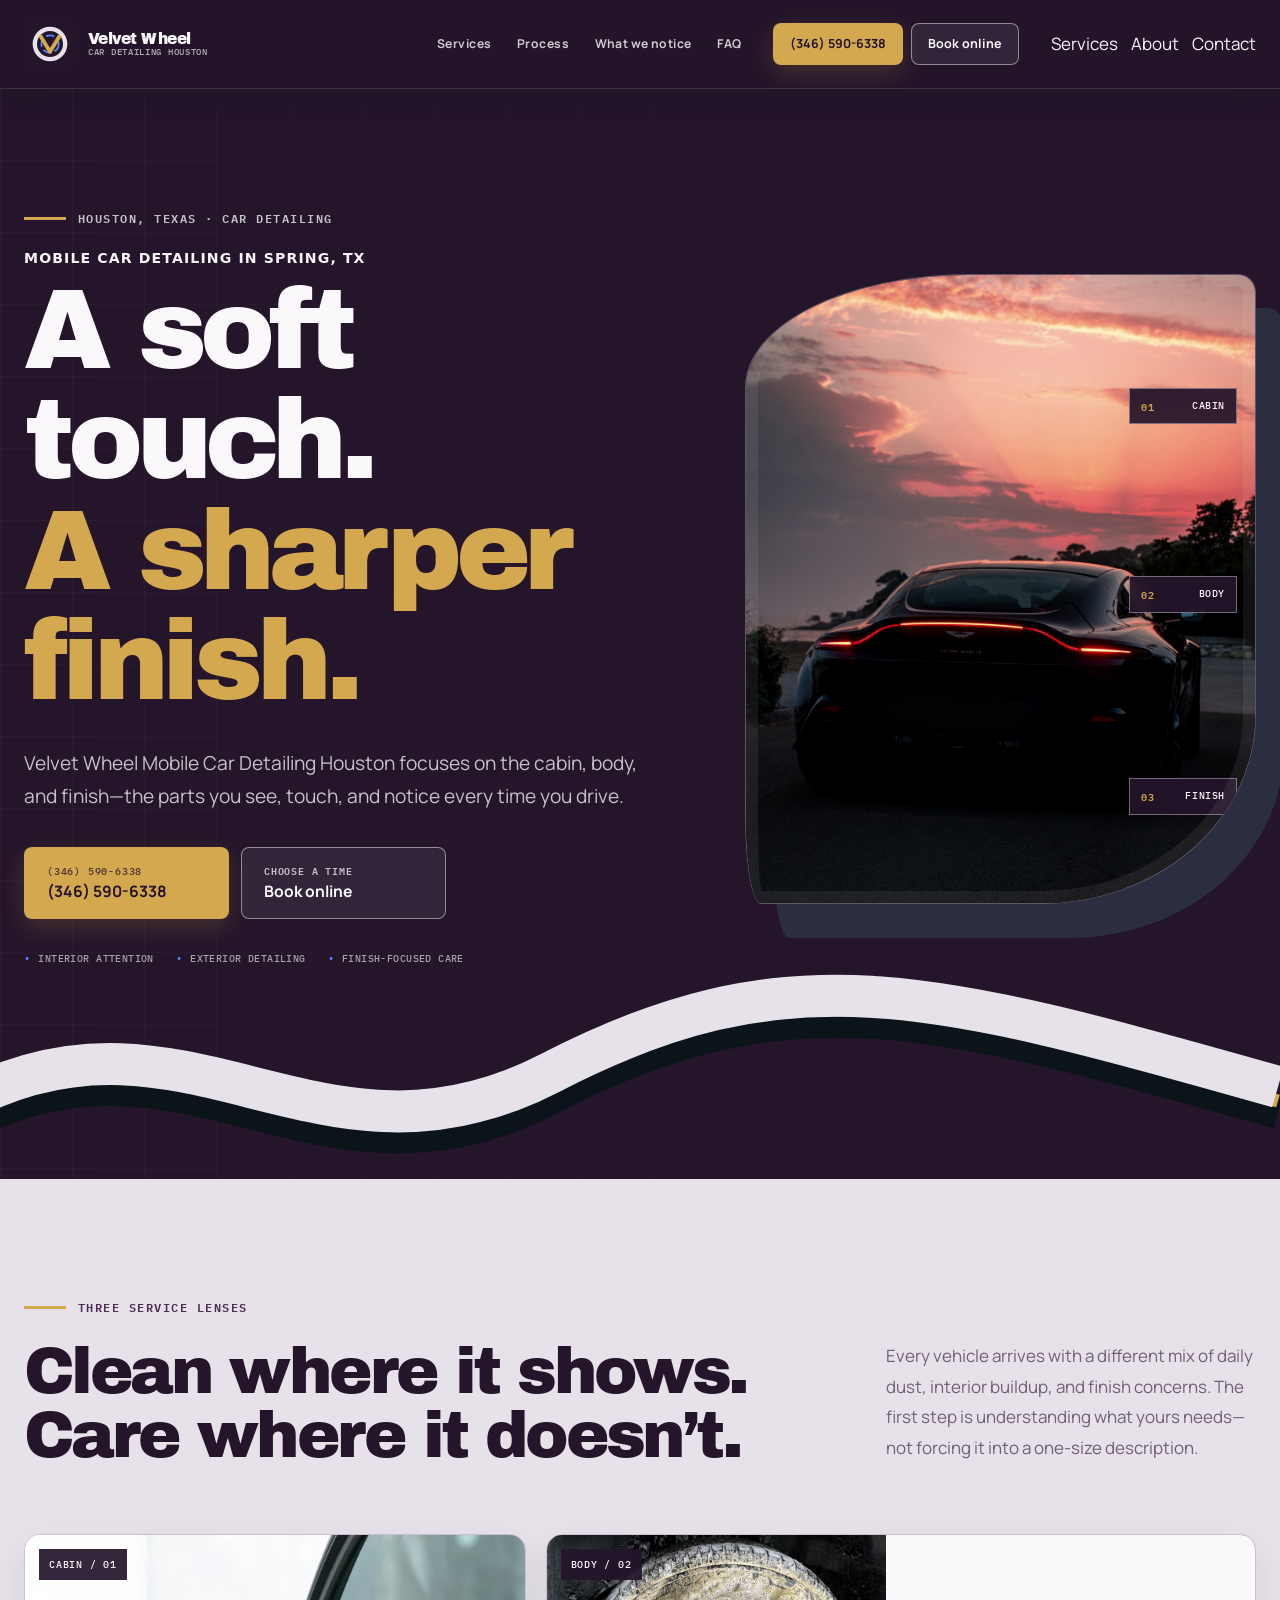
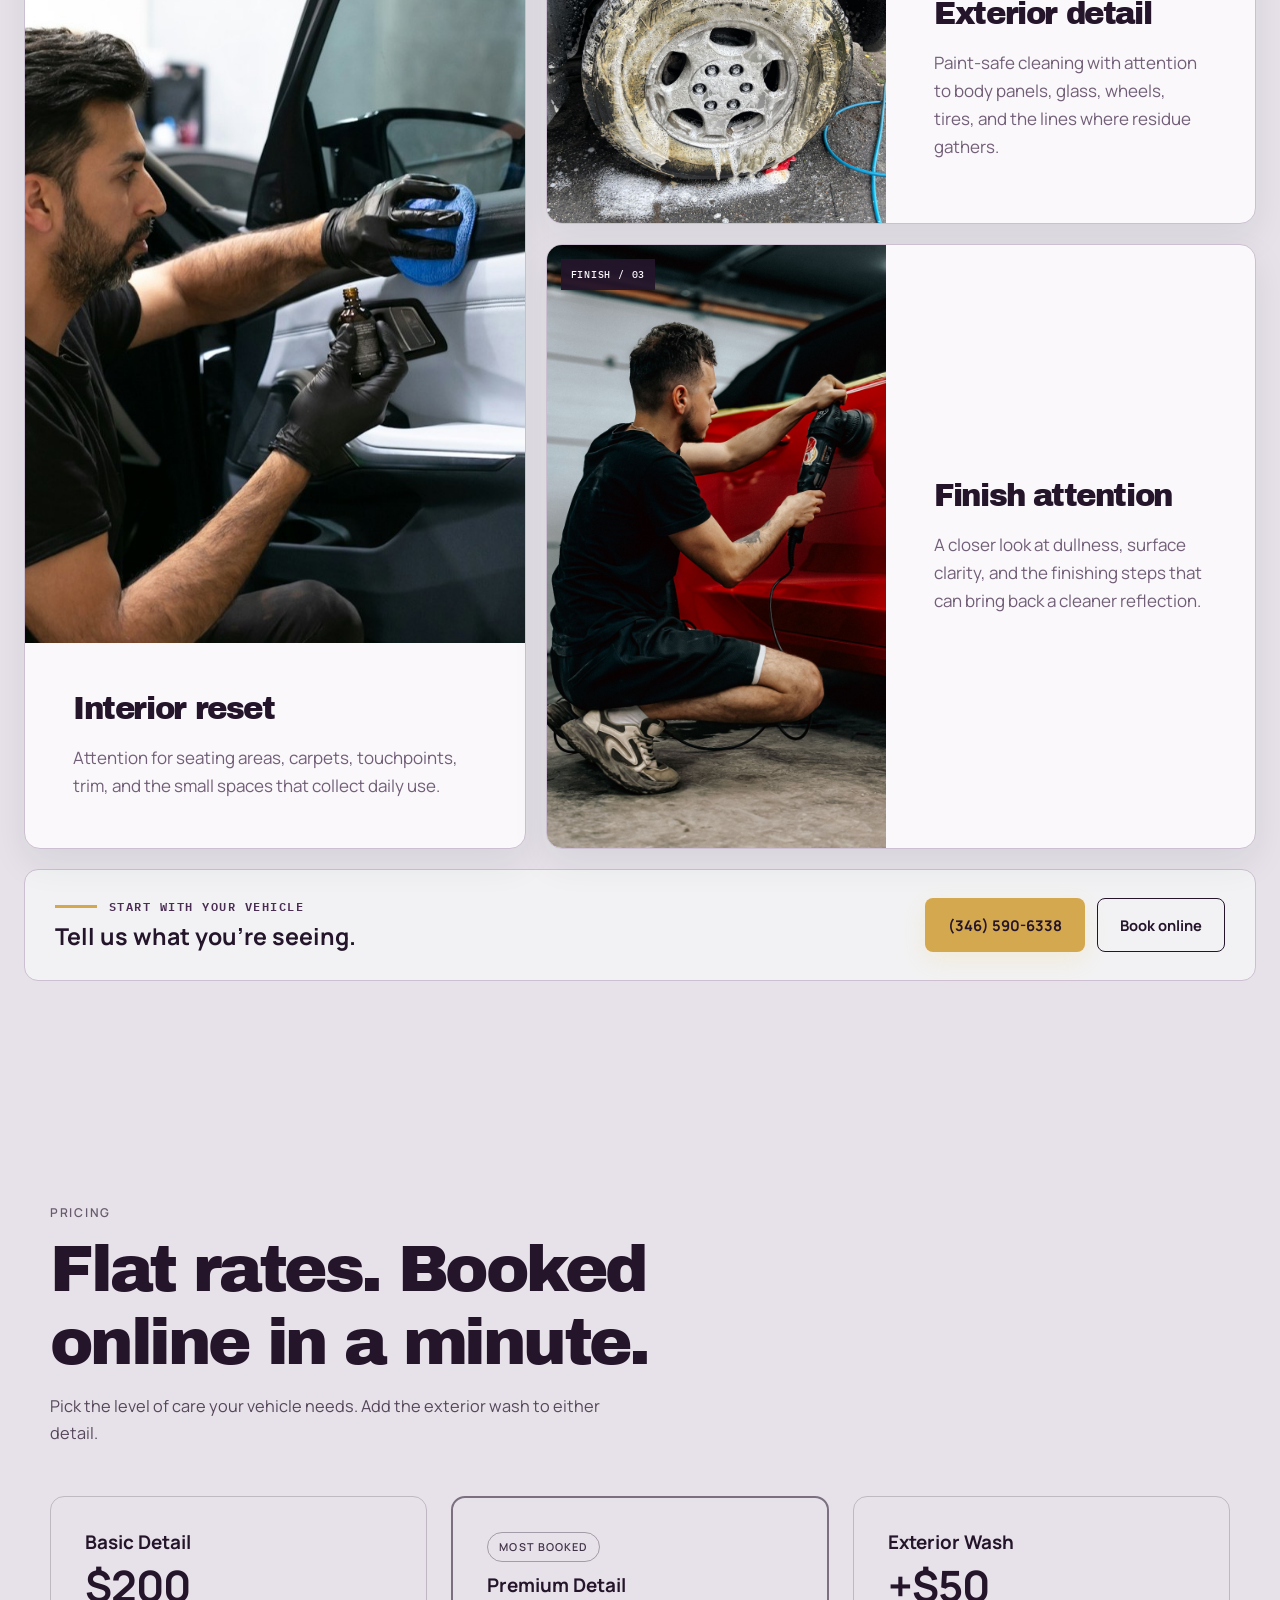
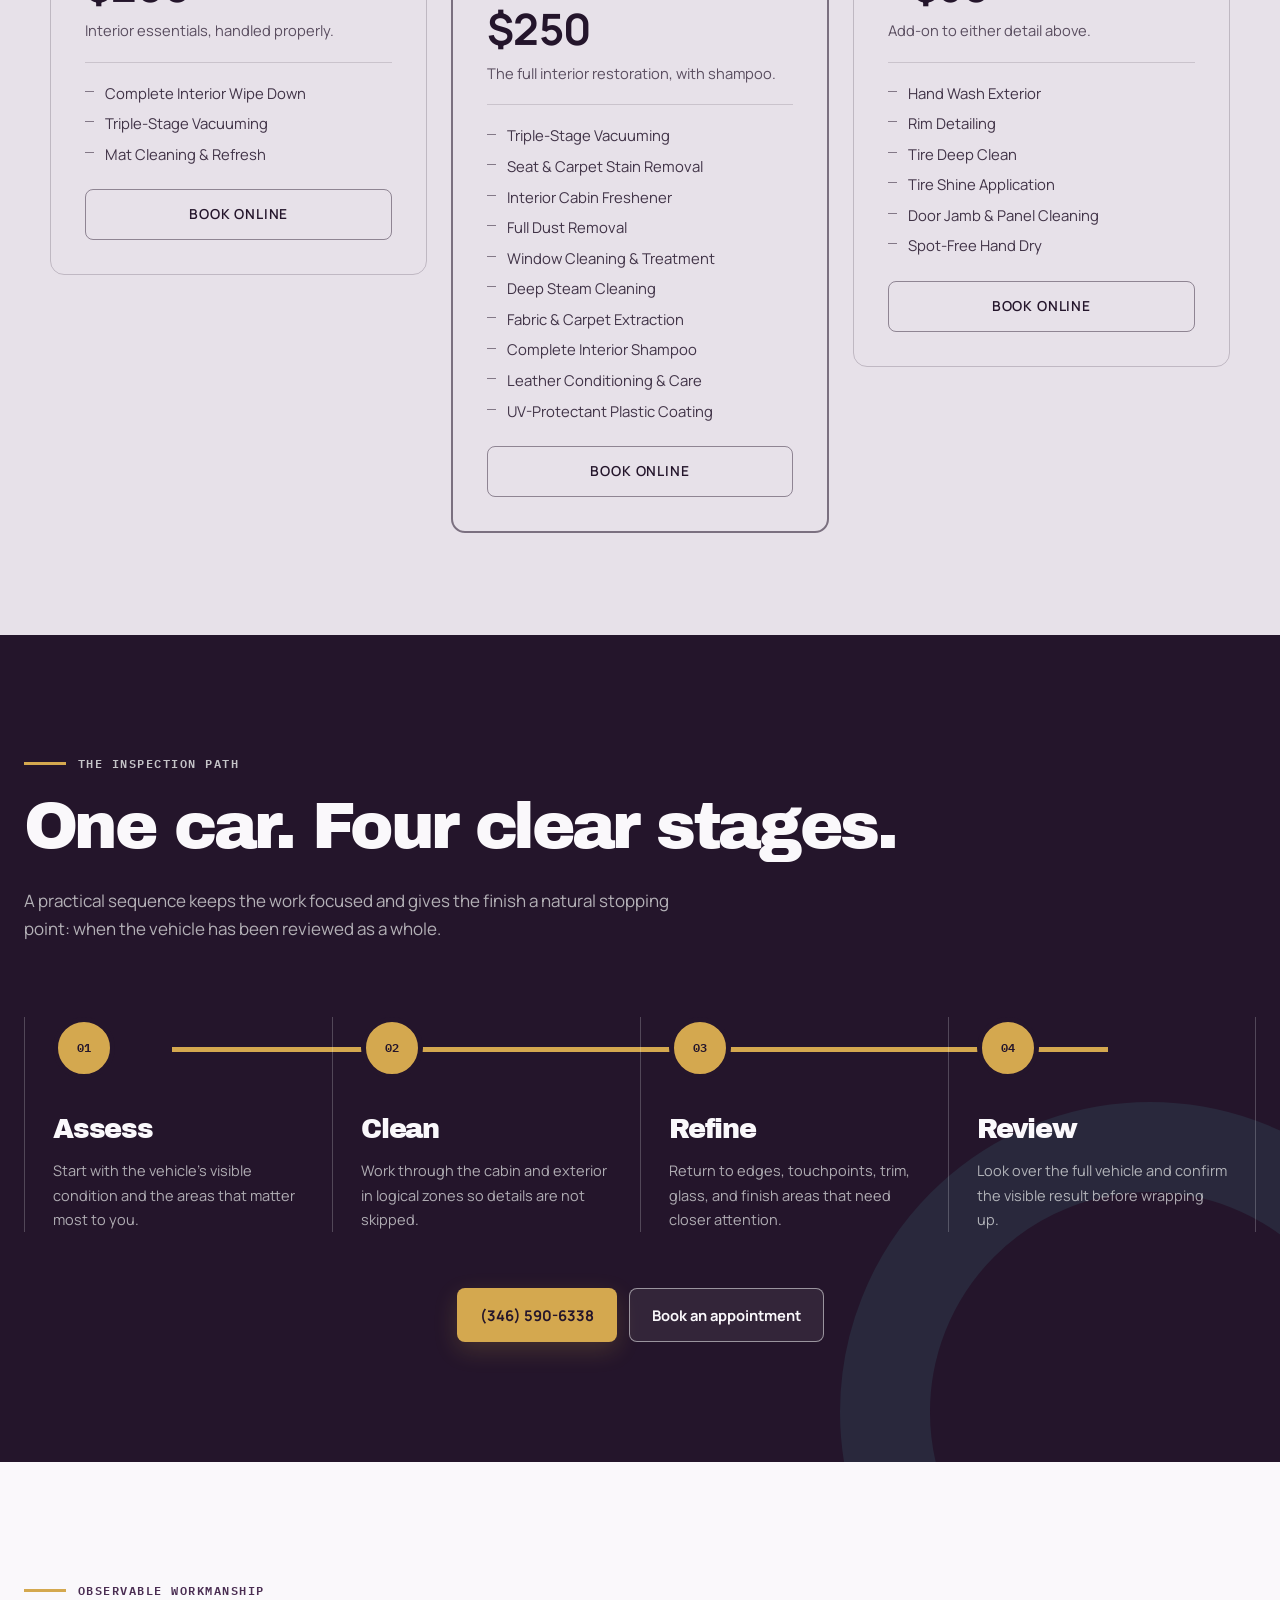
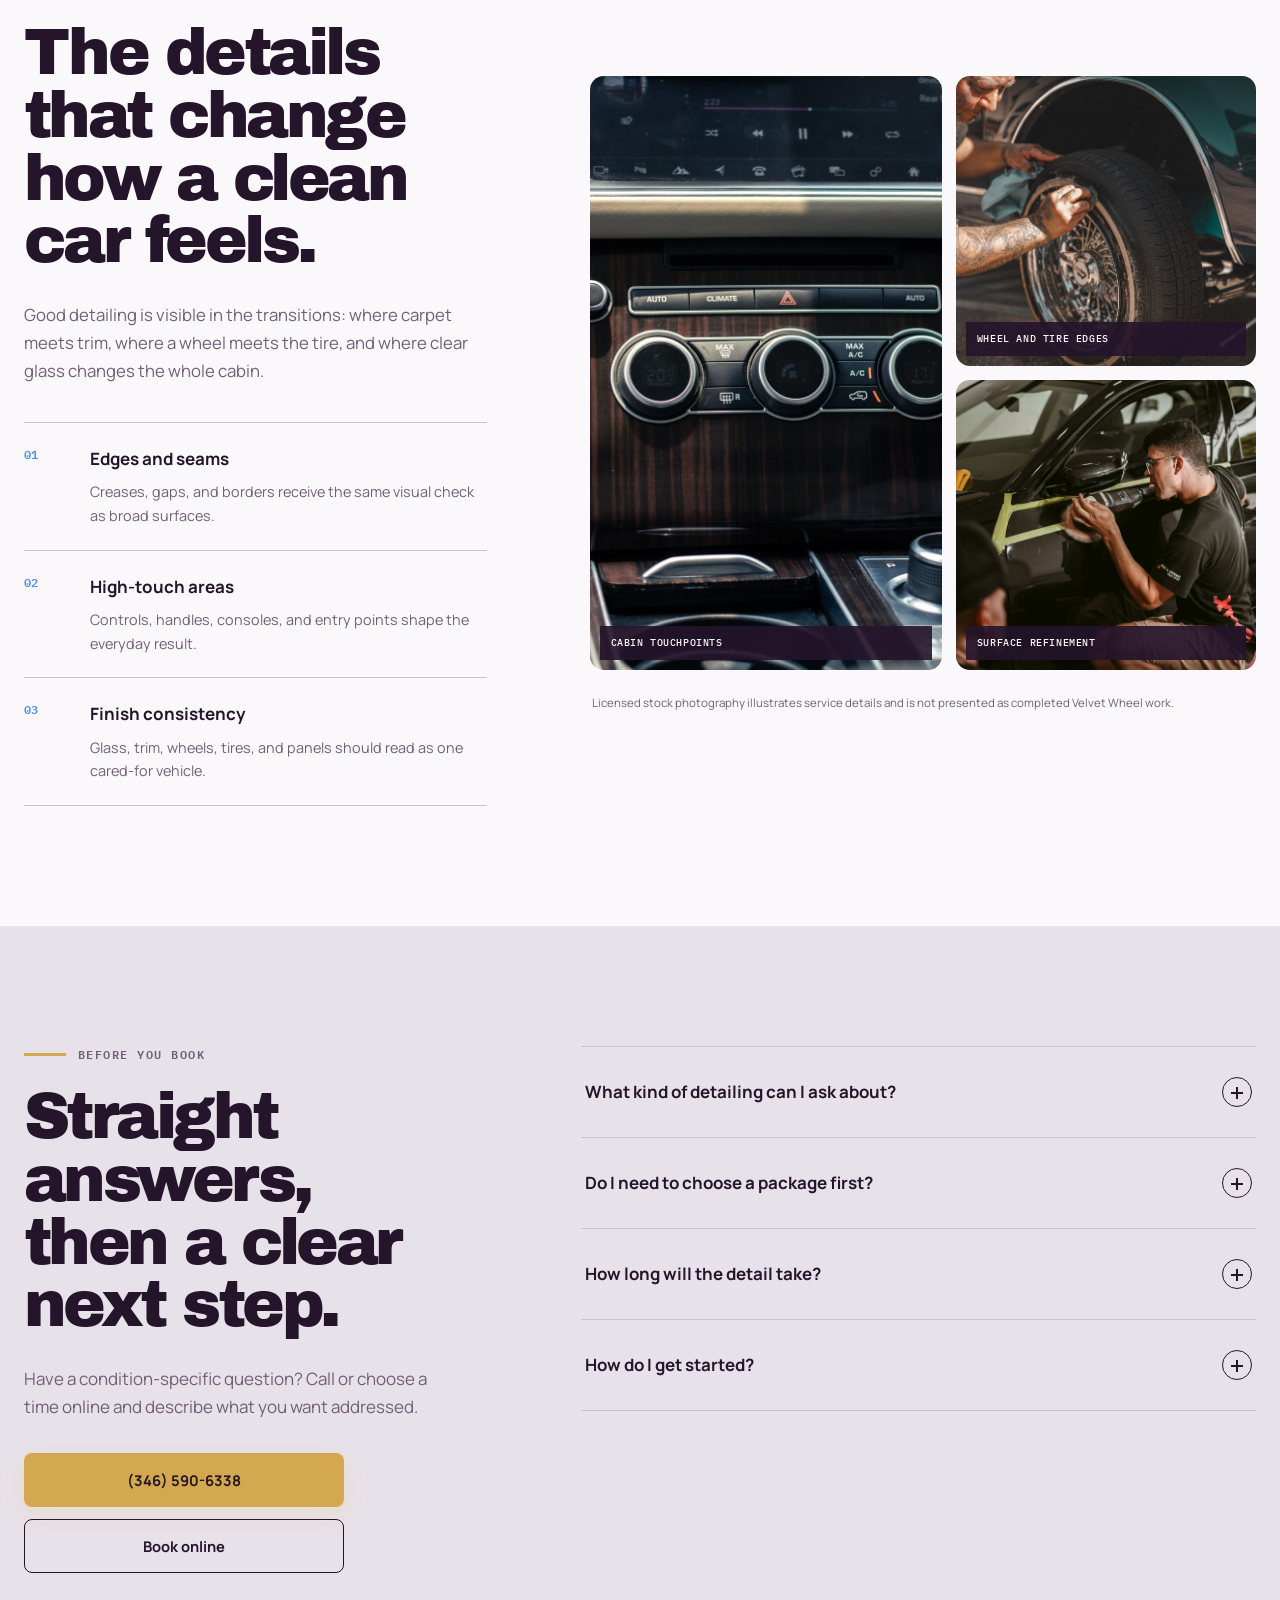
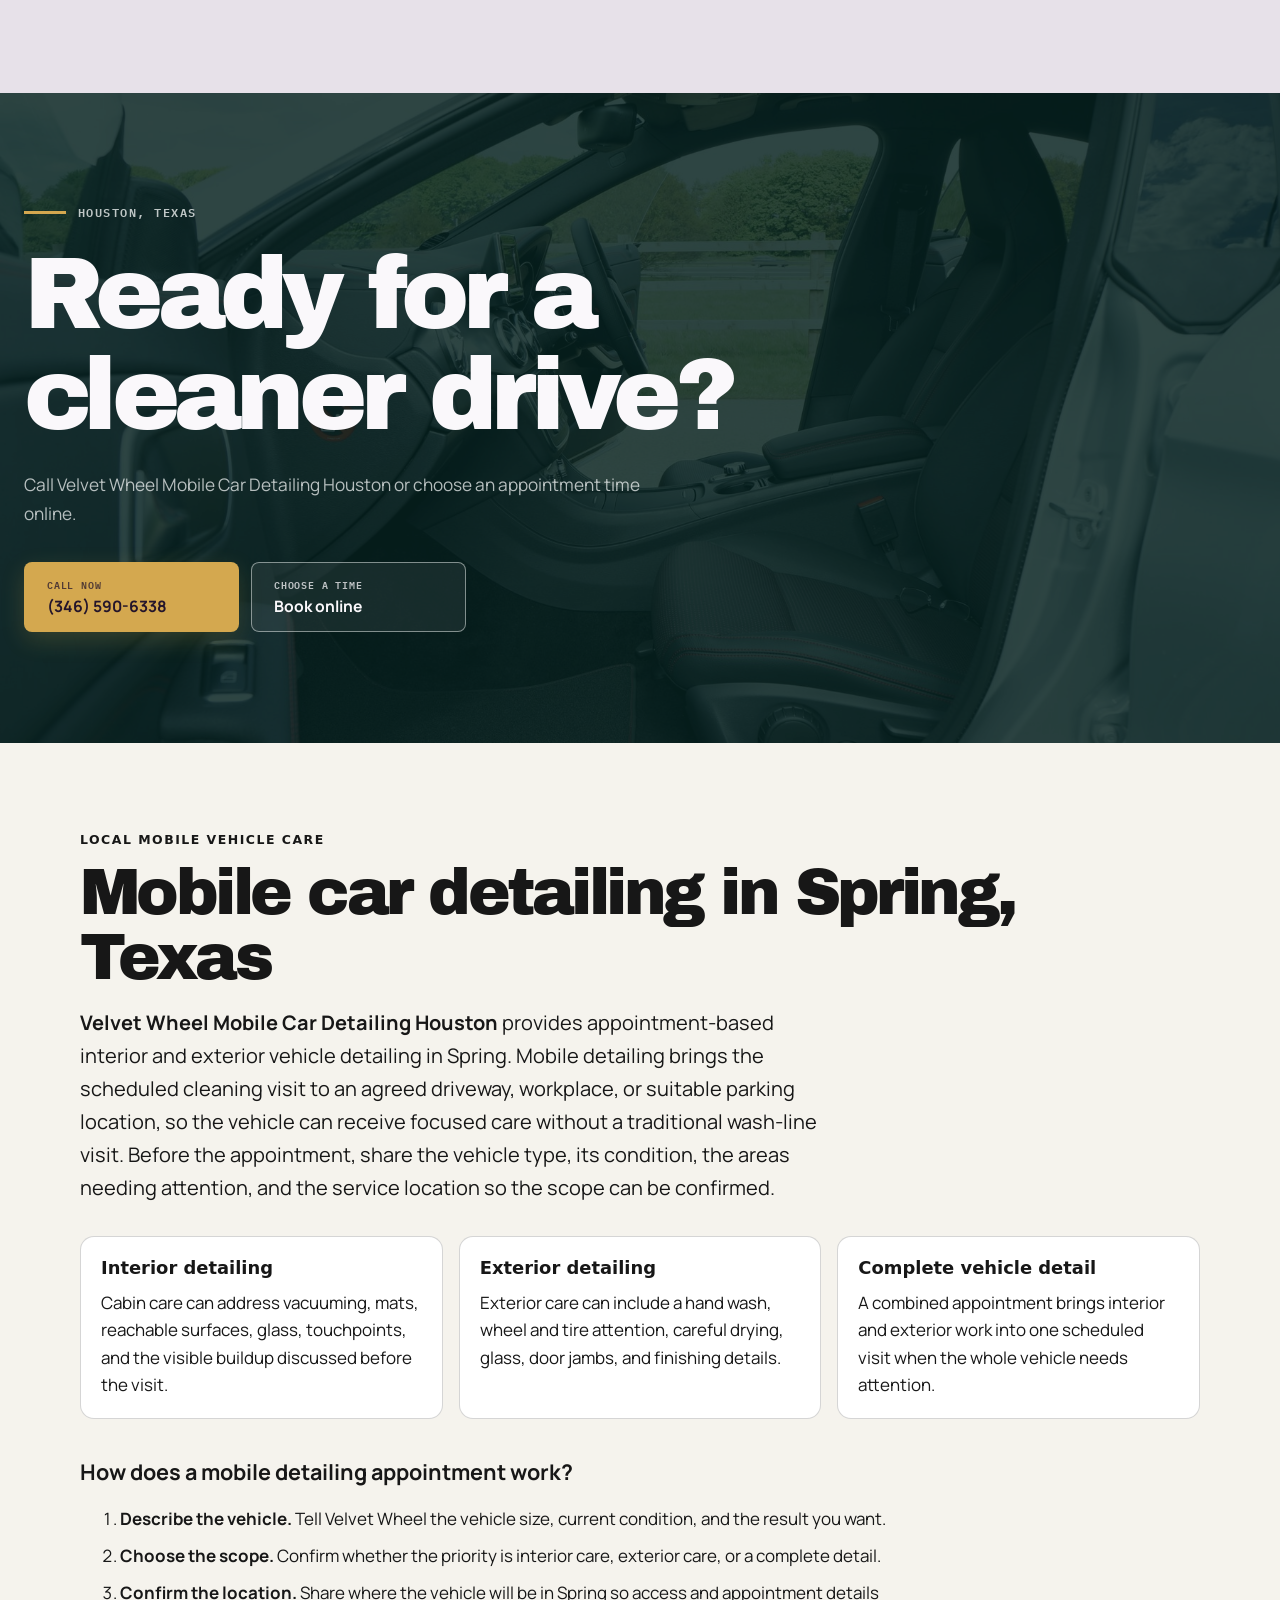
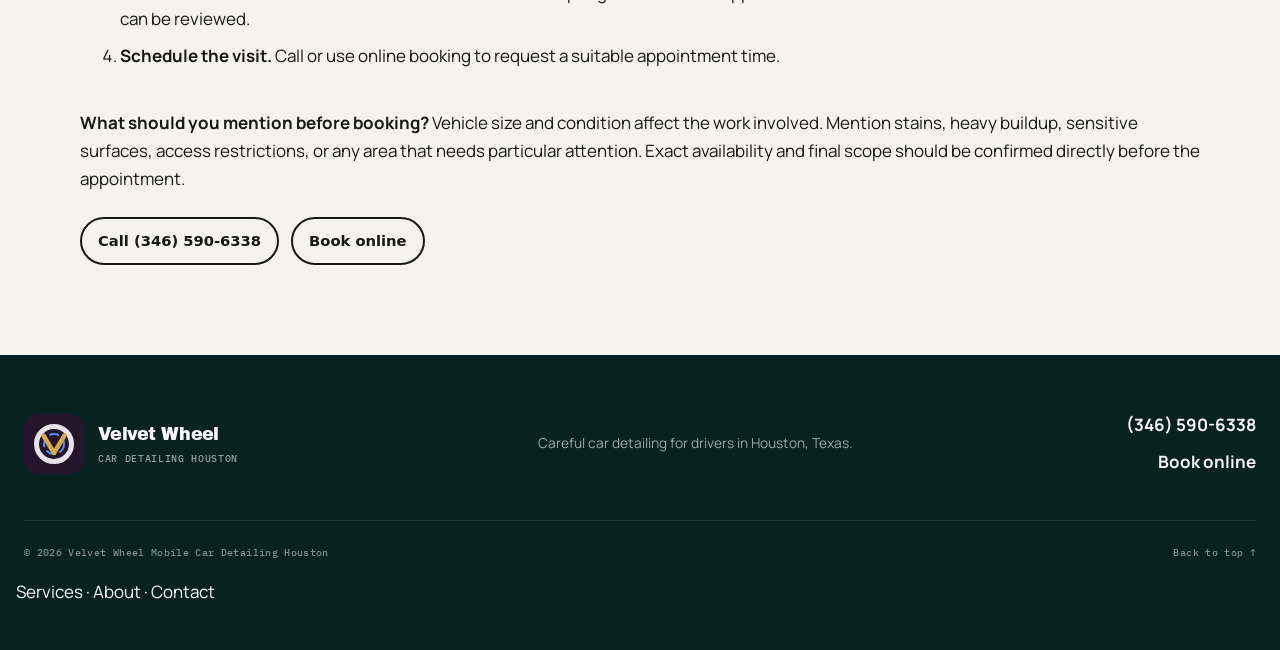
==== commit c63eaa6f: "Sync live site and add Cloudflare Workers deploy config Co-Authored-By: Claude Opus 5.5 <noreply@ant" ====
--- a/index.html
+++ b/index.html
@@ -3,90 +3,166 @@
   <head>
     <meta charset="utf-8">
     <meta name="viewport" content="width=device-width, initial-scale=1">
-    <title>Velvet Wheel Mobile Car Detailing Houston | Call or Book Online</title>
-    <meta name="description" content="Velvet Wheel Mobile Car Detailing Houston offers careful interior, exterior, and finish-focused car detailing in Houston, Texas. Call or book online.">
+    <title>Mobile Car Detailing in Spring, TX | Velvet Wheel</title>
     <meta name="theme-color" content="#24152b">
-    <meta name="robots" content="index,follow,max-image-preview:large">
     <link rel="canonical" href="https://velvetwheel.shop/">
     <link rel="icon" href="assets/favicon.svg" type="image/svg+xml">
     <link rel="preload" href="assets/fonts/archivo-black.ttf" as="font" type="font/ttf" crossorigin>
     <link rel="preload" href="assets/hero-foam-car.jpg" as="image">
     <link rel="stylesheet" href="styles.css">
-    <meta property="og:type" content="website">
-    <meta property="og:title" content="Velvet Wheel Mobile Car Detailing Houston">
-    <meta property="og:description" content="Careful car detailing for the cabin, body, and finish. Call or book online in Houston, Texas.">
-    <meta property="og:url" content="https://velvetwheel.shop/">
-    <meta property="og:image" content="https://velvetwheel.shop/assets/hero-foam-car.jpg">
-    <meta property="og:locale" content="en_US">
-    <meta name="twitter:card" content="summary_large_image">
     <script type="application/ld+json">
-      {
-        "@context": "https://schema.org",
-        "@type": "LocalBusiness",
-        "name": "Velvet Wheel Mobile Car Detailing Houston",
-        "url": "https://velvetwheel.shop/",
-        "telephone": "+1 346-590-6338",
-        "address": {
-          "@type": "PostalAddress",
-          "streetAddress": "4129 Riley Fuzzel Rd",
-          "addressLocality": "Spring",
-          "addressRegion": "TX",
-          "postalCode": "77386",
-          "addressCountry": "US"
-        },
-        "description": "Careful interior, exterior, and finish-focused car detailing for drivers in Houston, Texas.",
-        "areaServed": {
-          "@type": "City",
-          "name": "Houston, Texas"
-        },
-        "knowsAbout": [
-          "Car detailing",
-          "Interior car detailing",
-          "Exterior car detailing",
-          "Vehicle finish care"
-        ],
-        "priceRange": "$200-$250",
-        "makesOffer": [
-          {
-            "@type": "Offer",
-            "name": "Basic Detail",
-            "price": "200",
-            "priceCurrency": "USD",
-            "availability": "https://schema.org/InStock",
-            "itemOffered": {
-              "@type": "Service",
-              "name": "Basic Detail",
-              "description": "Interior essentials: complete interior wipe down, triple-stage vacuuming, and mat cleaning and refresh."
-            }
-          },
-          {
-            "@type": "Offer",
-            "name": "Premium Detail",
-            "price": "250",
-            "priceCurrency": "USD",
-            "availability": "https://schema.org/InStock",
-            "itemOffered": {
-              "@type": "Service",
-              "name": "Premium Detail",
-              "description": "The full interior restoration, including complete interior shampoo, deep steam cleaning, fabric and carpet extraction, and leather conditioning."
-            }
-          },
-          {
-            "@type": "Offer",
-            "name": "Exterior Wash",
-            "price": "50",
-            "priceCurrency": "USD",
-            "availability": "https://schema.org/InStock",
-            "itemOffered": {
-              "@type": "Service",
-              "name": "Exterior Wash",
-              "description": "Add-on exterior wash: hand wash, rim detailing, tire deep clean and shine, door jamb cleaning, and spot-free hand dry."
-            }
-          }
-        ]
+{
+  "@context": "https://schema.org",
+  "@type": "AutomotiveBusiness",
+  "name": "Velvet Wheel Mobile Car Detailing Houston",
+  "url": "https://velvetwheel.shop/",
+  "telephone": "+1 346-590-6338",
+  "address": {
+    "@type": "PostalAddress",
+    "streetAddress": "4129 Riley Fuzzel Rd",
+    "addressLocality": "Spring",
+    "addressRegion": "TX",
+    "postalCode": "77386",
+    "addressCountry": "US"
+  },
+  "description": "Careful interior, exterior, and finish-focused car detailing for drivers in Houston, Texas.",
+  "areaServed": {
+    "@type": "City",
+    "name": "Spring",
+    "containedInPlace": {
+      "@type": "State",
+      "name": "Texas"
+    }
+  },
+  "knowsAbout": [
+    "Car detailing",
+    "Interior car detailing",
+    "Exterior car detailing",
+    "Vehicle finish care"
+  ],
+  "priceRange": "$200-$250",
+  "makesOffer": [
+    {
+      "@type": "Offer",
+      "name": "Basic Detail",
+      "price": "200",
+      "priceCurrency": "USD",
+      "availability": "https://schema.org/InStock",
+      "itemOffered": {
+        "@type": "Service",
+        "name": "Basic Detail",
+        "description": "Interior essentials: complete interior wipe down, triple-stage vacuuming, and mat cleaning and refresh."
       }
+    },
+    {
+      "@type": "Offer",
+      "name": "Premium Detail",
+      "price": "250",
+      "priceCurrency": "USD",
+      "availability": "https://schema.org/InStock",
+      "itemOffered": {
+        "@type": "Service",
+        "name": "Premium Detail",
+        "description": "The full interior restoration, including complete interior shampoo, deep steam cleaning, fabric and carpet extraction, and leather conditioning."
+      }
+    },
+    {
+      "@type": "Offer",
+      "name": "Exterior Wash",
+      "price": "50",
+      "priceCurrency": "USD",
+      "availability": "https://schema.org/InStock",
+      "itemOffered": {
+        "@type": "Service",
+        "name": "Exterior Wash",
+        "description": "Add-on exterior wash: hand wash, rim detailing, tire deep clean and shine, door jamb cleaning, and spot-free hand dry."
+      }
+    }
+  ],
+  "@id": "https://velvetwheel.shop/#business",
+  "geo": {
+    "@type": "GeoCoordinates",
+    "latitude": 30.0919108,
+    "longitude": -95.4057018
+  },
+  "image": "https://velvetwheel.shop/assets/hero-foam-car.jpg",
+  "contactPoint": {
+    "@type": "ContactPoint",
+    "telephone": "+1 346-590-6338",
+    "contactType": "customer service",
+    "areaServed": "US-TX",
+    "availableLanguage": "English"
+  }
+}
     </script>
-  </head>
+<!-- SEO-GEO:START -->
+  <meta name="description" content="Mobile car detailing in Spring, TX from Velvet Wheel, with interior cleaning, exterior hand washing, and complete details. Call or book online.">
+  <meta name="robots" content="index, follow, max-image-preview:large, max-snippet:-1, max-video-preview:-1">
+  <meta property="og:locale" content="en_US">
+  <meta property="og:type" content="website">
+  <meta property="og:site_name" content="Velvet Wheel">
+  <meta property="og:title" content="Mobile Car Detailing in Spring, TX | Velvet Wheel">
+  <meta property="og:description" content="Mobile car detailing in Spring, TX from Velvet Wheel, with interior cleaning, exterior hand washing, and complete details. Call or book online.">
+  <meta property="og:url" content="https://velvetwheel.shop/">
+  <meta property="og:image" content="https://velvetwheel.shop/assets/hero-foam-car.jpg">
+  <meta name="twitter:image" content="https://velvetwheel.shop/assets/hero-foam-car.jpg">
+  <meta name="twitter:card" content="summary_large_image">
+  <meta name="twitter:title" content="Mobile Car Detailing in Spring, TX | Velvet Wheel">
+  <meta name="twitter:description" content="Mobile car detailing in Spring, TX from Velvet Wheel, with interior cleaning, exterior hand washing, and complete details. Call or book online.">
+  <style id="seo-geo-styles">
+    .seo-local-intent { display:block; margin:0 0 .55rem; font:700 clamp(.78rem,1.1vw,.95rem)/1.2 system-ui,sans-serif; letter-spacing:.08em; text-transform:uppercase; }
+    .seo-geo-section { background:#f5f3ed; color:#171717; padding:clamp(3.5rem,7vw,6.5rem) clamp(1.25rem,5vw,5rem); }
+    .seo-geo-inner { width:min(1120px,100%); margin:0 auto; }
+    .seo-geo-kicker { margin:0 0 .75rem; font:700 .78rem/1.2 system-ui,sans-serif; letter-spacing:.12em; text-transform:uppercase; }
+    .seo-geo-section h2 { max-width:22ch; margin:0 0 1rem; color:inherit; font-size:clamp(2rem,5vw,4rem); line-height:1.02; }
+    .seo-geo-answer { max-width:760px; margin:0 0 2rem; font-size:clamp(1.05rem,2vw,1.25rem); line-height:1.65; }
+    .seo-geo-grid { display:grid; grid-template-columns:repeat(3,minmax(0,1fr)); gap:1rem; margin:2rem 0; }
+    .seo-geo-card { border:1px solid rgba(23,23,23,.18); border-radius:14px; padding:1.25rem; background:#fff; }
+    .seo-geo-card h3 { margin:0 0 .6rem; color:inherit; font:700 1.12rem/1.25 system-ui,sans-serif; }
+    .seo-geo-card p { margin:0; line-height:1.6; }
+    .seo-geo-steps { max-width:820px; margin:2.5rem 0; }
+    .seo-geo-steps li { margin:.65rem 0; line-height:1.55; }
+    .seo-geo-actions { display:flex; flex-wrap:wrap; gap:.75rem; margin-top:1.5rem; }
+    .seo-geo-action { display:inline-flex; align-items:center; min-height:48px; padding:.75rem 1rem; border:2px solid currentColor; border-radius:999px; color:inherit; font:700 .92rem/1 system-ui,sans-serif; text-decoration:none; }
+    @media (max-width:760px) { .seo-geo-grid { grid-template-columns:1fr; } }
+  </style>
+<!-- SEO-GEO:END -->
+  <script id="seo-geo-entity-schema" type="application/ld+json">
+{
+  "@context": "https://schema.org",
+  "@graph": [
+    {
+      "@type": "WebSite",
+      "@id": "https://velvetwheel.shop/#website",
+      "url": "https://velvetwheel.shop/",
+      "name": "Velvet Wheel Mobile Car Detailing Houston",
+      "inLanguage": "en-US",
+      "publisher": {
+        "@id": "https://velvetwheel.shop/#business"
+      }
+    },
+    {
+      "@type": "Service",
+      "@id": "https://velvetwheel.shop/#mobile-car-detailing",
+      "name": "Mobile Car Detailing in Spring, Texas",
+      "serviceType": "Mobile car detailing",
+      "provider": {
+        "@id": "https://velvetwheel.shop/#business"
+      },
+      "areaServed": {
+        "@type": "City",
+        "name": "Spring",
+        "containedInPlace": {
+          "@type": "State",
+          "name": "Texas"
+        }
+      },
+      "url": "https://velvetwheel.shop/#services"
+    }
+  ]
+}
+  </script>
+<style id="SEO-NEXT-NAV-CSS">.seo-next-nav{display:flex;gap:.8rem;flex-wrap:wrap}.seo-next-footer-nav{padding:1rem}.seo-next-footer-nav a{color:inherit}</style></head>
   <body>
     <a class="skip-link" href="#main-content">Skip to content</a>
 
@@ -116,7 +192,7 @@
             <a class="button button-call button-small" href="tel:+13465906338" aria-label="Call Velvet Wheel at (346) 590-6338">(346) 590-6338</a>
             <a class="button button-book button-small" href="https://cal.com/sumitdatta/auto-detail-service">Book online</a>
           </div>
-        </nav>
+        <!-- SEO-NEXT-NAV:START --><div class="seo-next-nav" aria-label="Expanded site pages"><a href="/services/">Services</a><a href="/about/">About</a><a href="/contact/">Contact</a></div><!-- SEO-NEXT-NAV:END --></nav>
       </div>
     </header>
 
@@ -125,7 +201,7 @@
         <div class="hero-grid shell">
           <div class="hero-copy">
             <p class="eyebrow light"><span></span> Houston, Texas · Car detailing</p>
-            <h1>A soft touch. <em>A sharper finish.</em></h1>
+            <h1><span class="seo-local-intent" data-seo-local-intent>Mobile Car Detailing in Spring, TX</span>A soft touch. <em>A sharper finish.</em></h1>
             <p class="hero-lede">Velvet Wheel Mobile Car Detailing Houston focuses on the cabin, body, and finish—the parts you see, touch, and notice every time you drive.</p>
             <div class="action-pair hero-actions">
               <a class="button button-call" href="tel:+13465906338">
@@ -387,7 +463,47 @@
           </div>
         </div>
       </section>
-    </main>
+    <!-- SEO-GEO-LOCAL:START -->
+    <section class="seo-geo-section" id="local-detailing" aria-labelledby="local-detailing-title">
+      <div class="seo-geo-inner">
+        <p class="seo-geo-kicker">Local mobile vehicle care</p>
+        <h2 id="local-detailing-title">Mobile car detailing in Spring, Texas</h2>
+        <p class="seo-geo-answer"><strong>Velvet Wheel Mobile Car Detailing Houston</strong> provides appointment-based interior and exterior vehicle detailing in Spring. Mobile detailing brings the scheduled cleaning visit to an agreed driveway, workplace, or suitable parking location, so the vehicle can receive focused care without a traditional wash-line visit. Before the appointment, share the vehicle type, its condition, the areas needing attention, and the service location so the scope can be confirmed.</p>
+
+        <div class="seo-geo-grid" aria-label="Available detailing options">
+          <article class="seo-geo-card">
+            <h3>Interior detailing</h3>
+            <p>Cabin care can address vacuuming, mats, reachable surfaces, glass, touchpoints, and the visible buildup discussed before the visit.</p>
+          </article>
+          <article class="seo-geo-card">
+            <h3>Exterior detailing</h3>
+            <p>Exterior care can include a hand wash, wheel and tire attention, careful drying, glass, door jambs, and finishing details.</p>
+          </article>
+          <article class="seo-geo-card">
+            <h3>Complete vehicle detail</h3>
+            <p>A combined appointment brings interior and exterior work into one scheduled visit when the whole vehicle needs attention.</p>
+          </article>
+        </div>
+
+        <div class="seo-geo-steps">
+          <h3>How does a mobile detailing appointment work?</h3>
+          <ol>
+            <li><strong>Describe the vehicle.</strong> Tell Velvet Wheel the vehicle size, current condition, and the result you want.</li>
+            <li><strong>Choose the scope.</strong> Confirm whether the priority is interior care, exterior care, or a complete detail.</li>
+            <li><strong>Confirm the location.</strong> Share where the vehicle will be in Spring so access and appointment details can be reviewed.</li>
+            <li><strong>Schedule the visit.</strong> Call or use online booking to request a suitable appointment time.</li>
+          </ol>
+        </div>
+
+        <p><strong>What should you mention before booking?</strong> Vehicle size and condition affect the work involved. Mention stains, heavy buildup, sensitive surfaces, access restrictions, or any area that needs particular attention. Exact availability and final scope should be confirmed directly before the appointment.</p>
+        <div class="seo-geo-actions">
+          <a class="seo-geo-action" href="tel:+13465906338">Call (346) 590-6338</a>
+          <a class="seo-geo-action" href="https://cal.com/sumitdatta/auto-detail-service" target="_blank" rel="noopener">Book online</a>
+        </div>
+      </div>
+    </section>
+<!-- SEO-GEO-LOCAL:END -->
+  </main>
 
     <footer class="site-footer">
       <div class="shell footer-grid">
@@ -405,7 +521,7 @@
         <span>© <span data-year>2026</span> Velvet Wheel Mobile Car Detailing Houston</span>
         <a href="#top">Back to top ↑</a>
       </div>
-    </footer>
+    <!-- SEO-NEXT-NAV:START --><nav class="seo-next-footer-nav" aria-label="Expanded footer navigation"><a href="/services/">Services</a> · <a href="/about/">About</a> · <a href="/contact/">Contact</a></nav><!-- SEO-NEXT-NAV:END --></footer>
 
     <div class="mobile-sticky" aria-label="Contact options">
       <a class="sticky-call" href="tel:+13465906338"><span>Call</span><strong>(346) 590-6338</strong></a>
